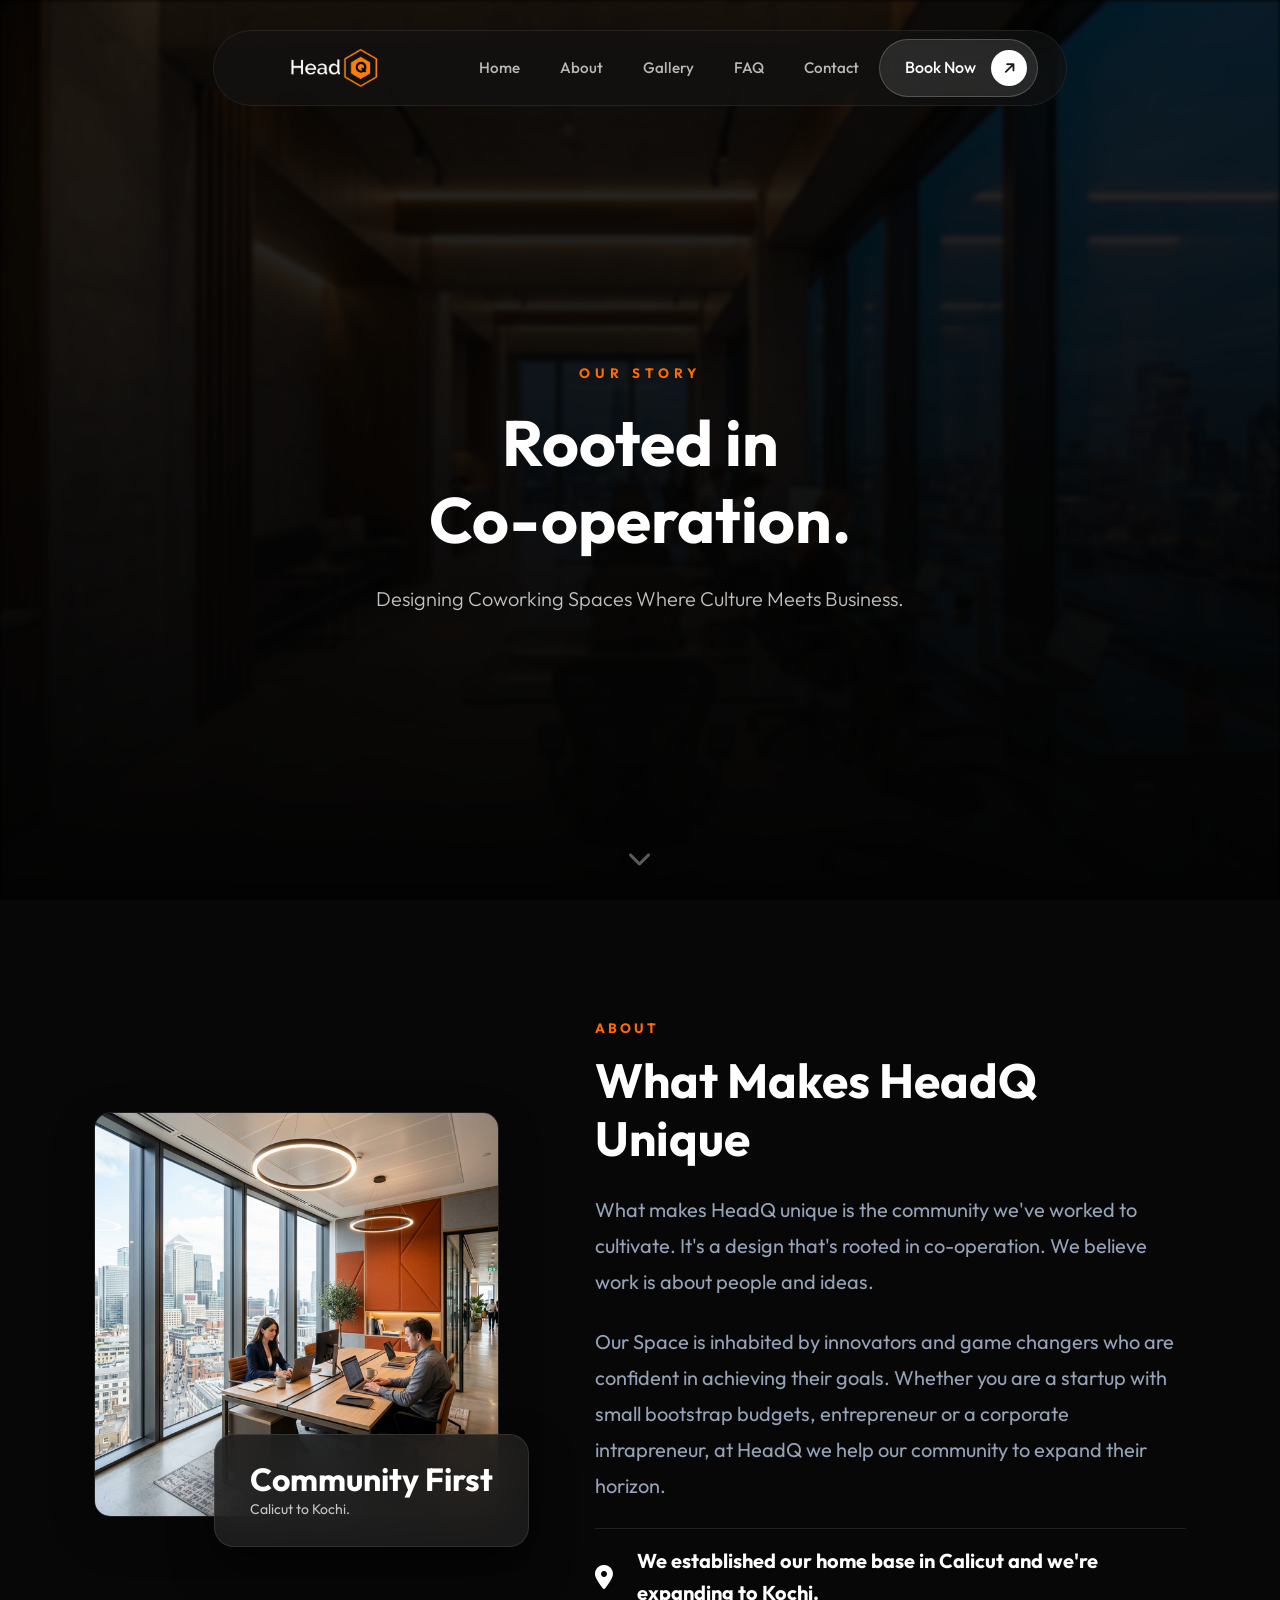
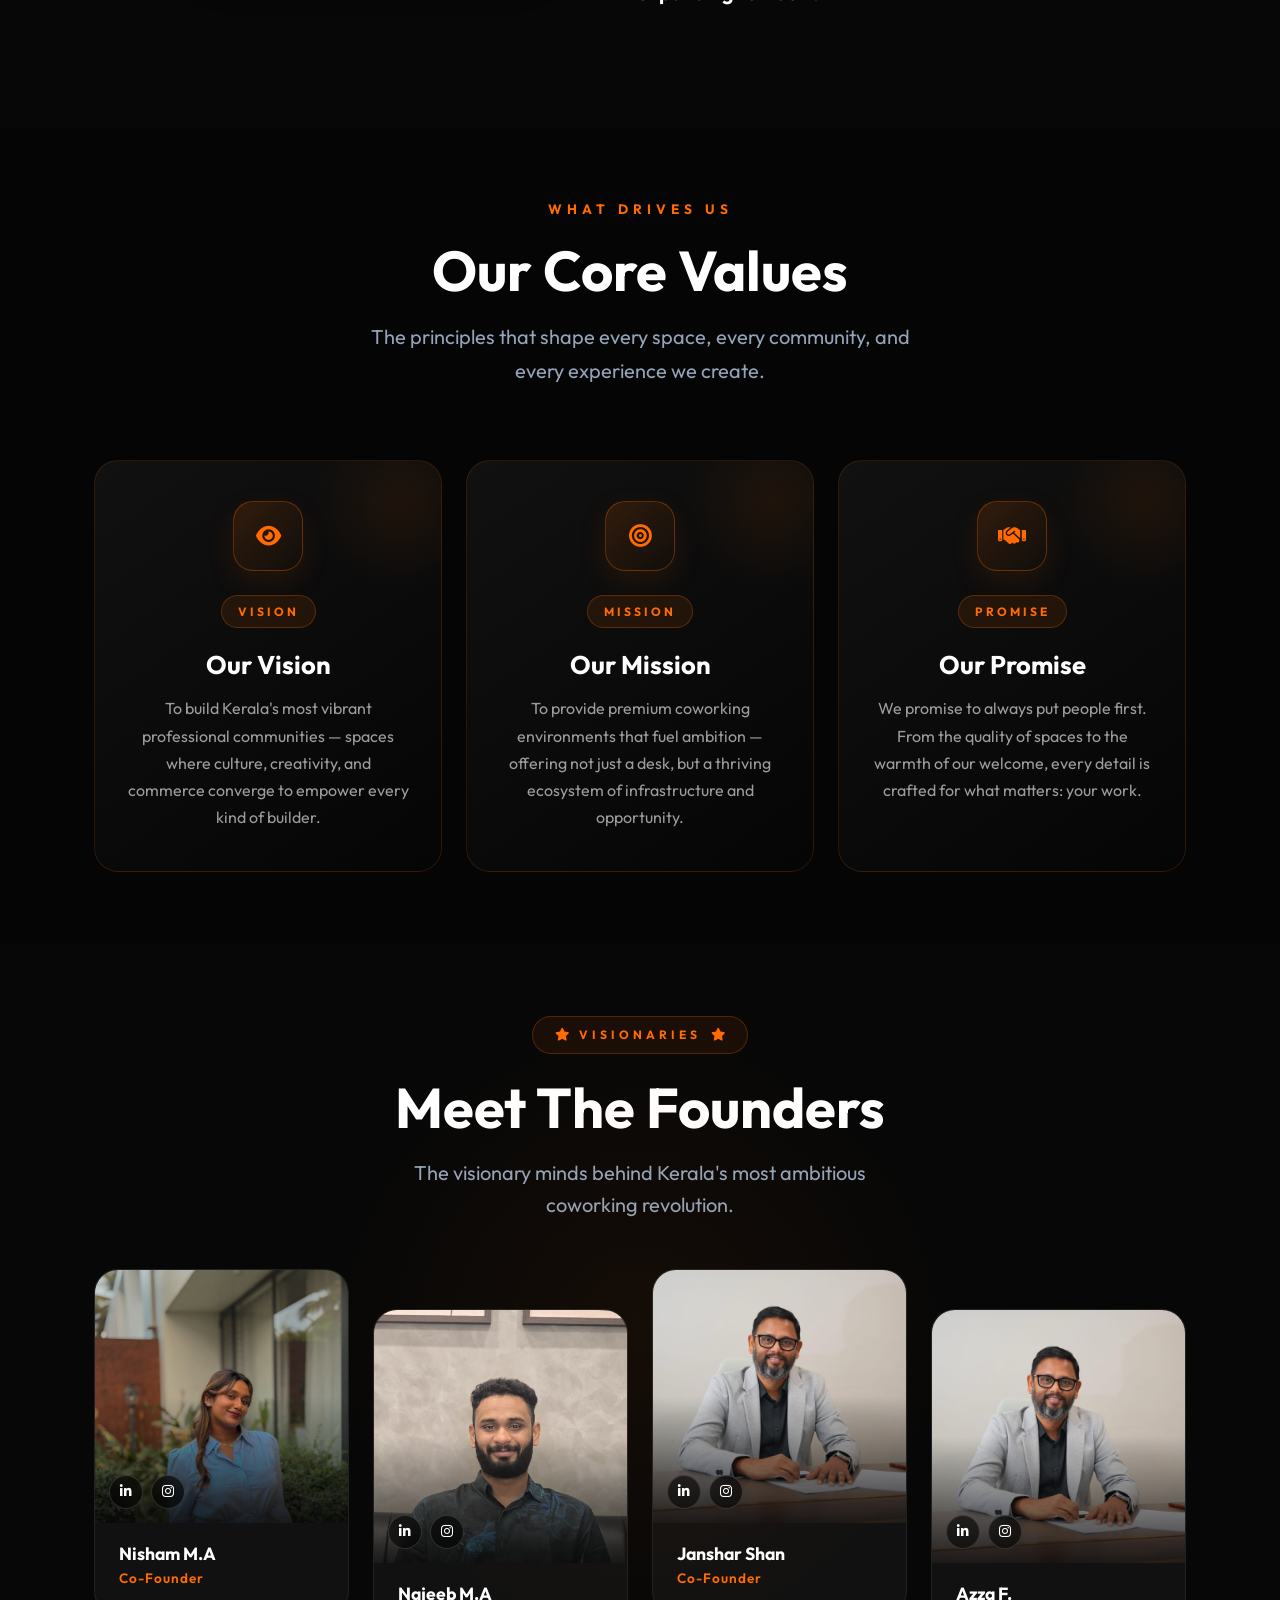
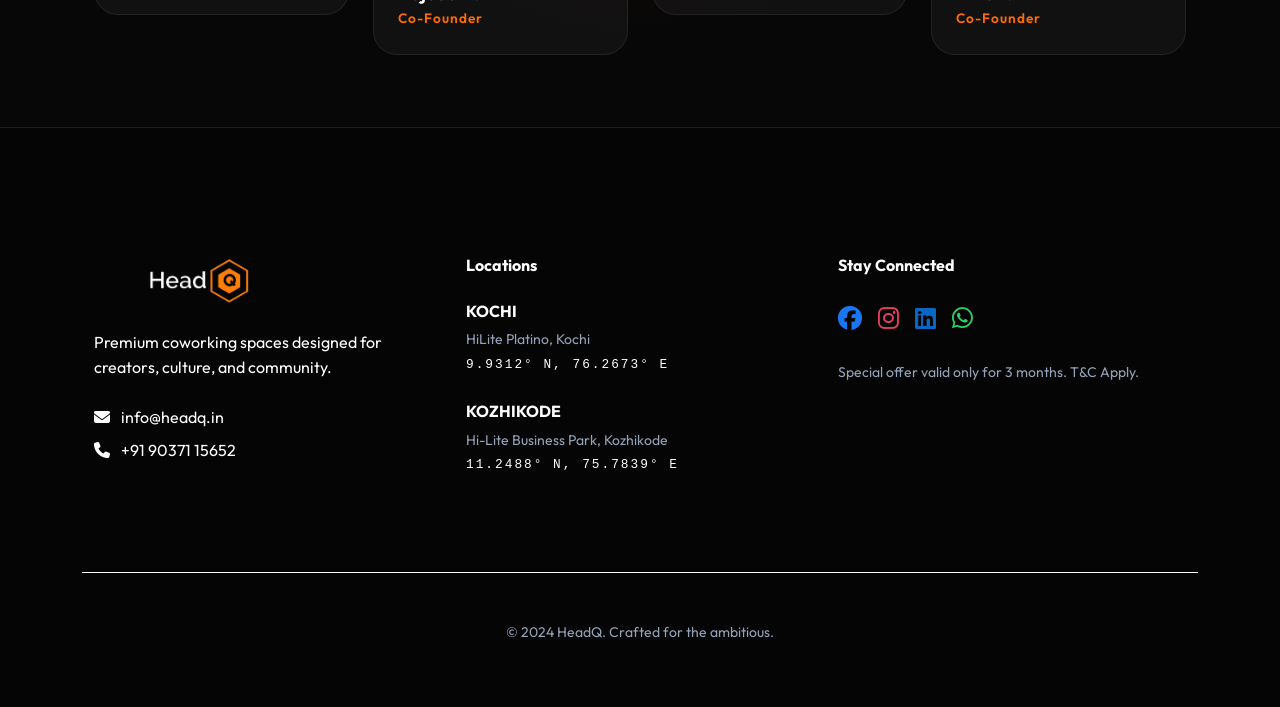
==== about.html @ 3442e568 "update website" ====
<!DOCTYPE html>
<html lang="en">

<head>
    <meta charset="UTF-8">
    <meta name="viewport" content="width=device-width, initial-scale=1.0">
    <title>HeadQ | About</title>
    <!-- Favicon -->
    <link rel="icon" type="image/x-icon" href="assets/favicon/favicon.ico">
    <link rel="icon" type="image/png" sizes="32x32" href="assets/favicon/favicon-32x32.png">
    <link rel="icon" type="image/png" sizes="16x16" href="assets/favicon/favicon-16x16.png">
    <link rel="apple-touch-icon" href="assets/favicon/apple-touch-icon.png">
    <link rel="manifest" href="assets/favicon/site.webmanifest">
    <!-- Bootstrap 5 CSS -->
    <link href="https://cdn.jsdelivr.net/npm/bootstrap@5.3.0/dist/css/bootstrap.min.css" rel="stylesheet">
    <!-- Google Fonts: Outfit -->
    <link rel="preconnect" href="https://fonts.googleapis.com">
    <link rel="preconnect" href="https://fonts.gstatic.com" crossorigin>
    <link href="https://fonts.googleapis.com/css2?family=Outfit:wght@300;400;500;700;800&display=swap" rel="stylesheet">
    <!-- Font Awesome -->
    <link rel="stylesheet" href="https://cdnjs.cloudflare.com/ajax/libs/font-awesome/6.4.0/css/all.min.css">
    <!-- Custom CSS -->
    <link rel="stylesheet" href="landing.css">
</head>

<body>

    <!-- Floating Pill Navigation -->
    <div class="nav-wrapper">
        <nav class="navbar navbar-expand-lg" id="mainNav">
            <div class="container-fluid px-2">
                <a class="navbar-brand me-4 ms-2" href="landing.html">
                    <img src="assets/logo/logo.png" alt="HeadQ" style="height: 44px; width: auto; object-fit: contain;">
                </a>
                <button class="navbar-toggler" type="button" data-bs-toggle="collapse" data-bs-target="#navbarNav"
                    style="border:none; box-shadow:none;">
                    <i class="fas fa-bars text-white fs-4"></i>
                </button>
                <div class="collapse navbar-collapse" id="navbarNav">
                    <ul class="navbar-nav me-auto align-items-center">
                        <li class="nav-item"><a class="nav-link" href="index.html">Home</a></li>
                        <li class="nav-item"><a class="nav-link" href="about.html">About</a></li>
                        <li class="nav-item"><a class="nav-link" href="gallery.html">Gallery</a></li>
                        <li class="nav-item"><a class="nav-link" href="index.html#faq">FAQ</a></li>
                        <li class="nav-item"><a class="nav-link" href="contact.html">Contact</a></li>
                    </ul>
                    <div class="ms-auto d-flex align-items-center">
                        <a href="contact.html" class="btn-capsule me-2">
                            Book Now
                            <div class="btn-icon"><i class="fas fa-arrow-up"></i></div>
                        </a>
                    </div>
                </div>
            </div>
        </nav>
    </div>

    <!-- About Hero Section -->
    <section class="about-hero-section">
        <div class="about-hero-bg"></div>
        <div class="container position-relative z-3">
            <div class="row min-vh-100 align-items-center">
                <div class="col-lg-8 mx-auto text-center mt-5 pt-5">
                    <h5 class="section-tag mb-4" style="letter-spacing: 5px;">OUR STORY</h5>
                    <h1 class="display-3 fw-bold text-white mb-4">Rooted in <br><span
                            class="text-orange">Co-operation.</span></h1>
                    <p class="lead text-white opacity-75 mx-auto" style="max-width: 600px;">
                        Designing Coworking Spaces Where Culture Meets Business.
                    </p>
                </div>
            </div>
        </div>
        <div class="scroll-indicator">
            <i class="fas fa-chevron-down text-white fs-4 opacity-50"></i>
        </div>
    </section>

    <!-- The HeadQ Identity text -->
    <section class="story-section py-5 my-5" id="about">
        <div class="container py-4">
            <div class="row align-items-center">
                <div class="col-lg-5 pe-lg-5 mb-5 mb-lg-0">
                    <div class="position-relative">
                        <img src="assets/office.png" alt="HeadQ Community" class="img-fluid rounded-4 shadow-lg"
                            style="border: 1px solid rgba(255,255,255,0.1);">
                        <div class="story-glass-card">
                            <h2 class="fw-bold mb-0 text-white">Community First</h2>
                            <p class="text-white opacity-75 mb-0 small">Calicut to Kochi.</p>
                        </div>
                    </div>
                </div>
                <div class="col-lg-7 ps-lg-5">
                    <h5 class="section-tag mb-3">ABOUT</h5>
                    <h2 class="mb-4 text-white fw-bold display-5">What Makes <span class="text-orange">HeadQ</span>
                        Unique</h2>
                    <p class="text-muted fs-5 mb-4" style="line-height: 1.8;">
                        What makes HeadQ unique is the community we've worked to cultivate. It's a design that's rooted
                        in co-operation. We believe work is about people and ideas.
                    </p>
                    <p class="text-muted fs-5 mb-4" style="line-height: 1.8;">
                        Our Space is inhabited by innovators and game changers who are confident in achieving their
                        goals. Whether you are a startup with small bootstrap budgets, entrepreneur or a corporate
                        intrapreneur, at HeadQ we help our community to expand their horizon.
                    </p>
                    <div class="d-flex align-items-center mt-4 pt-3 border-top border-white border-opacity-10">
                        <div class="d-flex gap-3 text-orange fs-4 me-4">
                            <i class="fas fa-map-marker-alt"></i>
                        </div>
                        <p class="text-white fw-bold mb-0 fs-5">We established our home base in Calicut and we're
                            expanding to Kochi.</p>
                    </div>
                </div>
            </div>
        </div>
    </section>

    <!-- Our Core Values Section -->
    <section class="py-5" style="background: #050505; overflow: hidden;">
        <div class="container py-4">
            <div class="text-center mb-4 pb-2">
                <h5 class="section-tag" style="letter-spacing: 5px;">WHAT DRIVES US</h5>
                <h2 class="display-4 fw-bold text-white mt-2">Our <span class="text-orange">Core Values</span></h2>
                <p class="text-muted fs-5 mx-auto mt-3" style="max-width: 580px; line-height: 1.7;">The principles that
                    shape every space, every community, and every experience we create.</p>
            </div>

            <div class="row g-4 mt-2">
                <!-- Vision -->
                <div class="col-lg-4">
                    <div style="background: linear-gradient(145deg, #111 0%, #050505 100%); border: 1px solid rgba(255,107,0,0.15); border-radius: 24px; padding: 40px 32px; height: 100%; position: relative; overflow: hidden; transition: all 0.4s ease;"
                        class="value-card-hover text-center">
                        <div
                            style="position: absolute; top: -50px; right: -50px; width: 180px; height: 180px; background: radial-gradient(circle, rgba(255,107,0,0.08) 0%, transparent 70%); border-radius: 50%;">
                        </div>
                        <div
                            style="width: 70px; height: 70px; margin: 0 auto 24px auto; background: linear-gradient(135deg, rgba(255,107,0,0.15), rgba(255,107,0,0.02)); border: 1px solid rgba(255,107,0,0.3); border-radius: 20px; display: flex; align-items: center; justify-content: center; box-shadow: 0 10px 30px rgba(255,107,0,0.1);">
                            <i class="fas fa-eye" style="color: var(--primary-orange); font-size: 1.4rem;"></i>
                        </div>
                        <div
                            style="display: inline-block; background: rgba(255,107,0,0.1); border: 1px solid rgba(255,107,0,0.25); border-radius: 50px; padding: 6px 16px; font-size: 0.75rem; letter-spacing: 3px; color: var(--primary-orange); font-weight: 700; margin-bottom: 20px;">
                            VISION</div>
                        <h3
                            style="color: #fff; font-size: 1.6rem; font-weight: 700; margin-bottom: 14px; line-height: 1.3;">
                            Our Vision</h3>
                        <p style="color: rgba(255,255,255,0.6); line-height: 1.7; font-size: 1rem; margin: 0;">To
                            build
                            Kerala's most vibrant professional communities — spaces where culture, creativity, and
                            commerce converge to empower every kind of builder.</p>
                    </div>
                </div>

                <!-- Mission -->
                <div class="col-lg-4">
                    <div style="background: linear-gradient(145deg, #111 0%, #050505 100%); border: 1px solid rgba(255,107,0,0.15); border-radius: 24px; padding: 40px 32px; height: 100%; position: relative; overflow: hidden; transition: all 0.4s ease;"
                        class="value-card-hover text-center">
                        <div
                            style="position: absolute; top: -50px; right: -50px; width: 180px; height: 180px; background: radial-gradient(circle, rgba(255,107,0,0.08) 0%, transparent 70%); border-radius: 50%;">
                        </div>
                        <div
                            style="width: 70px; height: 70px; margin: 0 auto 24px auto; background: linear-gradient(135deg, rgba(255,107,0,0.15), rgba(255,107,0,0.02)); border: 1px solid rgba(255,107,0,0.3); border-radius: 20px; display: flex; align-items: center; justify-content: center; box-shadow: 0 10px 30px rgba(255,107,0,0.1);">
                            <i class="fas fa-bullseye" style="color: var(--primary-orange); font-size: 1.4rem;"></i>
                        </div>
                        <div
                            style="display: inline-block; background: rgba(255,107,0,0.1); border: 1px solid rgba(255,107,0,0.25); border-radius: 50px; padding: 6px 16px; font-size: 0.75rem; letter-spacing: 3px; color: var(--primary-orange); font-weight: 700; margin-bottom: 20px;">
                            MISSION</div>
                        <h3
                            style="color: #fff; font-size: 1.6rem; font-weight: 700; margin-bottom: 14px; line-height: 1.3;">
                            Our Mission</h3>
                        <p style="color: rgba(255,255,255,0.6); line-height: 1.7; font-size: 1rem; margin: 0;">To
                            provide premium coworking environments that fuel ambition — offering not just a desk, but a
                            thriving ecosystem of infrastructure and opportunity.</p>
                    </div>
                </div>

                <!-- Promise -->
                <div class="col-lg-4">
                    <div style="background: linear-gradient(145deg, #111 0%, #050505 100%); border: 1px solid rgba(255,107,0,0.15); border-radius: 24px; padding: 40px 32px; height: 100%; position: relative; overflow: hidden; transition: all 0.4s ease;"
                        class="value-card-hover text-center">
                        <div
                            style="position: absolute; top: -50px; right: -50px; width: 180px; height: 180px; background: radial-gradient(circle, rgba(255,107,0,0.08) 0%, transparent 70%); border-radius: 50%;">
                        </div>
                        <div
                            style="width: 70px; height: 70px; margin: 0 auto 24px auto; background: linear-gradient(135deg, rgba(255,107,0,0.15), rgba(255,107,0,0.02)); border: 1px solid rgba(255,107,0,0.3); border-radius: 20px; display: flex; align-items: center; justify-content: center; box-shadow: 0 10px 30px rgba(255,107,0,0.1);">
                            <i class="fas fa-handshake" style="color: var(--primary-orange); font-size: 1.4rem;"></i>
                        </div>
                        <div
                            style="display: inline-block; background: rgba(255,107,0,0.1); border: 1px solid rgba(255,107,0,0.25); border-radius: 50px; padding: 6px 16px; font-size: 0.75rem; letter-spacing: 3px; color: var(--primary-orange); font-weight: 700; margin-bottom: 20px;">
                            PROMISE</div>
                        <h3
                            style="color: #fff; font-size: 1.6rem; font-weight: 700; margin-bottom: 14px; line-height: 1.3;">
                            Our Promise</h3>
                        <p style="color: rgba(255,255,255,0.6); line-height: 1.7; font-size: 1rem; margin: 0;">We
                            promise to always put people first. From the quality of spaces to the warmth of our
                            welcome, every detail is crafted for what matters: your work.</p>
                    </div>
                </div>
            </div>
        </div>
    </section>

    <style>
        .value-card-hover:hover {
            transform: translateY(-8px);
            box-shadow: 0 30px 70px rgba(0, 0, 0, 0.5);
        }
    </style>

    <!-- Co-Founders Section -->
    <section class="py-5" style="background: #070707; position: relative; overflow: hidden;">
        <!-- Background decoration -->
        <div
            style="position: absolute; top: 50%; left: 50%; transform: translate(-50%,-50%); width: 700px; height: 700px; background: radial-gradient(circle, rgba(255,107,0,0.06) 0%, transparent 65%); border-radius: 50%; pointer-events: none;">
        </div>

        <div class="container py-4">
            <div class="text-center mb-4 pb-2">
                <div
                    style="display: inline-flex; align-items: center; gap: 10px; background: rgba(255,107,0,0.08); border: 1px solid rgba(255,107,0,0.25); border-radius: 50px; padding: 8px 22px; margin-bottom: 20px;">
                    <i class="fas fa-star" style="color: var(--primary-orange); font-size: 0.8rem;"></i>
                    <span
                        style="color: var(--primary-orange); font-size: 0.75rem; letter-spacing: 4px; font-weight: 700;">VISIONARIES</span>
                    <i class="fas fa-star" style="color: var(--primary-orange); font-size: 0.8rem;"></i>
                </div>
                <h2 class="display-4 fw-bold text-white mb-0">Meet The <span class="text-orange">Founders</span></h2>
                <p class="text-muted fs-5 mx-auto mt-3" style="max-width: 520px;">The visionary minds behind Kerala's
                    most ambitious coworking revolution.</p>
            </div>

            <div class="row g-4 justify-content-center">
                <!-- Nisham M.A -->
                <div class="col-lg-3 col-md-6">
                    <div style="background: #111; border: 1px solid rgba(255,255,255,0.07); border-radius: 24px; overflow: hidden; transition: transform 0.35s, box-shadow 0.35s;"
                        class="founder-hover-card">
                        <div style="position: relative; aspect-ratio: 1; overflow: hidden;">
                            <img src="assets/founders/w.jpeg" alt="Nisham M.A"
                                style="width: 100%; height: 100%; object-fit: cover; object-position: center top; display: block; filter: none;">
                            <div
                                style="position: absolute; inset: 0; background: linear-gradient(to top, rgba(7,7,7,0.85) 0%, transparent 50%); pointer-events: none;">
                            </div>
                            <div
                                style="position: absolute; bottom: 14px; left: 14px; display: flex; gap: 8px; z-index: 2;">
                                <a href="https://www.linkedin.com/in/headq-coworking-space-824828200" target="_blank"
                                    style="width: 34px; height: 34px; background: rgba(0,0,0,0.6); backdrop-filter: blur(8px); border: 1px solid rgba(255,255,255,0.15); border-radius: 50%; display: flex; align-items: center; justify-content: center; color: #fff; font-size: 0.85rem; text-decoration: none; transition: background 0.2s;">
                                    <i class="fab fa-linkedin-in"></i>
                                </a>
                                <a href="https://www.instagram.com/headq_coworking" target="_blank"
                                    style="width: 34px; height: 34px; background: rgba(0,0,0,0.6); backdrop-filter: blur(8px); border: 1px solid rgba(255,255,255,0.15); border-radius: 50%; display: flex; align-items: center; justify-content: center; color: #fff; font-size: 0.85rem; text-decoration: none; transition: background 0.2s;">
                                    <i class="fab fa-instagram"></i>
                                </a>
                            </div>
                        </div>
                        <div style="padding: 20px 24px 24px;">
                            <h4 style="color: #fff; font-weight: 700; margin-bottom: 4px; font-size: 1.1rem;">Nisham M.A
                            </h4>
                            <p
                                style="color: var(--primary-orange); font-weight: 600; margin: 0; font-size: 0.85rem; letter-spacing: 1px;">
                                Co-Founder</p>
                        </div>
                    </div>
                </div>

                <!-- Najeeb M.A -->
                <div class="col-lg-3 col-md-6">
                    <div style="background: #111; border: 1px solid rgba(255,255,255,0.07); border-radius: 24px; overflow: hidden; transition: transform 0.35s, box-shadow 0.35s; margin-top: 40px;"
                        class="founder-hover-card">
                        <div style="position: relative; aspect-ratio: 1; overflow: hidden;">
                            <img src="assets/founders/w2.jpeg" alt="Najeeb M.A"
                                style="width: 100%; height: 100%; object-fit: cover; object-position: center top; display: block; filter: none;">
                            <div
                                style="position: absolute; inset: 0; background: linear-gradient(to top, rgba(7,7,7,0.85) 0%, transparent 50%); pointer-events: none;">
                            </div>
                            <div
                                style="position: absolute; bottom: 14px; left: 14px; display: flex; gap: 8px; z-index: 2;">
                                <a href="https://www.linkedin.com/in/headq-coworking-space-824828200" target="_blank"
                                    style="width: 34px; height: 34px; background: rgba(0,0,0,0.6); backdrop-filter: blur(8px); border: 1px solid rgba(255,255,255,0.15); border-radius: 50%; display: flex; align-items: center; justify-content: center; color: #fff; font-size: 0.85rem; text-decoration: none;">
                                    <i class="fab fa-linkedin-in"></i>
                                </a>
                                <a href="https://www.instagram.com/headq_coworking" target="_blank"
                                    style="width: 34px; height: 34px; background: rgba(0,0,0,0.6); backdrop-filter: blur(8px); border: 1px solid rgba(255,255,255,0.15); border-radius: 50%; display: flex; align-items: center; justify-content: center; color: #fff; font-size: 0.85rem; text-decoration: none;">
                                    <i class="fab fa-instagram"></i>
                                </a>
                            </div>
                        </div>
                        <div style="padding: 20px 24px 24px;">
                            <h4 style="color: #fff; font-weight: 700; margin-bottom: 4px; font-size: 1.1rem;">Najeeb M.A
                            </h4>
                            <p
                                style="color: var(--primary-orange); font-weight: 600; margin: 0; font-size: 0.85rem; letter-spacing: 1px;">
                                Co-Founder</p>
                        </div>
                    </div>
                </div>

                <!-- Janshar Shan -->
                <div class="col-lg-3 col-md-6">
                    <div style="background: #111; border: 1px solid rgba(255,255,255,0.07); border-radius: 24px; overflow: hidden; transition: transform 0.35s, box-shadow 0.35s;"
                        class="founder-hover-card">
                        <div style="position: relative; aspect-ratio: 1; overflow: hidden;">
                            <img src="assets/founders/web.jpeg" alt="Janshar Shan"
                                style="width: 100%; height: 100%; object-fit: cover; object-position: center top; display: block; filter: none;">
                            <div
                                style="position: absolute; inset: 0; background: linear-gradient(to top, rgba(7,7,7,0.85) 0%, transparent 50%); pointer-events: none;">
                            </div>
                            <div
                                style="position: absolute; bottom: 14px; left: 14px; display: flex; gap: 8px; z-index: 2;">
                                <a href="https://www.linkedin.com/in/headq-coworking-space-824828200" target="_blank"
                                    style="width: 34px; height: 34px; background: rgba(0,0,0,0.6); backdrop-filter: blur(8px); border: 1px solid rgba(255,255,255,0.15); border-radius: 50%; display: flex; align-items: center; justify-content: center; color: #fff; font-size: 0.85rem; text-decoration: none;">
                                    <i class="fab fa-linkedin-in"></i>
                                </a>
                                <a href="https://www.instagram.com/headq_coworking" target="_blank"
                                    style="width: 34px; height: 34px; background: rgba(0,0,0,0.6); backdrop-filter: blur(8px); border: 1px solid rgba(255,255,255,0.15); border-radius: 50%; display: flex; align-items: center; justify-content: center; color: #fff; font-size: 0.85rem; text-decoration: none;">
                                    <i class="fab fa-instagram"></i>
                                </a>
                            </div>
                        </div>
                        <div style="padding: 20px 24px 24px;">
                            <h4 style="color: #fff; font-weight: 700; margin-bottom: 4px; font-size: 1.1rem;">Janshar
                                Shan</h4>
                            <p
                                style="color: var(--primary-orange); font-weight: 600; margin: 0; font-size: 0.85rem; letter-spacing: 1px;">
                                Co-Founder</p>
                        </div>
                    </div>
                </div>

                <!-- Azza F. -->
                <div class="col-lg-3 col-md-6">
                    <div style="background: #111; border: 1px solid rgba(255,255,255,0.07); border-radius: 24px; overflow: hidden; transition: transform 0.35s, box-shadow 0.35s; margin-top: 40px;"
                        class="founder-hover-card">
                        <div style="position: relative; aspect-ratio: 1; overflow: hidden;">
                            <img src="assets/founders/web2q.jpeg" alt="Azza F."
                                style="width: 100%; height: 100%; object-fit: cover; object-position: center top; display: block; filter: none;">
                            <div
                                style="position: absolute; inset: 0; background: linear-gradient(to top, rgba(7,7,7,0.85) 0%, transparent 50%); pointer-events: none;">
                            </div>
                            <div
                                style="position: absolute; bottom: 14px; left: 14px; display: flex; gap: 8px; z-index: 2;">
                                <a href="https://www.linkedin.com/in/headq-coworking-space-824828200" target="_blank"
                                    style="width: 34px; height: 34px; background: rgba(0,0,0,0.6); backdrop-filter: blur(8px); border: 1px solid rgba(255,255,255,0.15); border-radius: 50%; display: flex; align-items: center; justify-content: center; color: #fff; font-size: 0.85rem; text-decoration: none;">
                                    <i class="fab fa-linkedin-in"></i>
                                </a>
                                <a href="https://www.instagram.com/headq_coworking" target="_blank"
                                    style="width: 34px; height: 34px; background: rgba(0,0,0,0.6); backdrop-filter: blur(8px); border: 1px solid rgba(255,255,255,0.15); border-radius: 50%; display: flex; align-items: center; justify-content: center; color: #fff; font-size: 0.85rem; text-decoration: none;">
                                    <i class="fab fa-instagram"></i>
                                </a>
                            </div>
                        </div>
                        <div style="padding: 20px 24px 24px;">
                            <h4 style="color: #fff; font-weight: 700; margin-bottom: 4px; font-size: 1.1rem;">Azza F.
                            </h4>
                            <p
                                style="color: var(--primary-orange); font-weight: 600; margin: 0; font-size: 0.85rem; letter-spacing: 1px;">
                                Co-Founder</p>
                        </div>
                    </div>
                </div>
            </div>
        </div>

        <style>
            .founder-hover-card:hover {
                transform: translateY(-10px);
                box-shadow: 0 30px 70px rgba(0, 0, 0, 0.6), 0 0 0 1px rgba(255, 107, 0, 0.2);
            }
        </style>
    </section>

    <!-- Footer -->
    <footer class="footer border-top border-white border-opacity-10">
        <div class="container">
            <div class="row">
                <div class="col-lg-4 mb-5">
                    <img src="assets/logo/logo.png" alt="HeadQ" style="height: 50px; width: auto; object-fit: contain;">
                    <p class="mt-4 pe-lg-5 text-white">Premium coworking spaces designed for creators, culture, and
                        community.</p>
                    <div class="mt-4">
                        <p class="text-white mb-2"><i class="fas fa-envelope text-orange me-2"></i> info@headq.in</p>
                        <p class="text-white mb-2"><i class="fas fa-phone text-orange me-2"></i> +91 90371 15652</p>
                    </div>
                </div>
                <div class="col-lg-4 mb-5">
                    <h6 class="text-white mb-4 fw-bold">Locations</h6>
                    <div class="mb-4">
                        <p class="mb-1 fw-bold text-white">KOCHI</p>
                        <p class="small text-muted mb-1">HiLite Platino, Kochi</p>
                        <p class="small location-coords">9.9312° N, 76.2673° E</p>
                    </div>
                    <div>
                        <p class="mb-1 fw-bold text-white">KOZHIKODE</p>
                        <p class="small text-muted mb-1">Hi-Lite Business Park, Kozhikode</p>
                        <p class="small location-coords">11.2488° N, 75.7839° E</p>
                    </div>
                </div>
                <div class="col-lg-4">
                    <h6 class="text-white mb-4 fw-bold">Stay Connected</h6>
                    <div class="d-flex gap-3 mb-4">
                        <a href="https://www.facebook.com/share/1GK1qBV1BL/" target="_blank" class="fs-4"><i
                                class="fab fa-facebook"></i></a>
                        <a href="https://www.instagram.com/headq_coworking?igsh=MWE2cmFmbzh3OWcyag==" target="_blank"
                            class="fs-4"><i class="fab fa-instagram"></i></a>
                        <a href="https://www.linkedin.com/in/headq-coworking-space-824828200?utm_source=share_via&utm_content=profile&utm_medium=member_android"
                            target="_blank" class="fs-4"><i class="fab fa-linkedin"></i></a>
                        <a href="https://wa.me/919037115652?text=Hello%20I%20want%20more%20information" class="fs-4"
                            target="_blank">
                            <i class="fab fa-whatsapp"></i>
                        </a>
                    </div>
                    <p class="text-muted small">Special offer valid only for 3 months. T&amp;C Apply.</p>
                </div>
            </div>
            <div class="mt-5 pt-5 border-top border-white border-opacity-5 text-center text-muted small">
                &copy; 2024 HeadQ. Crafted for the ambitious.
            </div>
        </div>
    </footer>

    <script src="https://cdn.jsdelivr.net/npm/bootstrap@5.3.0/dist/js/bootstrap.bundle.min.js"></script>
    <script src="landing.js"></script>
</body>

</html>
---- landing.css ----
:root {
    --primary-orange: #FF6B00;
    --accent-red: #E11D48;
    --bg-dark: #070707;
    --bg-card: rgba(255, 255, 255, 0.03);
    --text-white: #FFFFFF;
    --text-muted: #94A3B8;
    --glass-bg: rgba(255, 255, 255, 0.05);
    --glass-border: rgba(255, 255, 255, 0.08);
    --premium-blur: blur(25px);
    --pill-radius: 100px;
}

* {
    margin: 0;
    padding: 0;
    box-sizing: border-box;
    cursor: default;
}

html,
body {
    font-family: 'Outfit', sans-serif;
    background-color: var(--bg-dark);
    color: var(--text-white);
    overflow-x: hidden;
    line-height: 1.6;
    width: 100%;
    margin: 0;
    padding: 0;
}

.row {
    margin-right: 0;
    margin-left: 0;
}

.text-muted {
    color: var(--text-muted) !important;
}

/* --- Floating Pill Navigation --- */
.nav-wrapper {
    position: fixed;
    top: 30px;
    left: 0;
    width: 100%;
    z-index: 9999;
}

#mainNav {
    background: rgba(20, 20, 20, 0.6);
    backdrop-filter: var(--premium-blur);
    -webkit-backdrop-filter: var(--premium-blur);
    border: 1px solid var(--glass-border);
    border-radius: var(--pill-radius);
    padding: 8px 12px;
    width: fit-content;
    margin: 0 auto;
    transition: all 0.4s cubic-bezier(0.16, 1, 0.3, 1);
}

#mainNav.scrolled {
    background: rgba(10, 10, 10, 0.9);
    padding: 6px 12px;
    transform: translateY(-5px) scale(0.98);
}

.nav-link {
    color: var(--text-white) !important;
    font-weight: 500;
    font-size: 0.95rem;
    padding: 10px 20px !important;
    opacity: 0.7;
}

.nav-link:hover {
    opacity: 1;
}

/* --- Hero: Full Cinematic Immersive --- */
.hero-wrapper {
    height: 100vh;
    width: 100%;
    display: flex;
    align-items: center;
    justify-content: center;
    text-align: center;
    position: relative;
    overflow: hidden;
    background-color: var(--bg-dark);
    color: white;
}

/* Hero Slider Backgrounds */
.hero-slider-bg {
    position: absolute;
    top: 0;
    left: 0;
    width: 100%;
    height: 100%;
    background-size: cover;
    background-position: top center;
    opacity: 0;
    transition: opacity 1.5s ease-in-out;
    z-index: 1;
}

.hero-slider-bg.active {
    opacity: 1;
}

.hero-slider-bg.slide-1 {
    background-image: linear-gradient(rgba(0, 0, 0, 0.45), rgba(0, 0, 0, 0.75)), url('assets/x1.png');
}

.hero-slider-bg.slide-2 {
    background-image: linear-gradient(rgba(0, 0, 0, 0.45), rgba(0, 0, 0, 0.75)), url('assets/x2.png');
}

/* Hero Slider Dots */
.hero-slider-dots {
    display: flex;
    gap: 12px;
    z-index: 10;
}

.hero-dot {
    width: 12px;
    height: 12px;
    border-radius: 50%;
    background: rgba(255, 255, 255, 0.3);
    cursor: pointer;
    transition: all 0.3s ease;
}

.hero-dot:hover {
    background: rgba(255, 255, 255, 0.8);
}

.hero-dot.active {
    background: var(--primary-orange);
    transform: scale(1.3);
}

.hero-content-inner {
    max-width: 1100px;
    z-index: 10;
    padding: 0 20px;
}

.hero-title {
    font-size: clamp(3rem, 10vw, 7rem) !important;
    font-weight: 800;
    line-height: 0.95 !important;
    letter-spacing: -4px !important;
    margin-bottom: 30px !important;
    text-transform: capitalize;
}

.hero-title span.text-orange {
    background: linear-gradient(135deg, #FF6B00 0%, #FFB800 100%);
    -webkit-background-clip: text;
    background-clip: text;
    -webkit-text-fill-color: transparent;
    display: inline !important;
}

.hero-subtitle {
    font-size: 1.35rem !important;
    color: rgba(255, 255, 255, 1) !important;
    margin-bottom: 50px !important;
    line-height: 1.5 !important;
    max-width: 700px !important;
    margin-left: auto;
    margin-right: auto;
    font-weight: 700;
    letter-spacing: 0.2px;
}

/* --- About Image Composition --- */
.about-image-composition {
    position: relative;
    width: 100%;
    height: 600px;
    border-radius: 40px;
    z-index: 1;
}

.about-img-main {
    position: absolute;
    top: 0;
    left: 0;
    width: 75%;
    height: 80%;
    object-fit: cover;
    border-radius: 30px;
    z-index: 2;
    box-shadow: 0 20px 40px rgba(0, 0, 0, 0.4);
    border: 1px solid var(--glass-border);
}

.about-img-secondary {
    position: absolute;
    bottom: 5%;
    right: 0;
    width: 55%;
    height: 60%;
    object-fit: cover;
    border-radius: 30px;
    z-index: 3;
    box-shadow: -10px 20px 40px rgba(0, 0, 0, 0.5);
    border: 5px solid #0a0a0a;
    transition: transform 0.4s ease;
}

.about-image-composition:hover .about-img-secondary {
    transform: translateY(-10px) scale(1.02);
}

.about-shape-bg {
    position: absolute;
    top: 10%;
    right: 5%;
    width: 60%;
    height: 80%;
    background: radial-gradient(circle at top right, rgba(255, 107, 0, 0.15), transparent);
    border-radius: 40px;
    z-index: 1;
    transform: rotate(10deg);
}

.about-floating-card {
    position: absolute;
    top: 15%;
    right: -5%;
    background: rgba(10, 10, 10, 0.85);
    backdrop-filter: blur(20px);
    -webkit-backdrop-filter: blur(20px);
    border: 1px solid var(--glass-border);
    padding: 20px 30px;
    border-radius: 20px;
    display: flex;
    align-items: center;
    gap: 15px;
    z-index: 4;
    box-shadow: 0 15px 35px rgba(0, 0, 0, 0.3);
    animation: float 4s ease-in-out infinite;
}

.about-floating-card .icon {
    width: 50px;
    height: 50px;
    background: var(--primary-orange);
    border-radius: 50%;
    display: flex;
    align-items: center;
    justify-content: center;
    font-size: 1.2rem;
}

.hero-floating-card {
    position: absolute;
    bottom: 45px;
    left: 50%;
    transform: translateX(-50%);
    background: rgba(255, 255, 255, 0.08);
    backdrop-filter: blur(20px);
    -webkit-backdrop-filter: blur(20px);
    border: 1px solid rgba(255, 255, 255, 0.15);
    padding: 16px 30px;
    border-radius: 100px;
    display: flex;
    align-items: center;
    gap: 15px;
    z-index: 20;
    box-shadow: 0 25px 50px rgba(0, 0, 0, 0.4);
}

.hero-floating-card .icon {
    width: 20px;
    height: 20px;
    background: var(--primary-orange);
    border-radius: 50%;
    display: flex;
    align-items: center;
    justify-content: center;
    font-size: 0.6rem;
    box-shadow: 0 0 15px var(--primary-orange);
}

.hero-location-pill {
    position: fixed;
    bottom: 40px;
    right: 40px;
    background: rgba(30, 30, 30, 0.85);
    /* More solid for visibility */
    backdrop-filter: blur(25px);
    -webkit-backdrop-filter: blur(25px);
    border: 1px solid rgba(255, 255, 255, 0.2);
    padding: 12px 28px;
    border-radius: 100px;
    display: flex;
    align-items: center;
    gap: 12px;
    z-index: 9998;
    /* Just below navbar */
    transition: all 0.4s cubic-bezier(0.16, 1, 0.3, 1);
    box-shadow: 0 15px 35px rgba(0, 0, 0, 0.5);
    pointer-events: auto;
}

.hero-location-pill:hover {
    background: var(--primary-orange);
    border-color: var(--primary-orange);
    transform: translateY(-3px) scale(1.02);
}

.hero-location-pill:hover i,
.hero-location-pill:hover span {
    color: white !important;
}

/* --- Offer Band --- */
.offer-band {
    background: linear-gradient(90deg, #FF6B00 0%, #E11D48 100%);
    color: white;
    padding: 15px 0;
    text-align: center;
    font-weight: 700;
    font-size: 1rem;
    letter-spacing: 1px;
    z-index: 1002;
    position: relative;
}

.offer-tag {
    background: rgba(255, 255, 255, 0.2);
    padding: 4px 12px;
    border-radius: 20px;
    margin-right: 15px;
    font-size: 0.8rem;
}

/* --- Coordinate Display --- */
.location-coords {
    font-family: 'Courier New', Courier, monospace;
    font-size: 0.85rem;
    color: var(--primary-orange);
    letter-spacing: 2px;
    display: block;
    margin-bottom: 10px;
}

.since-badge {
    display: inline-block;
    border: 1px solid var(--primary-orange);
    color: var(--primary-orange);
    padding: 5px 15px;
    border-radius: 100px;
    font-weight: 700;
    font-size: 0.8rem;
    margin-bottom: 20px;
}

/* --- Testimonial --- */
.testimonial-card {
    background: var(--bg-card);
    border: 1px solid var(--glass-border);
    padding: 50px;
    border-radius: 50px;
    backdrop-filter: var(--premium-blur);
    -webkit-backdrop-filter: var(--premium-blur);
    position: relative;
}

.testimonial-text {
    font-size: 1.4rem;
    line-height: 1.8;
    font-style: italic;
    color: var(--text-white);
    margin-bottom: 30px;
}

/* --- India Map Presence --- */
.map-container {
    position: relative;
    display: inline-block;
}

.map-img {
    width: 100%;
    height: auto;
    filter: drop-shadow(0 0 20px rgba(0, 0, 0, 0.5));
}

.map-marker {
    position: absolute;
    width: 15px;
    height: 15px;
    background-color: var(--primary-orange);
    border-radius: 50%;
    box-shadow: 0 0 15px 5px rgba(255, 107, 0, 0.4), 0 0 0 rgba(255, 107, 0, 0.2);
    animation: pulse-marker 2s infinite;
    cursor: pointer;
    z-index: 10;
}

.marker-label {
    position: absolute;
    left: 25px;
    top: -5px;
    color: white;
    font-size: 0.8rem;
    font-weight: bold;
    white-space: nowrap;
    opacity: 0;
    transform: translateX(-10px);
    transition: all 0.3s ease;
}

.map-marker:hover .marker-label {
    opacity: 1;
    transform: translateX(0);
}

.marker-kozhikode {
    top: 29%;
    left: 32%;
}

.marker-kochi {
    top: 55%;
    left: 50%;
}

/* Specific Positions for Markers (Adjusted) */
/* .marker-kochi {
    bottom: 12%;
    left: 45.4%;
}

.marker-kozhikode {
    bottom: 15.2%;
    left: 44.4%;
} */

/* --- District Labels --- */
/* Removed as labels are now built into the map graphic itself */

@keyframes pulse-marker {
    0% {
        box-shadow: 0 0 15px 5px rgba(255, 107, 0, 0.6), 0 0 0 0 rgba(255, 107, 0, 0.4);
    }

    70% {
        box-shadow: 0 0 15px 5px rgba(255, 107, 0, 0.2), 0 0 0 15px rgba(255, 107, 0, 0);
    }

    100% {
        box-shadow: 0 0 15px 5px rgba(255, 107, 0, 0.6), 0 0 0 0 rgba(255, 107, 0, 0);
    }
}

/* --- FAQ --- */
.faq-container {
    border: 1px solid var(--glass-border);
    border-radius: 25px;
    margin-bottom: 20px;
    overflow: hidden;
}

.faq-header {
    padding: 25px 35px;
    cursor: pointer;
    display: flex;
    justify-content: space-between;
    align-items: center;
    transition: background 0.3s;
}

.faq-header:hover {
    background: rgba(255, 255, 255, 0.05);
}

.faq-content {
    padding: 0 35px 30px;
    display: none;
    color: var(--text-muted);
}

/* --- Auto-Scrolling Client Logo Marquee (Green Theme) --- */
.client-marquee-section {
    padding: 30px 0;
    background: #050505;
    border-top: 1px solid rgba(37, 211, 102, 0.15);
    border-bottom: 1px solid rgba(37, 211, 102, 0.15);
    overflow: hidden;
    position: relative;
}

.client-marquee-section::before,
.client-marquee-section::after {
    content: '';
    position: absolute;
    top: 0;
    width: 150px;
    height: 100%;
    z-index: 2;
}

.client-marquee-section::before {
    left: 0;
    background: linear-gradient(to right, #050505 0%, transparent 100%);
}

.client-marquee-section::after {
    right: 0;
    background: linear-gradient(to left, #050505 0%, transparent 100%);
}

.marquee-wrapper {
    width: 100%;
    overflow: hidden;
}

.marquee-content {
    display: inline-flex;
    white-space: nowrap;
    animation: scrollMarquee 35s linear infinite;
    padding-left: 20px;
}

.marquee-content:hover {
    animation-play-state: paused;
}

.trust-badge {
    color: #25D366;
    opacity: 0.8;
    font-weight: 800;
    font-size: 0.8rem;
    letter-spacing: 2px;
}

.marquee-content .logo-text {
    color: white;
    font-weight: 800;
    font-size: 1.5rem;
    opacity: 0.4;
    transition: all 0.3s ease;
    cursor: pointer;
}

.marquee-content .logo-text:hover {
    opacity: 1;
    color: #25D366;
    text-shadow: 0 0 15px rgba(37, 211, 102, 0.4);
}

@keyframes scrollMarquee {
    0% {
        transform: translateX(0);
    }

    100% {
        transform: translateX(-33.33%);
    }
}

/* --- New Signature Experience (Circular Staggered) --- */
.feature-row {
    margin-bottom: 120px;
}

.feature-img-container {
    position: relative;
    width: 450px;
    height: 450px;
    margin: 0 auto;
    display: flex;
    justify-content: center;
    align-items: center;
}

.feature-img-wrap {
    position: relative;
    width: 400px;
    height: 400px;
    border-radius: 50%;
    overflow: hidden;
    z-index: 2;
    box-shadow: 0 30px 60px rgba(0, 0, 0, 0.4);
    border: 5px solid rgba(255, 255, 255, 0.05);
}

.feature-img-wrap img {
    width: 100%;
    height: 100%;
    object-fit: cover;
    transition: transform 1.2s cubic-bezier(0.16, 1, 0.3, 1);
}

.feature-row:hover .feature-img-wrap img {
    transform: scale(1.1);
}

.feature-ring {
    position: absolute;
    width: 440px;
    height: 440px;
    border-radius: 50%;
    border: 1px solid var(--glass-border);
    border-top: 2px solid var(--primary-orange);
    border-right: 2px solid var(--primary-orange);
    top: 50%;
    left: 50%;
    transform: translate(-50%, -50%) rotate(-45deg);
    z-index: 1;
    transition: transform 1.5s cubic-bezier(0.16, 1, 0.3, 1);
}

.feature-row:hover .feature-ring {
    transform: translate(-50%, -50%) rotate(135deg);
}

.feature-img-overlap {
    position: absolute;
    width: 200px;
    height: 200px;
    border-radius: 50%;
    overflow: hidden;
    z-index: 3;
    box-shadow: 0 25px 50px rgba(0, 0, 0, 0.5);
    border: 8px solid var(--bg-dark);
    transition: transform 0.6s cubic-bezier(0.16, 1, 0.3, 1);
}

.feature-img-overlap.overlap-right {
    bottom: -10px;
    right: -10px;
}

.feature-img-overlap.overlap-left {
    bottom: -10px;
    left: -10px;
}

.feature-img-overlap img {
    width: 100%;
    height: 100%;
    object-fit: cover;
    transition: transform 1.2s cubic-bezier(0.16, 1, 0.3, 1);
}

.feature-row:hover .feature-img-overlap {
    transform: translateY(-15px);
}

.feature-row:hover .feature-img-overlap img {
    transform: scale(1.1);
}

/* --- Classic Grid Signature Experience --- */
.sig-classic-section {
    position: relative;
    padding: 100px 0;
    background: radial-gradient(circle at 50% 100%, rgba(255, 107, 0, 0.05), #050505 60%);
    overflow: hidden;
}

.sig-classic-title-lg {
    font-size: clamp(3rem, 6vw, 4.5rem);
    font-weight: 800;
    line-height: 1.1;
    color: var(--text-white);
    letter-spacing: -2px;
}

.sig-classic-grid {
    display: grid;
    grid-template-columns: 1fr 1fr;
    grid-template-rows: repeat(2, minmax(200px, 280px));
    gap: 20px;
    position: relative;
}

.sig-classic-img-wrap {
    border-radius: 30px;
    overflow: hidden;
    position: relative;
    background: #111;
    box-shadow: 0 15px 35px rgba(0, 0, 0, 0.4);
    border: 1px solid rgba(255, 255, 255, 0.05);
}

.sig-classic-img {
    width: 100%;
    height: 100%;
    object-fit: cover;
    transition: transform 0.8s cubic-bezier(0.16, 1, 0.3, 1), filter 0.8s ease;
    filter: brightness(0.85);
}

.sig-classic-img-wrap:hover .sig-classic-img {
    transform: scale(1.08);
    filter: brightness(1);
}

.sig-classic-img-wrap:nth-child(1) {
    grid-column: 1 / 2;
    grid-row: 1 / 3;
}

.sig-classic-img-wrap:nth-child(2) {
    grid-column: 2 / 3;
    grid-row: 1 / 2;
}

.sig-classic-img-wrap:nth-child(3) {
    display: none;
    /* Hide 3rd image to keep a 2/1 layout + 1 stat box for a premium asymmetrical look, or make it span */
}

.sig-classic-grid.has-3-images .sig-classic-img-wrap:nth-child(3) {
    display: block;
    grid-column: 1 / 2;
    grid-row: 2 / 3;
}

/* Redefine grid for the 3 images + 1 box */
.sig-classic-grid {
    grid-template-columns: 1.2fr 0.8fr;
    grid-template-rows: 250px 250px;
}

.sig-classic-img-wrap:nth-child(1) {
    grid-column: 1 / 2;
    grid-row: 1 / 3;
}

.sig-classic-img-wrap:nth-child(2) {
    grid-column: 2 / 3;
    grid-row: 1 / 2;
}

.sig-classic-img-wrap:nth-child(3) {
    display: block;
    grid-column: 1 / 2;
    grid-row: 2 / 3;
    /* Wait, 1 is 1/3, so 1 spans both. Then 3 would overlap. Let's fix this */
}

/* Correct Asymmetrical Grid */
.sig-classic-grid {
    display: grid;
    grid-template-columns: 1fr 1fr;
    grid-template-rows: 220px 220px;
    gap: 20px;
}

.sig-classic-img-wrap:nth-child(1) {
    grid-column: 1 / 3;
    grid-row: 1 / 2;
}

.sig-classic-img-wrap:nth-child(2) {
    grid-column: 1 / 2;
    grid-row: 2 / 3;
}

.sig-classic-img-wrap:nth-child(3) {
    display: none;
}

/* Keeping just 2 images and a stat box looks cleaner */

/* Let's actually use all 3 images perfectly */
.sig-classic-grid {
    display: grid;
    grid-template-columns: 0.8fr 1.2fr;
    grid-template-rows: minmax(180px, 1fr) minmax(220px, 1fr);
    gap: 24px;
    height: 100%;
    min-height: 550px;
}

.sig-classic-img-wrap:nth-child(1) {
    grid-column: 1 / 2;
    grid-row: 1 / 3;
    border-radius: 40px;
}

.sig-classic-img-wrap:nth-child(2) {
    grid-column: 2 / 3;
    grid-row: 1 / 2;
    border-radius: 30px;
}

.sig-classic-img-wrap:nth-child(3) {
    display: none;
    /* User has 3 images + stat box. Let's do 2 columns, 2 rows */
}

/* Final Perfect 2x2 Grid */
.sig-classic-grid {
    display: grid;
    grid-template-columns: 1fr 1fr;
    grid-template-rows: 250px 250px;
    gap: 24px;
}

.sig-classic-img-wrap:nth-child(1) {
    grid-column: 1 / 2;
    grid-row: 1 / 2;
    border-radius: 30px 10px 10px 10px;
}

.sig-classic-img-wrap:nth-child(2) {
    grid-column: 2 / 3;
    grid-row: 1 / 3;
    border-radius: 10px 40px 10px 10px;
}

.sig-classic-img-wrap:nth-child(3) {
    display: block;
    grid-column: 1 / 2;
    grid-row: 2 / 3;
    border-radius: 10px 10px 10px 30px;
}

.sig-classic-stat-box {
    grid-column: 2 / 3;
    grid-row: 2 / 3;
    /* Overlaps with child 2 if not careful */
}

/* ACTUAL Final Perfect 2x2 Grid matching the 4 elements */
.sig-classic-grid {
    display: grid;
    grid-template-columns: 1fr 1fr;
    grid-template-rows: 250px 250px;
    gap: 20px;
    height: 100%;
}

.sig-classic-img-wrap:nth-child(1) {
    grid-column: 1 / 3;
    grid-row: 1 / 2;
    border-radius: 30px;
}

/* Top full width */
.sig-classic-img-wrap:nth-child(2) {
    grid-column: 1 / 2;
    grid-row: 2 / 3;
    border-radius: 30px;
}

/* Bottom left */
.sig-classic-img-wrap:nth-child(3) {
    display: none;
}

/* Hide 3rd so stat goes bottom right */
.sig-classic-stat-box {
    grid-column: 2 / 3;
    grid-row: 2 / 3;
}

/* Bottom right */

.sig-classic-stat-box {
    background: linear-gradient(135deg, rgba(255, 107, 0, 0.15) 0%, rgba(255, 107, 0, 0.05) 100%);
    border: 1px solid rgba(255, 107, 0, 0.2);
    border-radius: 30px;
    display: flex;
    flex-direction: column;
    align-items: center;
    justify-content: center;
    text-align: center;
    padding: 30px;
    backdrop-filter: var(--premium-blur);
    -webkit-backdrop-filter: var(--premium-blur);
    box-shadow: 0 15px 35px rgba(0, 0, 0, 0.3), inset 0 0 20px rgba(255, 107, 0, 0.05);
    transition: transform 0.4s ease;
}

.sig-classic-stat-box:hover {
    transform: translateY(-5px);
    border-color: rgba(255, 107, 0, 0.4);
}

.sig-classic-stat-num {
    font-size: 3.5rem;
    font-weight: 800;
    color: var(--primary-orange);
    line-height: 1;
    margin-bottom: 5px;
    text-shadow: 0 0 20px rgba(255, 107, 0, 0.4);
}

.sig-classic-stat-text {
    font-size: 1.1rem;
    font-weight: 600;
    color: white;
    text-transform: uppercase;
    letter-spacing: 2px;
}

.sig-classic-features {
    display: flex;
    flex-direction: column;
    gap: 40px;
}

.sig-classic-feature {
    display: flex;
    align-items: flex-start;
    gap: 25px;
    padding: 20px;
    border-radius: 20px;
    transition: background 0.3s ease;
}

.sig-classic-feature:hover {
    background: rgba(255, 255, 255, 0.02);
}

.sig-classic-icon-box {
    width: 65px;
    height: 65px;
    min-width: 65px;
    background: linear-gradient(135deg, rgba(255, 255, 255, 0.05), rgba(255, 255, 255, 0.01));
    border: 1px solid rgba(255, 255, 255, 0.08);
    border-radius: 20px;
    display: flex;
    align-items: center;
    justify-content: center;
    font-size: 1.6rem;
    color: var(--primary-orange);
    box-shadow: 0 10px 20px rgba(0, 0, 0, 0.2), inset 0 0 15px rgba(255, 107, 0, 0.05);
    transition: all 0.4s cubic-bezier(0.16, 1, 0.3, 1);
}

.sig-classic-feature:hover .sig-classic-icon-box {
    background: rgba(255, 107, 0, 0.1);
    border-color: rgba(255, 107, 0, 0.3);
    color: #fff;
    transform: translateY(-5px) rotate(5deg);
    box-shadow: 0 15px 25px rgba(255, 107, 0, 0.2);
}

.sig-classic-feature-title {
    font-size: 1.5rem;
    font-weight: 700;
    color: var(--text-white);
    letter-spacing: -0.5px;
}

.sig-classic-feature-desc {
    font-size: 1.05rem;
    color: var(--text-muted);
    line-height: 1.6;
    margin-bottom: 12px;
}

.sig-classic-link {
    color: var(--text-white);
    text-decoration: none;
    font-weight: 600;
    font-size: 0.95rem;
    display: inline-flex;
    align-items: center;
    gap: 8px;
    position: relative;
    transition: color 0.3s ease;
}

.sig-classic-link:hover {
    color: var(--primary-orange);
}

.sig-classic-link i {
    transition: transform 0.3s ease;
}

.sig-classic-link:hover i {
    transform: translateX(5px);
}

/* --- Redesigned Testimonial Slider Gallery (Green Theme) --- */
.testimonial-section {
    background: radial-gradient(circle at center, rgba(37, 211, 102, 0.03) 0%, transparent 60%);
}

.testimonial-slider-container {
    width: 100%;
    overflow: hidden;
    padding: 20px 0;
    position: relative;
}

.testimonial-slider-container::before,
.testimonial-slider-container::after {
    content: '';
    position: absolute;
    top: 0;
    width: 100px;
    height: 100%;
    z-index: 2;
    pointer-events: none;
}

.testimonial-slider-container::before {
    left: 0;
    background: linear-gradient(to right, #050505 0%, transparent 100%);
}

.testimonial-slider-container::after {
    right: 0;
    background: linear-gradient(to left, #050505 0%, transparent 100%);
}

.testimonial-track {
    display: flex;
    gap: 24px;
    width: max-content;
    animation: scrollTestimonials 40s linear infinite;
}

.testimonial-track:hover {
    animation-play-state: paused;
}

.testimonial-mini-card {
    background: linear-gradient(160deg, rgba(30, 30, 30, 0.95), rgba(10, 10, 10, 0.85));
    border: 1px solid rgba(255, 255, 255, 0.1);
    border-top: 1px solid rgba(255, 255, 255, 0.25);
    border-left: 1px solid rgba(255, 255, 255, 0.15);
    backdrop-filter: var(--premium-blur);
    -webkit-backdrop-filter: var(--premium-blur);
    border-radius: 24px;
    padding: 60px 40px 40px;
    width: calc((100vw - 48px) / 3);
    min-width: 400px;
    max-width: 450px;
    display: flex;
    flex-direction: column;
    align-items: center;
    position: relative;
    transition: all 0.5s cubic-bezier(0.16, 1, 0.3, 1);
    box-shadow: 0 15px 35px rgba(0, 0, 0, 0.4), inset 0 20px 40px rgba(255, 255, 255, 0.03);
    white-space: normal;
    text-align: center;
    margin-top: 40px;
}

.testimonial-mini-card:hover {
    transform: translateY(-8px) scale(1.02);
    border-color: rgba(204, 255, 0, 0.4);
    box-shadow: 0 25px 50px rgba(0, 0, 0, 0.6), 0 0 30px rgba(204, 255, 0, 0.15);
}

.card-stars-pill {
    position: absolute;
    top: 24px;
    right: 24px;
    background: rgba(0, 0, 0, 0.6);
    border: 1px solid rgba(255, 255, 255, 0.1);
    padding: 6px 16px;
    border-radius: 50px;
    display: flex;
    gap: 4px;
    box-shadow: inset 0 2px 5px rgba(255, 255, 255, 0.05);
}

.card-stars-pill i {
    color: #FFD700;
    font-size: 0.85rem;
    filter: drop-shadow(0 0 4px rgba(255, 215, 0, 0.5));
}

.card-avatar-overlap {
    position: absolute;
    top: -40px;
    left: 40px;
    width: 80px;
    height: 80px;
    border-radius: 50%;
    border: 4px solid #1a1a1a;
    box-shadow: 0 15px 25px rgba(0, 0, 0, 0.6);
    background: #e0e0e0;
    overflow: hidden;
    z-index: 10;
}

.card-avatar-overlap img {
    width: 100%;
    height: 100%;
    object-fit: cover;
}

.card-title-neon {
    font-size: 1.8rem;
    font-weight: 800;
    color: #ccff00;
    margin-bottom: 20px;
    letter-spacing: -0.5px;
    text-shadow: 0 0 20px rgba(204, 255, 0, 0.3);
}

.card-thumb-icon {
    position: absolute;
    bottom: -15px;
    right: -15px;
    font-size: 4rem;
    filter: drop-shadow(2px 4px 6px rgba(0, 0, 0, 0.5)) drop-shadow(0 0 20px rgba(255, 255, 255, 0.1));
    z-index: 5;
    transition: transform 0.4s cubic-bezier(0.16, 1, 0.3, 1);
    transform: rotate(-10deg);
}

.testimonial-mini-card:hover .card-thumb-icon {
    transform: rotate(5deg) scale(1.1);
}

@keyframes scrollTestimonials {
    0% {
        transform: translateX(0);
    }

    100% {
        transform: translateX(calc(-50% - 12px));
        /* Scrol exactly half since we duplicated the list */
    }
}

.testimonial-text-small {
    font-size: 1.1rem;
    line-height: 1.8;
    color: var(--text-muted);
    font-style: italic;
    font-weight: 300;
}

.avatar-circle {
    width: 45px;
    height: 45px;
    background: linear-gradient(135deg, #25D366, #128C7E);
    border-radius: 50%;
    display: flex;
    align-items: center;
    justify-content: center;
    color: white;
    font-weight: 800;
    font-size: 1rem;
    box-shadow: 0 5px 15px rgba(37, 211, 102, 0.3);
}

.testimonial-author-small {
    font-size: 0.95rem;
    font-weight: 700;
    letter-spacing: 0.5px;
}

/* --- Map Presence Section (Immersive Side-by-Side) --- */
.map-presence-section {
    padding: 10rem 0;
    position: relative;
    overflow: hidden;
    background: radial-gradient(circle at 30% 50%, rgba(255, 107, 0, 0.05) 0%, transparent 70%);
}

.map-container {
    position: relative;
    width: 100%;
    background: transparent;
    border: none;
    backdrop-filter: none;
    -webkit-backdrop-filter: none;
}

.map-img {
    width: 100%;
    height: auto;
    opacity: 0.95;
    display: block;
    filter: drop-shadow(0 0 40px rgba(0, 0, 0, 0.5));
}

/* Map Markers (Stylized Pulsating dots) */
.map-marker {
    position: absolute;
    width: 20px;
    height: 20px;
    background: var(--primary-orange);
    border-radius: 50%;
    box-shadow: 0 0 30px var(--primary-orange);
    cursor: pointer;
    z-index: 100;
}

.map-marker::after {
    content: '';
    position: absolute;
    top: 50%;
    left: 50%;
    transform: translate(-50%, -50%);
    width: 40px;
    height: 40px;
    border: 1px solid var(--primary-orange);
    border-radius: 50%;
    animation: mapPulse 2s infinite;
}

@keyframes mapPulse {
    0% {
        transform: translate(-50%, -50%) scale(0.5);
        opacity: 1;
    }

    100% {
        transform: translate(-50%, -50%) scale(2.5);
        opacity: 0;
    }
}

.marker-label {
    position: absolute;
    top: -55px;
    left: 50%;
    transform: translateX(-50%);
    background: var(--primary-orange);
    padding: 8px 18px;
    border-radius: 50px;
    white-space: nowrap;
    font-weight: 800;
    font-size: 0.85rem;
    color: white;
    opacity: 0;
    transition: all 0.4s cubic-bezier(0.16, 1, 0.3, 1);
    pointer-events: none;
    box-shadow: 0 10px 25px rgba(255, 107, 0, 0.4);
}

.map-marker:hover .marker-label {
    opacity: 1;
    top: -65px;
}


/* --- Premium Capsule Button --- */
.btn-capsule {
    background: rgba(255, 255, 255, 0.1);
    backdrop-filter: blur(15px);
    -webkit-backdrop-filter: blur(15px);
    color: white;
    border: 1px solid rgba(255, 255, 255, 0.2);
    border-radius: 50px;
    padding: 10px 10px 10px 25px;
    display: inline-flex;
    align-items: center;
    gap: 15px;
    font-weight: 500;
    text-decoration: none;
    transition: all 0.4s cubic-bezier(0.16, 1, 0.3, 1);
    font-size: 1rem;
}

.btn-capsule:hover {
    background: var(--primary-orange);
    border-color: var(--primary-orange);
    color: white;
}

.btn-capsule .btn-icon {
    background: white;
    width: 36px;
    height: 36px;
    border-radius: 50%;
    display: flex;
    align-items: center;
    justify-content: center;
    color: #1a1a1a;
    font-size: 0.9rem;
    transition: transform 0.4s ease;
}

.btn-capsule .btn-icon i {
    transform: rotate(45deg);
}

/* --- Bento Grid Layout --- */
.py-section {
    padding: 12rem 0;
}

.section-tag {
    color: var(--primary-orange);
    font-weight: 700;
    font-size: 0.85rem;
    letter-spacing: 3px;
    text-transform: uppercase;
    margin-bottom: 20px;
    display: block;
}

.section-title {
    font-size: 3.5rem;
    font-weight: 700;
    margin-bottom: 60px;
}

.bento-grid {
    display: grid;
    grid-template-columns: repeat(4, 1fr);
    grid-template-rows: repeat(2, 420px);
    gap: 25px;
}

.bento-item {
    background: var(--bg-card);
    border: 1px solid var(--glass-border);
    backdrop-filter: var(--premium-blur);
    -webkit-backdrop-filter: var(--premium-blur);
    border-radius: 50px;
    padding: 0;
    /* Changed to allow internal layout control */
    position: relative;
    overflow: hidden;
    transition: all 0.6s cubic-bezier(0.16, 1, 0.3, 1);
    display: flex;
    flex-direction: column;
}

.bento-item:hover {
    border-color: rgba(255, 107, 0, 0.6);
    transform: translateY(-10px);
    background: rgba(255, 255, 255, 0.05);
    box-shadow: 0 40px 80px rgba(0, 0, 0, 0.6);
}

.bento-item.large {
    grid-column: span 2;
    grid-row: span 2;
}

.bento-item.medium {
    grid-column: span 2;
}

/* New internal wrapper for text clarity */
.bento-content {
    padding: 50px;
    position: relative;
    z-index: 10;
    background: linear-gradient(to bottom, rgba(7, 7, 7, 0.9) 0%, rgba(7, 7, 7, 0.4) 50%, transparent 100%);
    height: 100%;
    display: flex;
    flex-direction: column;
    justify-content: flex-start;
}

.bento-item img {
    position: absolute;
    width: 100%;
    height: 100%;
    object-fit: cover;
    top: 0;
    left: 0;
    z-index: 1;
    opacity: 0.4;
    transition: all 1s cubic-bezier(0.16, 1, 0.3, 1);
}

.bento-item:hover img {
    transform: scale(1.1);
    opacity: 0.6;
}

.bento-tag {
    color: var(--primary-orange);
    font-weight: 800;
    font-size: 0.75rem;
    letter-spacing: 3px;
    margin-bottom: 12px;
    display: block;
    text-transform: uppercase;
}

.location-coords {
    font-family: 'Courier New', Courier, monospace;
    font-size: 0.8rem;
    color: rgba(255, 255, 255, 0.4);
    letter-spacing: 2px;
    display: block;
    margin-bottom: 25px;
}

.bento-title {
    font-size: 2.5rem;
    font-weight: 800;
    margin-bottom: 15px;
    line-height: 1.1;
}

.bento-desc {
    color: rgba(255, 255, 255, 0.6);
    font-size: 1.15rem;
    max-width: 90%;
    line-height: 1.5;
    margin-bottom: 30px;
}

.bento-cta {
    margin-top: auto;
    display: inline-flex;
    align-items: center;
    gap: 15px;
    color: white;
    text-decoration: none;
    font-weight: 600;
    font-size: 0.95rem;
    opacity: 0.8;
    transition: 0.3s;
}

.bento-cta:hover {
    opacity: 1;
    color: var(--primary-orange);
}

.bento-cta i {
    font-size: 0.8rem;
    transition: transform 0.3s;
}

.bento-cta:hover i {
    transform: translateX(5px);
}

/* --- Experience Section (Image Left, Text Right) --- */
.exp-image-wrapper {
    position: relative;
    padding-right: 40px;
}

.exp-main-img {
    width: 100%;
    height: 600px;
    object-fit: cover;
    border-radius: 60px;
    border: 1px solid var(--glass-border);
    box-shadow: 0 40px 80px rgba(0, 0, 0, 0.6);
}

.exp-floating-card {
    position: absolute;
    top: 50%;
    right: 0;
    transform: translateY(-50%);
    background: rgba(255, 255, 255, 0.1);
    backdrop-filter: var(--premium-blur);
    -webkit-backdrop-filter: var(--premium-blur);
    border: 1px solid rgba(255, 255, 255, 0.2);
    padding: 25px 35px;
    border-radius: 35px;
    box-shadow: 0 30px 60px rgba(0, 0, 0, 0.4);
    display: flex;
    align-items: center;
    gap: 20px;
    z-index: 5;
}

.exp-floating-card .icon {
    width: 60px;
    height: 60px;
    background: linear-gradient(135deg, var(--primary-orange), #ff4500);
    border-radius: 20px;
    display: flex;
    align-items: center;
    justify-content: center;
    font-size: 1.6rem;
    box-shadow: 0 15px 30px rgba(255, 107, 0, 0.4);
    transition: transform 0.4s ease;
}

.exp-floating-card:hover .icon {
    transform: scale(1.1) rotate(5deg);
}

.exp-content-box {
    position: relative;
    padding-left: 30px;
    border-left: 3px solid var(--primary-orange);
    margin-bottom: 40px;
}

.exp-content-box::before {
    content: '';
    position: absolute;
    left: -10px;
    top: 10px;
    width: 17px;
    height: 17px;
    background: var(--bg-dark);
    border: 3px solid var(--primary-orange);
    border-radius: 50%;
}

.exp-stats {
    display: flex;
    gap: 40px;
    margin-top: 40px;
}

.stat-item h3 {
    font-size: 2.5rem;
    font-weight: 800;
    margin-bottom: 5px;
    background: linear-gradient(180deg, #FFFFFF 0%, rgba(255, 255, 255, 0.5) 100%);
    -webkit-background-clip: text;
    background-clip: text;
    -webkit-text-fill-color: transparent;
}

.stat-item p {
    font-size: 0.85rem;
    text-transform: uppercase;
    letter-spacing: 2px;
    color: var(--text-muted);
    font-weight: 600;
}

/* --- Modern Membership Grid --- */
.plan-grid {
    display: grid;
    grid-template-columns: repeat(3, 1fr);
    gap: 30px;
}

.modern-plan {
    background: rgba(255, 255, 255, 0.02);
    border: 1px solid var(--glass-border);
    padding: 65px 45px;
    border-radius: 50px;
    transition: all 0.5s cubic-bezier(0.16, 1, 0.3, 1);
    position: relative;
}

.modern-plan:hover {
    transform: translateY(-15px);
    background: rgba(255, 255, 255, 0.04);
}

.modern-plan.highlight {
    background: linear-gradient(135deg, var(--primary-orange), #E65A00);
    border: none;
    box-shadow: 0 30px 60px rgba(255, 107, 0, 0.2);
}

.modern-plan.highlight * {
    color: white !important;
}

.plan-price {
    font-size: 3.5rem;
    font-weight: 800;
    margin-bottom: 20px;
}

.plan-price span {
    font-size: 1.1rem;
    font-weight: 400;
    opacity: 0.6;
}

.plan-features {
    list-style: none;
    padding: 0;
    margin: 40px 0;
}

.plan-features li {
    margin-bottom: 15px;
    font-size: 1.05rem;
}

.plan-features i {
    margin-right: 12px;
}

/* Footer Styling */
.footer {
    background: #050505;
    padding: 8rem 0 4rem;
}

.footer .logo-text {
    font-weight: 700;
    font-size: 1.6rem;
    letter-spacing: 2.5px;
}

.footer .location-coords {
    color: var(--text-white);
    margin-bottom: 0;
}

.footer a.text-muted {
    transition: color 0.3s ease;
}

.footer a.text-muted:hover {
    color: var(--primary-orange) !important;
}

/* Original colors for social media icons */
.footer a .fa-facebook {
    color: #1877F2;
}

.footer a .fa-instagram {
    color: #E4405F;
}

.footer a .fa-linkedin {
    color: #0A66C2;
}

.footer a .fa-whatsapp {
    color: #25D366;
}

/* --- Typography / Expansion Section --- */
.typography-section {
    position: relative;
    border-top: 1px solid var(--glass-border);
    border-bottom: 1px solid var(--glass-border);
    overflow: hidden;
}

.offset-text-wrap {
    display: flex;
    flex-direction: column;
    gap: 15px;
}

.offset-line {
    display: flex;
    align-items: center;
    width: 100%;
}

.offset-title {
    font-size: clamp(1.5rem, 3vw, 2.5rem);
    font-weight: 900;
    margin: 0;
    text-transform: uppercase;
    line-height: 1;
    white-space: nowrap;
    letter-spacing: 1px;
    padding: 0 20px;
}

.offset-title.ps-0 {
    padding-left: 0 !important;
}

.line-ext {
    flex-grow: 1;
    height: 1px;
    background-color: rgba(255, 255, 255, 0.4);
}

.expansion-visuals .bento-item {
    transition: all 0.4s ease;
}

.expansion-visuals .bento-item:hover {
    transform: translateY(-5px);
    box-shadow: 0 20px 40px rgba(255, 107, 0, 0.15);
}

/* Responsive Fixes */
@media (max-width: 1200px) {
    .bento-grid {
        grid-template-columns: repeat(2, 1fr);
        grid-template-rows: auto;
    }

    .hero-wrapper {
        flex-direction: column;
        text-align: center;
        padding-top: 150px;
    }

    .hero-text-side {
        padding-right: 0;
        margin-bottom: 60px;
    }

    .hero-image-side {
        width: 100%;
    }

    .hero-main-img {
        height: 500px;
    }
}

/* --- Gallery Specific --- */
.gallery-item {
    position: relative;
    overflow: hidden;
    border-radius: 1rem;
    cursor: pointer;
}

.gallery-item img {
    transition: transform 0.6s cubic-bezier(0.16, 1, 0.3, 1);
    border: 1px solid var(--glass-border);
}

.gallery-item:hover img {
    transform: scale(1.05);
}

.gallery-overlay {
    position: absolute;
    inset: 0;
    background: linear-gradient(to top, rgba(0, 0, 0, 0.8) 0%, transparent 100%);
    opacity: 0;
    display: flex;
    align-items: flex-end;
    padding: 30px;
    transition: opacity 0.4s ease;
    border-radius: 1rem;
}

.gallery-item:hover .gallery-overlay {
    opacity: 1;
}

.gallery-overlay h5 {
    color: white;
    font-weight: 700;
    transform: translateY(20px);
    transition: transform 0.4s cubic-bezier(0.16, 1, 0.3, 1);
    margin: 0;
}

.gallery-item:hover .gallery-overlay h5 {
    transform: translateY(0);
}

@media (max-width: 991px) {
    #mainNav {
        width: 96%;
        border-radius: 50px;
        position: relative;
    }

    .navbar-collapse {
        position: absolute;
        top: calc(100% + 15px);
        left: 0;
        right: 0;
        background: rgba(15, 15, 15, 0.98);
        backdrop-filter: blur(25px);
        -webkit-backdrop-filter: blur(25px);
        padding: 20px;
        border-radius: 25px;
        margin-top: 0;
        border: 1px solid var(--glass-border);
        box-shadow: 0 20px 40px rgba(0, 0, 0, 0.6);
        z-index: 1000;
    }

    .navbar-nav {
        align-items: flex-start !important;
        width: 100%;
    }

    .navbar-nav .nav-item {
        width: 100%;
        border-bottom: 1px solid rgba(255, 255, 255, 0.08);
    }

    .navbar-nav .nav-item:last-child {
        border-bottom: none;
    }

    .navbar-nav .nav-link {
        padding: 15px 10px !important;
        font-size: 1.1rem;
        width: 100%;
        text-align: left;
    }

    .navbar-collapse .ms-auto {
        margin-top: 20px;
        width: 100%;
        display: flex;
        justify-content: flex-start;
    }

    .navbar-collapse .ms-auto .btn-capsule {
        width: 100%;
        justify-content: space-between;
    }
}

@media (max-width: 768px) {
    .nav-wrapper {
        width: 100vw;
        max-width: 100%;
        padding: 0 10px;
    }

    #mainNav {
        width: 100%;
        max-width: 100%;
        box-sizing: border-box;
    }

    .bento-grid,
    .plan-grid {
        grid-template-columns: 1fr;
    }

    .bento-item.large,
    .bento-item.medium {
        grid-column: span 1;
    }
}

/* --- Premium Gallery Hero & GSAP Horizontal Scroll --- */

.gallery-hero-premium {
    position: relative;
    width: 100%;
}

.gallery-hero-premium .hero-overlay {
    z-index: 1;
}

.gallery-hero-premium h1 {
    text-shadow: 0 10px 30px rgba(0, 0, 0, 0.8);
}

.scroll-indicator {
    display: flex;
    flex-direction: column;
    align-items: center;
    opacity: 0.7;
}

.mouse {
    width: 30px;
    height: 50px;
    border: 2px solid rgba(255, 255, 255, 0.6);
    border-radius: 20px;
    position: relative;
}

.mouse::before {
    content: '';
    position: absolute;
    top: 10px;
    left: 50%;
    transform: translateX(-50%);
    width: 6px;
    height: 6px;
    background: var(--primary-orange);
    border-radius: 50%;
    animation: scroll-wheel 2s infinite;
}

@keyframes scroll-wheel {
    0% {
        top: 10px;
        opacity: 1;
    }

    100% {
        top: 30px;
        opacity: 0;
    }
}

/* GSAP Horizontal Track */
.gsap-horizontal-section {
    width: 100vw;
    height: 100vh;
}

.pin-wrap {
    display: flex;
    width: max-content;
    height: 100%;
    gap: 40px;
}

.horizontal-item {
    height: 70vh;
    width: 60vw;
    max-width: 900px;
    min-width: 600px;
    border-radius: 30px;
    overflow: hidden;
    box-shadow: 0 30px 60px rgba(0, 0, 0, 0.6);
    cursor: grab;
}

.horizontal-item:active {
    cursor: grabbing;
}

.horizontal-item img {
    width: 100%;
    height: 100%;
    object-fit: cover;
    transition: transform 0.8s cubic-bezier(0.16, 1, 0.3, 1);
}

.horizontal-item:hover img {
    transform: scale(1.05);
}

.item-caption {
    position: absolute;
    bottom: 0;
    left: 0;
    width: 100%;
    padding: 40px 30px;
    background: linear-gradient(to top, rgba(0, 0, 0, 0.95) 0%, rgba(0, 0, 0, 0.6) 50%, transparent 100%);
    transform: translateY(20px);
    opacity: 0;
    transition: all 0.5s ease;
}

.horizontal-item:hover .item-caption {
    transform: translateY(0);
    opacity: 1;
}

.item-caption h3 {
    color: white;
    font-size: 2.2rem;
    font-weight: 700;
    margin-bottom: 5px;
}

.item-caption p {
    color: var(--primary-orange);
    font-size: 1.1rem;
    margin: 0;
    letter-spacing: 1px;
}

/* Special styling for intro/outro text cards inside the track */
.intro-item,
.outro-item {
    background: transparent;
    box-shadow: none;
    border-radius: 0;
    display: flex;
    flex-direction: column;
    justify-content: center;
}

.intro-item:hover img,
.outro-item:hover img {
    transform: none;
}

@media (max-width: 991px) {
    .horizontal-item {
        width: 80vw;
        min-width: 300px;
        height: 60vh;
    }

    .item-caption {
        transform: translateY(0);
        opacity: 1;
        padding: 20px;
    }

    .item-caption h3 {
        font-size: 1.5rem;
    }
}

/* --- About Page Specific --- */
.about-hero-section {
    position: relative;
    overflow: hidden;
    background: #000;
}

.about-hero-bg {
    position: absolute;
    top: 0;
    left: 0;
    width: 100%;
    height: 100%;
    background: linear-gradient(to bottom, rgba(5, 5, 5, 0.7), rgba(5, 5, 5, 1)), url('assets/hero_premium_new.png') center/cover;
    filter: blur(2px) brightness(0.6);
    z-index: 1;
}

.scroll-indicator {
    position: absolute;
    bottom: 30px;
    left: 50%;
    transform: translateX(-50%);
    z-index: 10;
    animation: bounce 2s infinite;
}

@keyframes bounce {

    0%,
    20%,
    50%,
    80%,
    100% {
        transform: translateY(0) translateX(-50%);
    }

    40% {
        transform: translateY(-20px) translateX(-50%);
    }

    60% {
        transform: translateY(-10px) translateX(-50%);
    }
}

.story-glass-card {
    position: absolute;
    bottom: -30px;
    right: -30px;
    background: rgba(30, 30, 30, 0.85);
    backdrop-filter: var(--premium-blur);
    border: 1px solid rgba(255, 255, 255, 0.1);
    padding: 25px 35px;
    border-radius: 20px;
    box-shadow: 0 20px 40px rgba(0, 0, 0, 0.5);
}

.founder-card {
    text-align: center;
    transition: transform 0.4s ease;
}

.founder-card:hover {
    transform: translateY(-15px);
}

.founder-img-wrapper {
    position: relative;
    width: 220px;
    height: 280px;
    margin: 0 auto 25px;
    border-radius: 30px;
    overflow: hidden;
    border: 1px solid rgba(255, 255, 255, 0.1);
    box-shadow: 0 15px 35px rgba(0, 0, 0, 0.5);
}

.founder-img {
    width: 100%;
    height: 100%;
    object-fit: cover;
    filter: grayscale(100%) contrast(1.1);
    transition: all 0.5s ease;
}

.founder-card:hover .founder-img {
    filter: grayscale(0%) contrast(1);
    transform: scale(1.05);
}

.founder-socials {
    position: absolute;
    bottom: -50px;
    left: 0;
    width: 100%;
    display: flex;
    justify-content: center;
    gap: 15px;
    padding: 15px;
    background: linear-gradient(to top, rgba(255, 107, 0, 0.9), transparent);
    transition: bottom 0.4s ease;
}

.founder-card:hover .founder-socials {
    bottom: 0;
}

.founder-socials a {
    color: white;
    font-size: 1.2rem;
    transition: transform 0.3s ease;
}

.founder-socials a:hover {
    transform: translateY(-3px);
}

.letter-spacing-1 {
    letter-spacing: 1px;
}

/* --- Vision / Mission / Our Promise Cards --- */
.vmp-card {
    background: linear-gradient(160deg, rgba(25, 25, 25, 0.9), rgba(10, 10, 10, 0.8));
    border: 1px solid rgba(255, 255, 255, 0.07);
    border-top: 1px solid rgba(255, 255, 255, 0.15);
    border-radius: 28px;
    padding: 50px 40px;
    height: 100%;
    position: relative;
    overflow: hidden;
    transition: all 0.4s cubic-bezier(0.16, 1, 0.3, 1);
    box-shadow: 0 15px 40px rgba(0, 0, 0, 0.4);
}

.vmp-card::before {
    content: '';
    position: absolute;
    top: 0;
    left: 0;
    width: 100%;
    height: 3px;
    background: linear-gradient(90deg, transparent, rgba(255, 107, 0, 0.3), transparent);
    opacity: 0;
    transition: opacity 0.4s ease;
}

.vmp-card:hover {
    transform: translateY(-8px);
    border-color: rgba(255, 107, 0, 0.25);
    box-shadow: 0 25px 55px rgba(0, 0, 0, 0.5), 0 0 30px rgba(255, 107, 0, 0.08);
}

.vmp-card:hover::before {
    opacity: 1;
}

.vmp-card--featured {
    background: linear-gradient(160deg, rgba(255, 107, 0, 0.12), rgba(255, 107, 0, 0.04));
    border-color: rgba(255, 107, 0, 0.2);
    border-top-color: rgba(255, 107, 0, 0.4);
}

.vmp-card--featured:hover {
    background: linear-gradient(160deg, rgba(255, 107, 0, 0.18), rgba(255, 107, 0, 0.06));
}

.vmp-icon {
    width: 70px;
    height: 70px;
    background: rgba(255, 255, 255, 0.04);
    border: 1px solid rgba(255, 255, 255, 0.08);
    border-radius: 22px;
    display: flex;
    align-items: center;
    justify-content: center;
    font-size: 1.8rem;
    color: var(--primary-orange);
    margin-bottom: 30px;
    transition: all 0.4s ease;
    box-shadow: 0 10px 20px rgba(0, 0, 0, 0.2);
}

.vmp-card:hover .vmp-icon {
    background: rgba(255, 107, 0, 0.1);
    border-color: rgba(255, 107, 0, 0.3);
    transform: rotate(5deg) scale(1.05);
    box-shadow: 0 15px 25px rgba(255, 107, 0, 0.2);
}

.vmp-icon--featured {
    background: rgba(255, 107, 0, 0.1);
    border-color: rgba(255, 107, 0, 0.25);
}

.vmp-title {
    font-size: 1.6rem;
    font-weight: 700;
    color: var(--text-white);
    margin-bottom: 20px;
    letter-spacing: -0.3px;
}

.vmp-text {
    font-size: 1.05rem;
    line-height: 1.8;
    color: var(--text-muted);
    margin-bottom: 0;
}
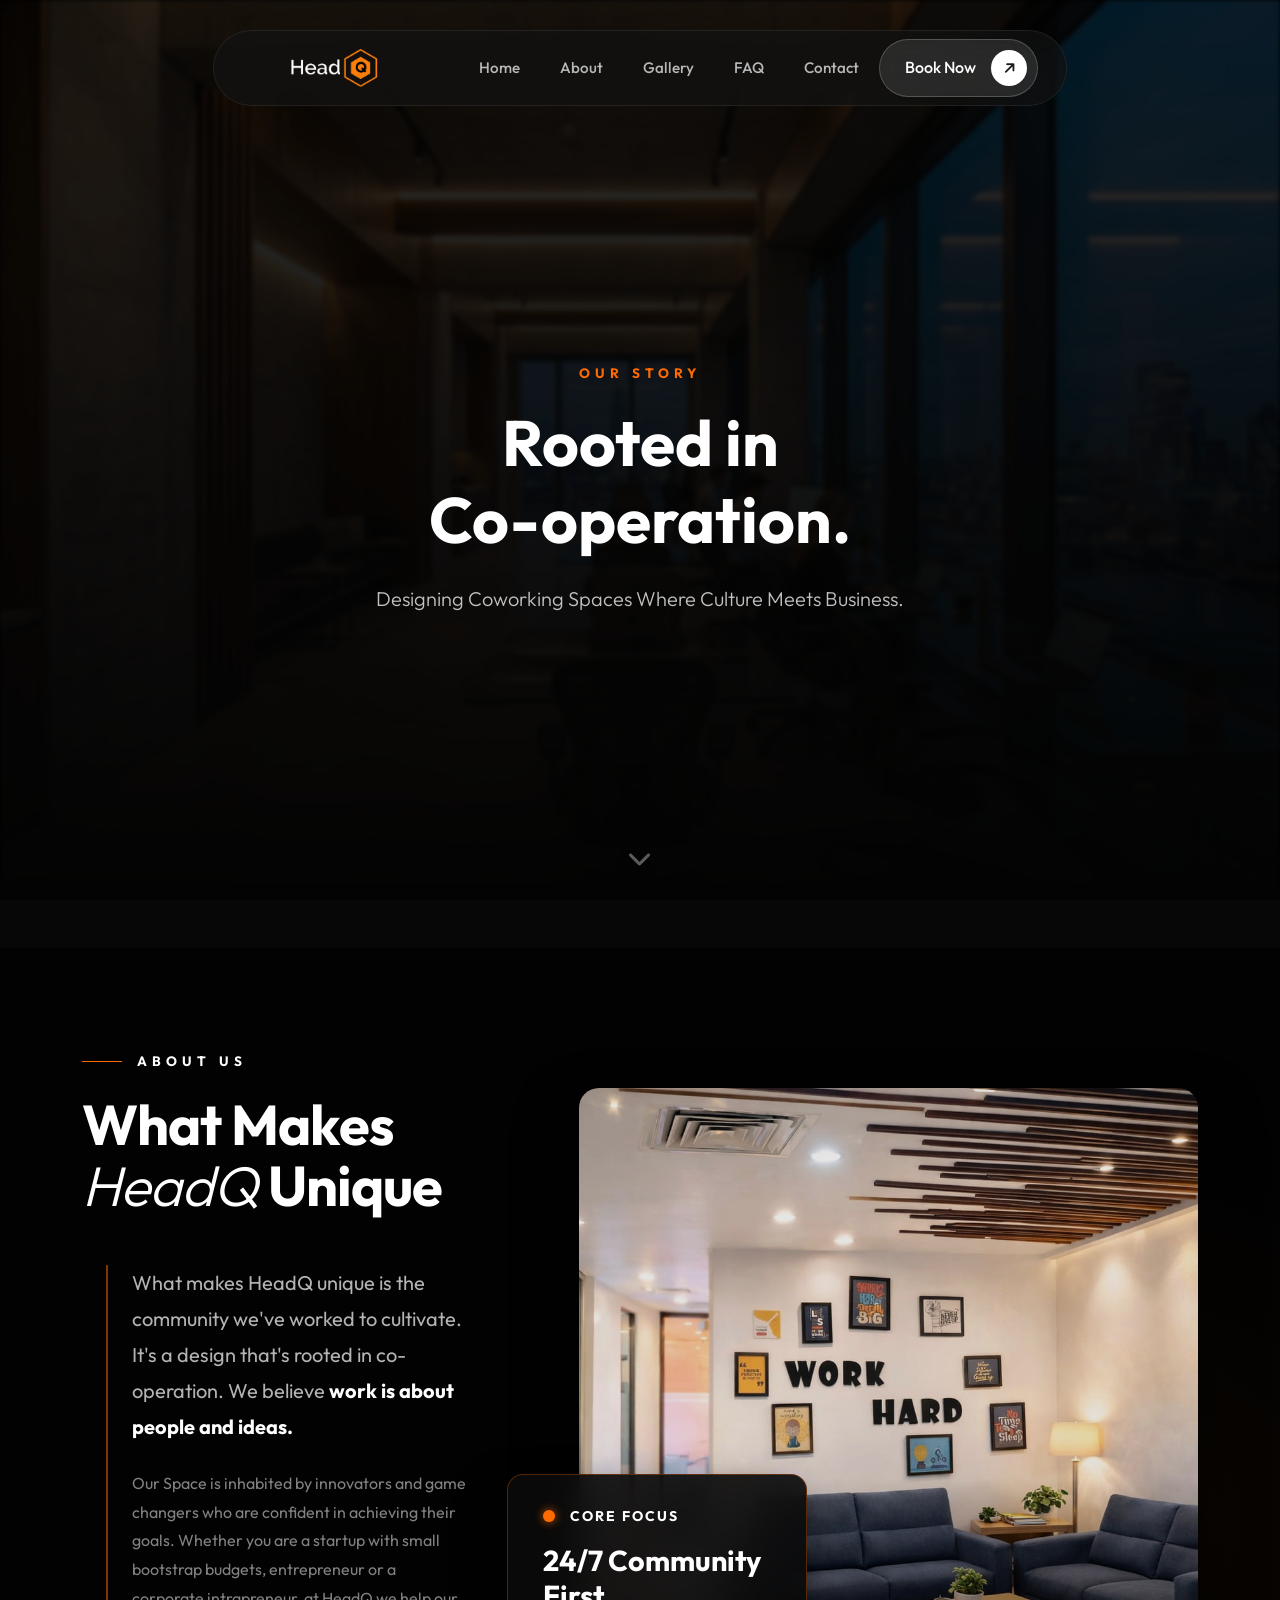
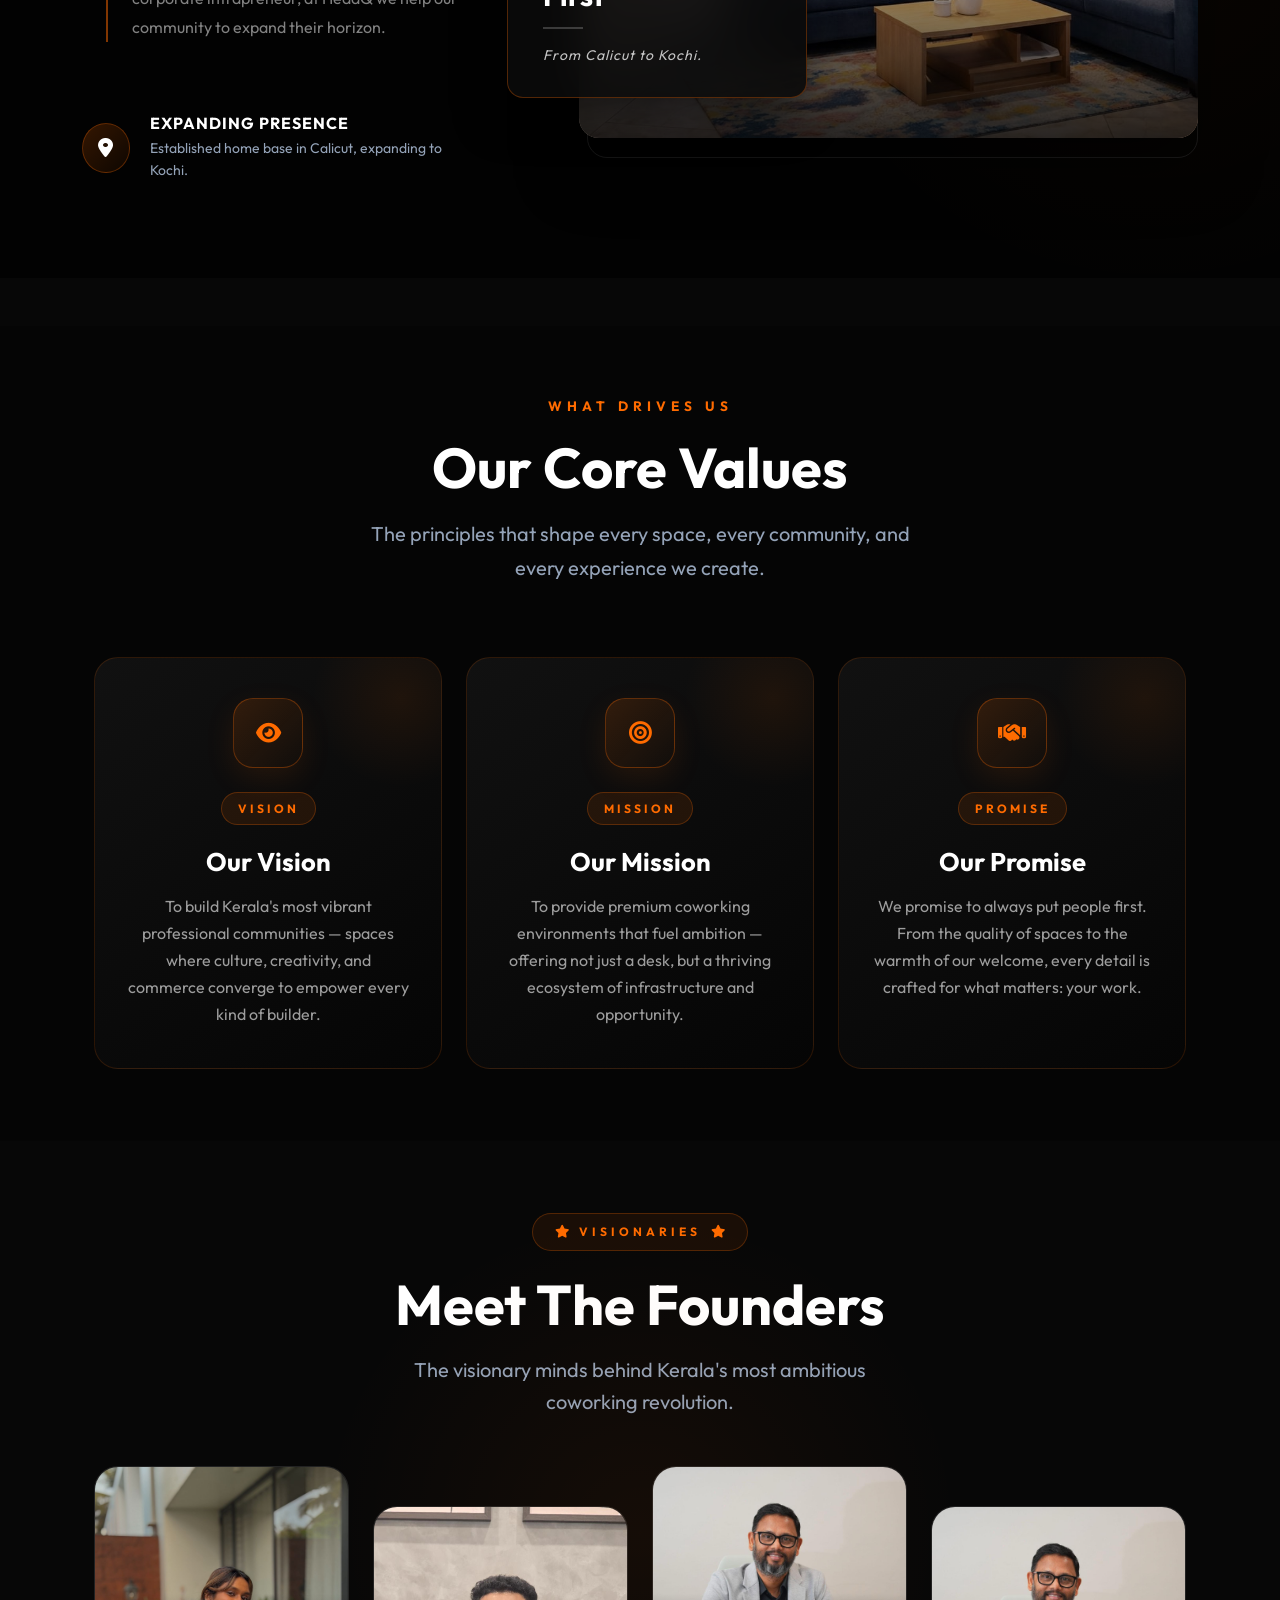
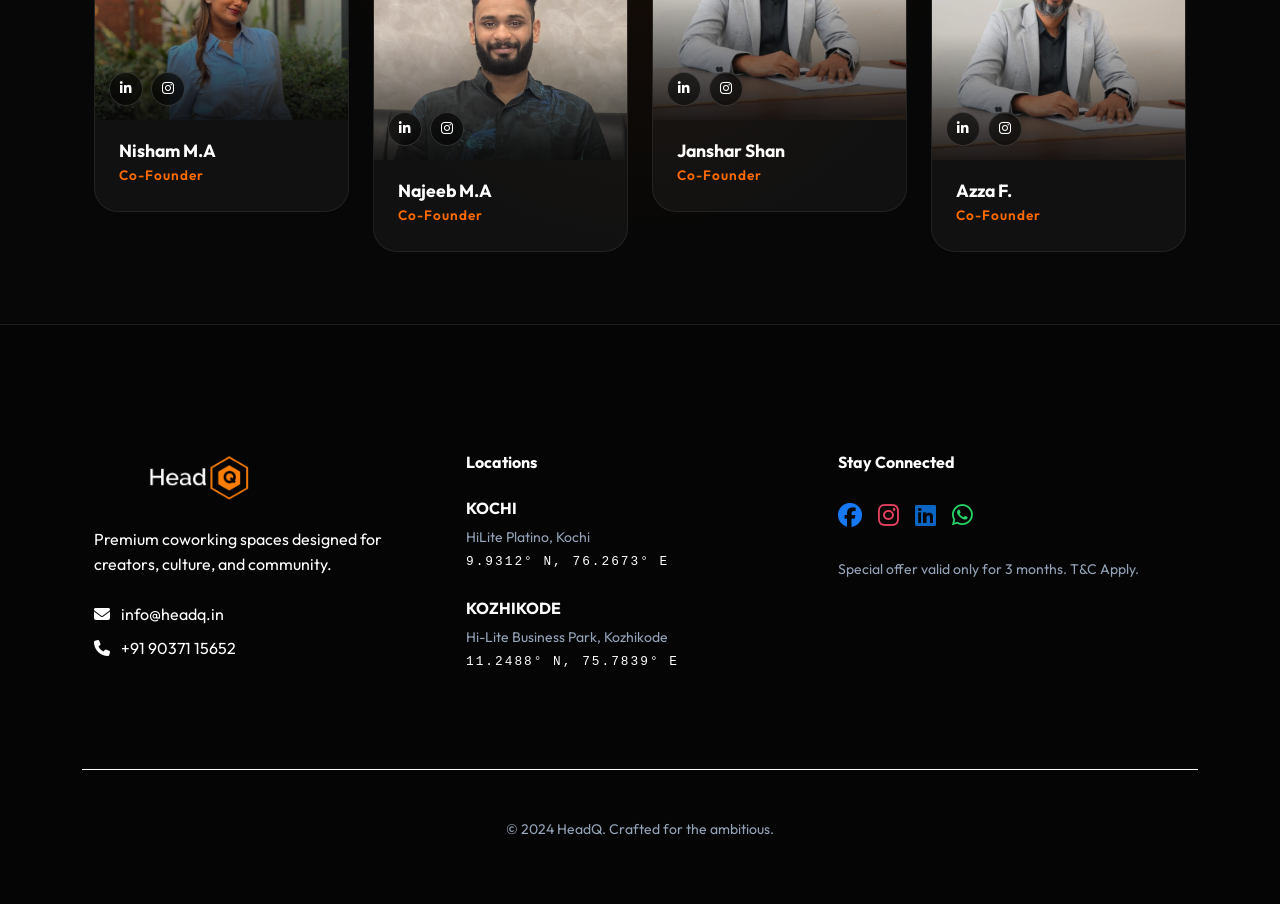
==== commit 2dae5ff2: "update website 12-03-2026" ====
--- a/about.html
+++ b/about.html
@@ -75,44 +75,86 @@
         </div>
     </section>
 
-    <!-- The HeadQ Identity text -->
-    <section class="story-section py-5 my-5" id="about">
-        <div class="container py-4">
-            <div class="row align-items-center">
-                <div class="col-lg-5 pe-lg-5 mb-5 mb-lg-0">
-                    <div class="position-relative">
-                        <img src="assets/office.png" alt="HeadQ Community" class="img-fluid rounded-4 shadow-lg"
-                            style="border: 1px solid rgba(255,255,255,0.1);">
-                        <div class="story-glass-card">
-                            <h2 class="fw-bold mb-0 text-white">Community First</h2>
-                            <p class="text-white opacity-75 mb-0 small">Calicut to Kochi.</p>
-                        </div>
-                    </div>
-                </div>
-                <div class="col-lg-7 ps-lg-5">
-                    <h5 class="section-tag mb-3">ABOUT</h5>
-                    <h2 class="mb-4 text-white fw-bold display-5">What Makes <span class="text-orange">HeadQ</span>
-                        Unique</h2>
-                    <p class="text-muted fs-5 mb-4" style="line-height: 1.8;">
-                        What makes HeadQ unique is the community we've worked to cultivate. It's a design that's rooted
-                        in co-operation. We believe work is about people and ideas.
-                    </p>
-                    <p class="text-muted fs-5 mb-4" style="line-height: 1.8;">
-                        Our Space is inhabited by innovators and game changers who are confident in achieving their
-                        goals. Whether you are a startup with small bootstrap budgets, entrepreneur or a corporate
-                        intrapreneur, at HeadQ we help our community to expand their horizon.
-                    </p>
-                    <div class="d-flex align-items-center mt-4 pt-3 border-top border-white border-opacity-10">
-                        <div class="d-flex gap-3 text-orange fs-4 me-4">
-                            <i class="fas fa-map-marker-alt"></i>
-                        </div>
-                        <p class="text-white fw-bold mb-0 fs-5">We established our home base in Calicut and we're
-                            expanding to Kochi.</p>
-                    </div>
-                </div>
+    <!-- Premium Architectural About Section -->
+    <section class="premium-about-section py-5 my-5" id="about" style="position: relative; overflow: hidden; background: #020202;">
+        <!-- Background Ambient Glow -->
+        <div style="position: absolute; top: 20%; right: -20%; width: 60vw; height: 60vw; background: radial-gradient(circle, rgba(255,107,0,0.03) 0%, transparent 70%); border-radius: 50%; pointer-events: none; z-index: 0;"></div>
+        
+        <div class="container position-relative z-2 py-5">
+            <div class="row align-items-center g-0">
+                
+                <!-- Left Content: Typography & Story -->
+                <div class="col-lg-5 position-relative z-3 pe-lg-5 mb-5 mb-lg-0">
+                    <div class="about-text-content reveal-from-bottom" style="padding-right: 2rem;">
+                        <div class="d-inline-flex align-items-center mb-4">
+                            <div style="width: 40px; height: 1px; background: var(--primary-orange); margin-right: 15px;"></div>
+                            <h5 class="section-tag mb-0" style="letter-spacing: 5px; font-weight: 700; color: #fff;">ABOUT US</h5>
+                        </div>
+                        
+                        <h2 class="display-4 fw-bold text-white mb-4" style="line-height: 1.1; letter-spacing: -1px;">
+                            What Makes <br><span class="text-orange" style="font-style: italic; font-weight: 300;">HeadQ</span> Unique
+                        </h2>
+                        
+                        <div class="ms-lg-4 mt-5 ps-4 border-start border-orange border-2" style="border-color: rgba(255,107,0,0.5) !important;">
+                            <p class="text-muted fs-5 mb-4" style="line-height: 1.8; color: rgba(255,255,255,0.7) !important;">
+                                What makes HeadQ unique is the community we've worked to cultivate. It's a design that's rooted in co-operation. We believe <strong class="text-white">work is about people and ideas.</strong>
+                            </p>
+                            <p class="text-muted fs-6 mb-0" style="line-height: 1.8; color: rgba(255,255,255,0.5) !important;">
+                                Our Space is inhabited by innovators and game changers who are confident in achieving their goals. Whether you are a startup with small bootstrap budgets, entrepreneur or a corporate intrapreneur, at HeadQ we help our community to expand their horizon.
+                            </p>
+                        </div>
+                        
+                        <div class="d-flex align-items-center mt-5 pt-4">
+                            <div style="width: 50px; height: 50px; border-radius: 50%; background: linear-gradient(135deg, rgba(255,107,0,0.2), rgba(255,107,0,0.05)); border: 1px solid rgba(255,107,0,0.3); display: flex; align-items: center; justify-content: center; margin-right: 20px;">
+                                <i class="fas fa-map-marker-alt text-orange fs-5"></i>
+                            </div>
+                            <div>
+                                <h6 class="text-white fw-bold mb-1 letter-spacing-1">EXPANDING PRESENCE</h6>
+                                <p class="small text-muted mb-0">Established home base in Calicut, expanding to Kochi.</p>
+                            </div>
+                        </div>
+                    </div>
+                </div>
+
+                <!-- Right Content: Overlapping Imagery -->
+                <div class="col-lg-7 position-relative">
+                    <!-- Main Image Frame -->
+                    <div class="about-image-frame reveal-from-bottom position-relative" style="padding-left: 2rem; border-radius: 20px; z-index: 1;">
+                        <div style="position: absolute; inset: 0 0 -20px 40px; border: 1px solid rgba(255,255,255,0.1); border-radius: 20px; z-index: -1;"></div>
+                        
+                        <div class="image-wrapper" style="border-radius: 20px; overflow: hidden; box-shadow: 0 30px 60px rgba(0,0,0,0.5); position: relative;">
+                            <img src="assets/spaces/hq9.jpeg" alt="HeadQ Community Workspace" class="img-fluid w-100" style="height: 650px; object-fit: cover; filter: brightness(0.9);">
+                            <!-- Overlay Gradient -->
+                            <div style="position: absolute; inset: 0; background: linear-gradient(to top, rgba(0,0,0,0.8) 0%, transparent 40%); pointer-events: none;"></div>
+                        </div>
+
+                        <!-- Floating Premium Card (Overlapping Left) -->
+                        <div class="premium-float-card reveal-from-bottom" style="position: absolute; bottom: 40px; left: -40px; background: rgba(10,10,10,0.9); backdrop-filter: blur(20px); -webkit-backdrop-filter: blur(20px); border: 1px solid rgba(255,107,0,0.3); border-radius: 16px; padding: 30px 35px; box-shadow: -10px 20px 40px rgba(0,0,0,0.6); z-index: 5; max-width: 300px; transition: transform 0.4s ease;">
+                            <div class="d-flex align-items-center mb-3">
+                                <div style="width: 12px; height: 12px; border-radius: 50%; background: var(--primary-orange); margin-right: 15px; box-shadow: 0 0 10px rgba(255,107,0,0.8);"></div>
+                                <span class="text-white fw-bold small tracking-widest text-uppercase" style="letter-spacing: 2px;">Core Focus</span>
+                            </div>
+                            <h3 class="fw-bold mb-2 text-orange" style="font-size: 1.8rem; line-height: 1.2;">24/7 Community First</h3>
+                            <div style="width: 40px; height: 2px; background: rgba(255,255,255,0.2); margin: 15px 0;"></div>
+                            <p class="text-white opacity-75 mb-0 small" style="font-style: italic; letter-spacing: 1px;">From Calicut to Kochi.</p>
+                        </div>
+                    </div>
+                </div>
+
             </div>
         </div>
     </section>
+
+    <style>
+        .premium-float-card:hover {
+            transform: translateY(-10px) !important;
+            border-color: rgba(255,107,0,0.6) !important;
+            box-shadow: -10px 30px 50px rgba(0,0,0,0.8), 0 0 20px rgba(255,107,0,0.1) !important;
+        }
+        .premium-about-section .border-orange {
+            border-color: var(--primary-orange) !important;
+        }
+    </style>
 
     <!-- Our Core Values Section -->
     <section class="py-5" style="background: #050505; overflow: hidden;">
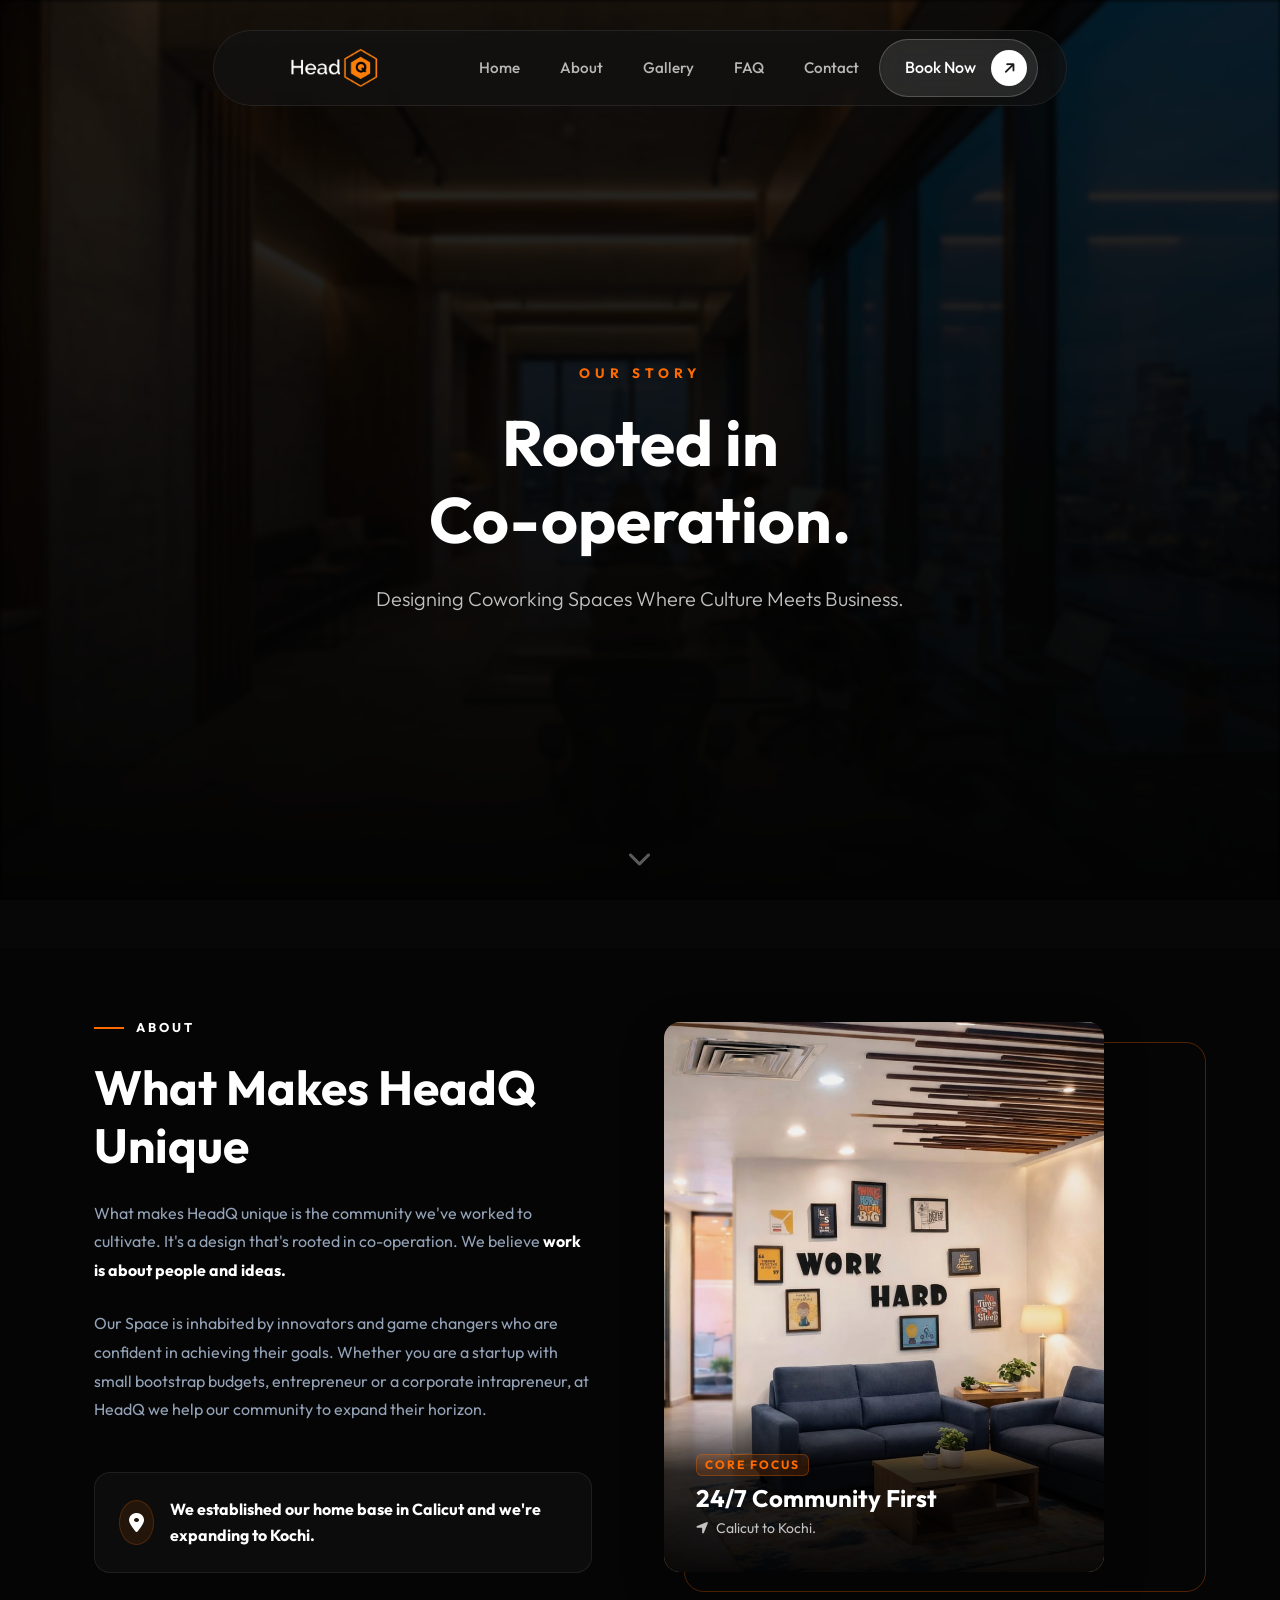
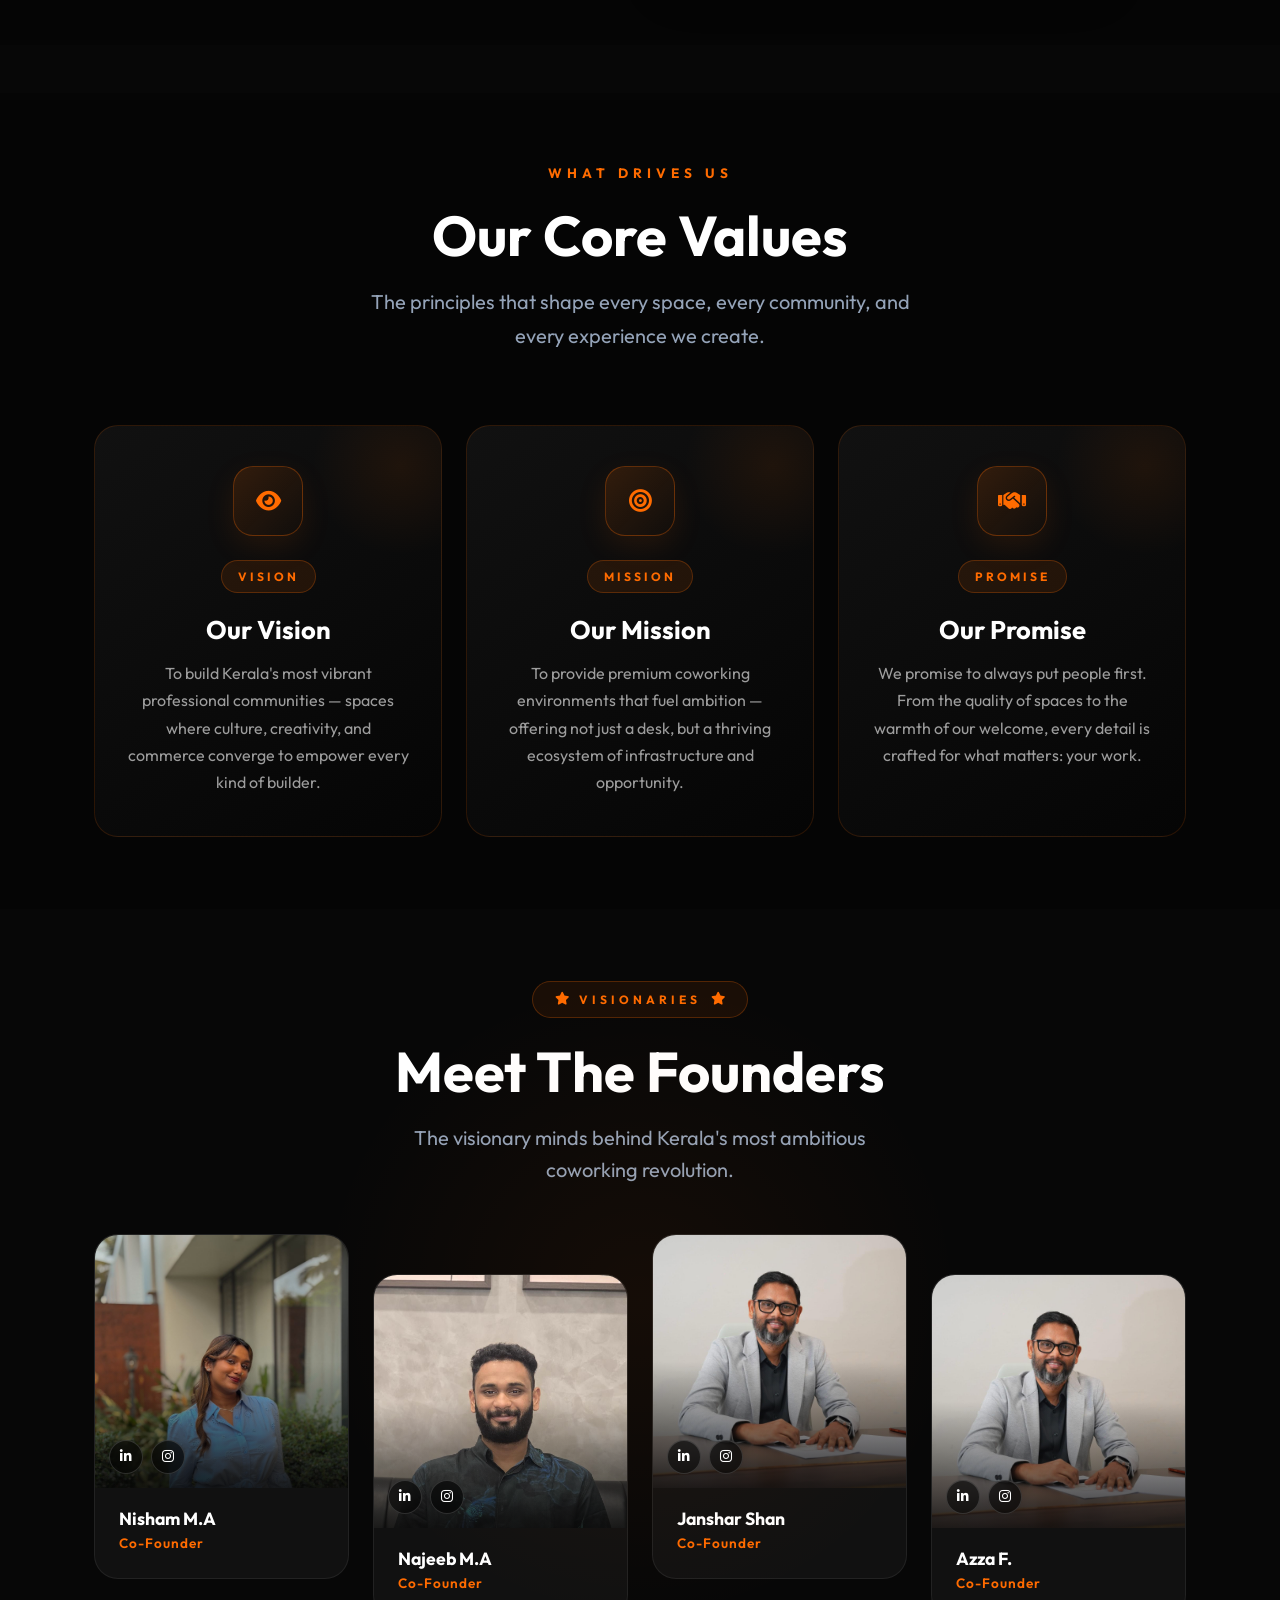
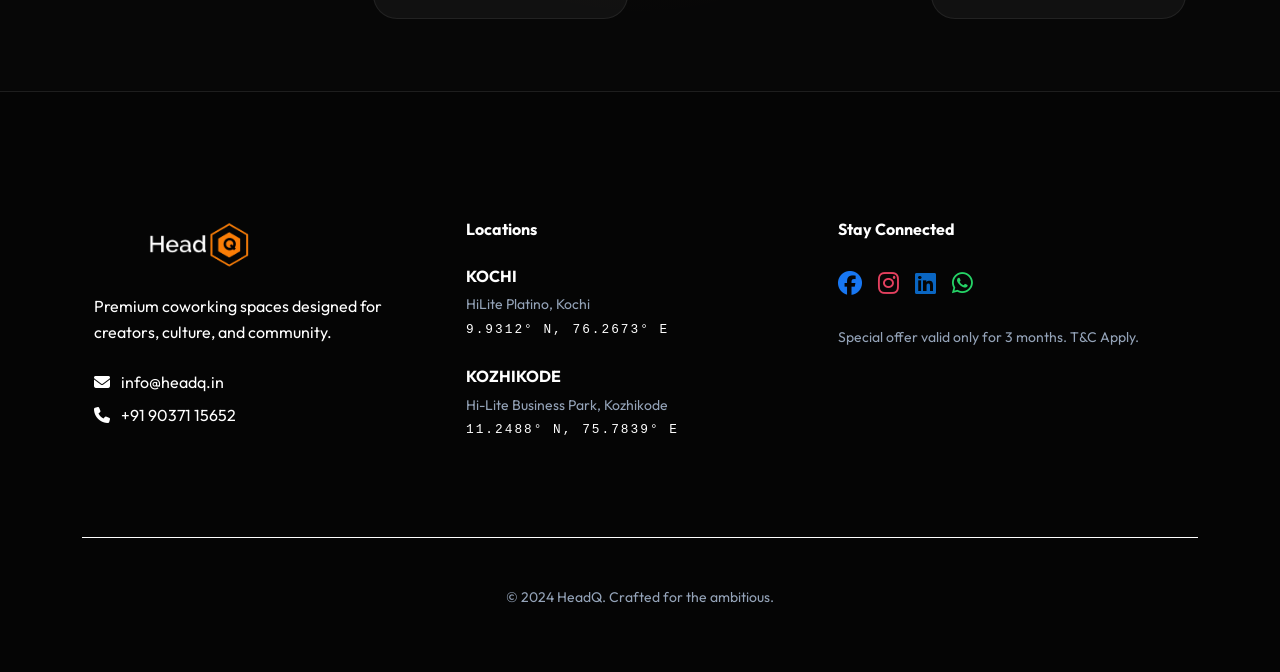
==== commit b769b436: "update website 12-03-2026 second" ====
--- a/about.html
+++ b/about.html
@@ -75,68 +75,62 @@
         </div>
     </section>
 
-    <!-- Premium Architectural About Section -->
-    <section class="premium-about-section py-5 my-5" id="about" style="position: relative; overflow: hidden; background: #020202;">
-        <!-- Background Ambient Glow -->
-        <div style="position: absolute; top: 20%; right: -20%; width: 60vw; height: 60vw; background: radial-gradient(circle, rgba(255,107,0,0.03) 0%, transparent 70%); border-radius: 50%; pointer-events: none; z-index: 0;"></div>
-        
-        <div class="container position-relative z-2 py-5">
-            <div class="row align-items-center g-0">
-                
-                <!-- Left Content: Typography & Story -->
-                <div class="col-lg-5 position-relative z-3 pe-lg-5 mb-5 mb-lg-0">
-                    <div class="about-text-content reveal-from-bottom" style="padding-right: 2rem;">
-                        <div class="d-inline-flex align-items-center mb-4">
-                            <div style="width: 40px; height: 1px; background: var(--primary-orange); margin-right: 15px;"></div>
-                            <h5 class="section-tag mb-0" style="letter-spacing: 5px; font-weight: 700; color: #fff;">ABOUT US</h5>
+    <!-- Refined Premium About Section -->
+    <section class="refined-about-section py-5 my-5" id="about" style="background: #050505;">
+        <div class="container py-4">
+            <div class="row align-items-center column-reverse-lg">
+                <!-- Text Content -->
+                <div class="col-lg-6 pe-lg-5 mb-5 mb-lg-0 order-2 order-lg-1">
+                    <div class="reveal-from-bottom">
+                        <div class="d-flex align-items-center mb-4">
+                            <div style="width: 30px; height: 2px; background: var(--primary-orange); margin-right: 12px;"></div>
+                            <h6 class="mb-0 tracking-widest text-white fw-bold" style="letter-spacing: 3px; font-size: 0.8rem;">ABOUT</h6>
                         </div>
                         
-                        <h2 class="display-4 fw-bold text-white mb-4" style="line-height: 1.1; letter-spacing: -1px;">
-                            What Makes <br><span class="text-orange" style="font-style: italic; font-weight: 300;">HeadQ</span> Unique
+                        <h2 class="display-5 fw-bold text-white mb-4" style="line-height: 1.2;">
+                            What Makes <span class="text-orange">HeadQ</span> Unique
                         </h2>
                         
-                        <div class="ms-lg-4 mt-5 ps-4 border-start border-orange border-2" style="border-color: rgba(255,107,0,0.5) !important;">
-                            <p class="text-muted fs-5 mb-4" style="line-height: 1.8; color: rgba(255,255,255,0.7) !important;">
-                                What makes HeadQ unique is the community we've worked to cultivate. It's a design that's rooted in co-operation. We believe <strong class="text-white">work is about people and ideas.</strong>
-                            </p>
-                            <p class="text-muted fs-6 mb-0" style="line-height: 1.8; color: rgba(255,255,255,0.5) !important;">
-                                Our Space is inhabited by innovators and game changers who are confident in achieving their goals. Whether you are a startup with small bootstrap budgets, entrepreneur or a corporate intrapreneur, at HeadQ we help our community to expand their horizon.
-                            </p>
-                        </div>
+                        <p class="text-muted fs-6 mb-4" style="line-height: 1.8;">
+                            What makes HeadQ unique is the community we've worked to cultivate. It's a design that's rooted in co-operation. We believe <strong class="text-white">work is about people and ideas.</strong>
+                        </p>
                         
-                        <div class="d-flex align-items-center mt-5 pt-4">
-                            <div style="width: 50px; height: 50px; border-radius: 50%; background: linear-gradient(135deg, rgba(255,107,0,0.2), rgba(255,107,0,0.05)); border: 1px solid rgba(255,107,0,0.3); display: flex; align-items: center; justify-content: center; margin-right: 20px;">
-                                <i class="fas fa-map-marker-alt text-orange fs-5"></i>
-                            </div>
-                            <div>
-                                <h6 class="text-white fw-bold mb-1 letter-spacing-1">EXPANDING PRESENCE</h6>
-                                <p class="small text-muted mb-0">Established home base in Calicut, expanding to Kochi.</p>
-                            </div>
-                        </div>
-                    </div>
-                </div>
-
-                <!-- Right Content: Overlapping Imagery -->
-                <div class="col-lg-7 position-relative">
-                    <!-- Main Image Frame -->
-                    <div class="about-image-frame reveal-from-bottom position-relative" style="padding-left: 2rem; border-radius: 20px; z-index: 1;">
-                        <div style="position: absolute; inset: 0 0 -20px 40px; border: 1px solid rgba(255,255,255,0.1); border-radius: 20px; z-index: -1;"></div>
+                        <p class="text-muted fs-6 mb-5" style="line-height: 1.8;">
+                            Our Space is inhabited by innovators and game changers who are confident in achieving their goals. Whether you are a startup with small bootstrap budgets, entrepreneur or a corporate intrapreneur, at HeadQ we help our community to expand their horizon.
+                        </p>
                         
-                        <div class="image-wrapper" style="border-radius: 20px; overflow: hidden; box-shadow: 0 30px 60px rgba(0,0,0,0.5); position: relative;">
-                            <img src="assets/spaces/hq9.jpeg" alt="HeadQ Community Workspace" class="img-fluid w-100" style="height: 650px; object-fit: cover; filter: brightness(0.9);">
-                            <!-- Overlay Gradient -->
-                            <div style="position: absolute; inset: 0; background: linear-gradient(to top, rgba(0,0,0,0.8) 0%, transparent 40%); pointer-events: none;"></div>
-                        </div>
-
-                        <!-- Floating Premium Card (Overlapping Left) -->
-                        <div class="premium-float-card reveal-from-bottom" style="position: absolute; bottom: 40px; left: -40px; background: rgba(10,10,10,0.9); backdrop-filter: blur(20px); -webkit-backdrop-filter: blur(20px); border: 1px solid rgba(255,107,0,0.3); border-radius: 16px; padding: 30px 35px; box-shadow: -10px 20px 40px rgba(0,0,0,0.6); z-index: 5; max-width: 300px; transition: transform 0.4s ease;">
-                            <div class="d-flex align-items-center mb-3">
-                                <div style="width: 12px; height: 12px; border-radius: 50%; background: var(--primary-orange); margin-right: 15px; box-shadow: 0 0 10px rgba(255,107,0,0.8);"></div>
-                                <span class="text-white fw-bold small tracking-widest text-uppercase" style="letter-spacing: 2px;">Core Focus</span>
-                            </div>
-                            <h3 class="fw-bold mb-2 text-orange" style="font-size: 1.8rem; line-height: 1.2;">24/7 Community First</h3>
-                            <div style="width: 40px; height: 2px; background: rgba(255,255,255,0.2); margin: 15px 0;"></div>
-                            <p class="text-white opacity-75 mb-0 small" style="font-style: italic; letter-spacing: 1px;">From Calicut to Kochi.</p>
+                        <!-- Location Callout -->
+                        <div class="location-callout p-4 rounded-4" style="background: rgba(255,255,255,0.03); border: 1px solid rgba(255,255,255,0.08);">
+                            <div class="d-flex align-items-center">
+                                <div class="icon-circle me-3" style="width: 45px; height: 45px; border-radius: 50%; background: rgba(255,107,0,0.1); display: flex; align-items: center; justify-content: center; border: 1px solid rgba(255,107,0,0.2);">
+                                    <i class="fas fa-map-marker-alt text-orange fs-5"></i>
+                                </div>
+                                <div>
+                                    <p class="text-white fw-bold mb-0 fs-6">We established our home base in Calicut and we're expanding to Kochi.</p>
+                                </div>
+                            </div>
+                        </div>
+                    </div>
+                </div>
+
+                <!-- Structured Image -->
+                <div class="col-lg-6 ps-lg-4 order-1 order-lg-2 mb-5 mb-lg-0">
+                    <div class="position-relative reveal-from-bottom">
+                        <!-- Decorative Frame -->
+                        <div style="position: absolute; top: 20px; right: -20px; bottom: -20px; left: 20px; border: 1px solid rgba(255,107,0,0.3); border-radius: 20px; z-index: 0;"></div>
+                        
+                        <!-- Main Image Container -->
+                        <div class="position-relative z-1 rounded-4 overflow-hidden shadow-lg" style="aspect-ratio: 4/5; max-height: 550px;">
+                            <img src="assets/spaces/hq9.jpeg" alt="HeadQ Community Workspace" class="w-100 h-100" style="object-fit: cover; filter: brightness(0.95);">
+                            
+                            <!-- Integrated Dark Card (Mobile Friendly) -->
+                            <div class="position-absolute bottom-0 start-0 w-100 p-4" style="background: linear-gradient(to top, rgba(0,0,0,0.95) 0%, rgba(0,0,0,0.8) 60%, transparent 100%);">
+                                <div class="px-2 pb-2 pt-4">
+                                    <span class="badge text-uppercase mb-2" style="background: rgba(255,107,0,0.15); border: 1px solid rgba(255,107,0,0.3); color: var(--primary-orange); letter-spacing: 2px;">Core Focus</span>
+                                    <h3 class="fw-bold text-white mb-1 fs-4">24/7 Community First</h3>
+                                    <p class="text-white opacity-75 mb-0 small"><i class="fas fa-location-arrow text-orange me-2 flex-shrink-0"></i>Calicut to Kochi.</p>
+                                </div>
+                            </div>
                         </div>
                     </div>
                 </div>
@@ -144,15 +138,22 @@
             </div>
         </div>
     </section>
-
+    
     <style>
-        .premium-float-card:hover {
-            transform: translateY(-10px) !important;
-            border-color: rgba(255,107,0,0.6) !important;
-            box-shadow: -10px 30px 50px rgba(0,0,0,0.8), 0 0 20px rgba(255,107,0,0.1) !important;
-        }
-        .premium-about-section .border-orange {
-            border-color: var(--primary-orange) !important;
+        /* Mobile specific adjustments */
+        @media (max-width: 991.98px) {
+            .refined-about-section .row {
+                flex-direction: column;
+            }
+            .refined-about-section .order-1 {
+                order: 1 !important;
+            }
+            .refined-about-section .order-2 {
+                order: 2 !important;
+            }
+            .refined-about-section .rounded-4 {
+                border-radius: 16px !important;
+            }
         }
     </style>
 
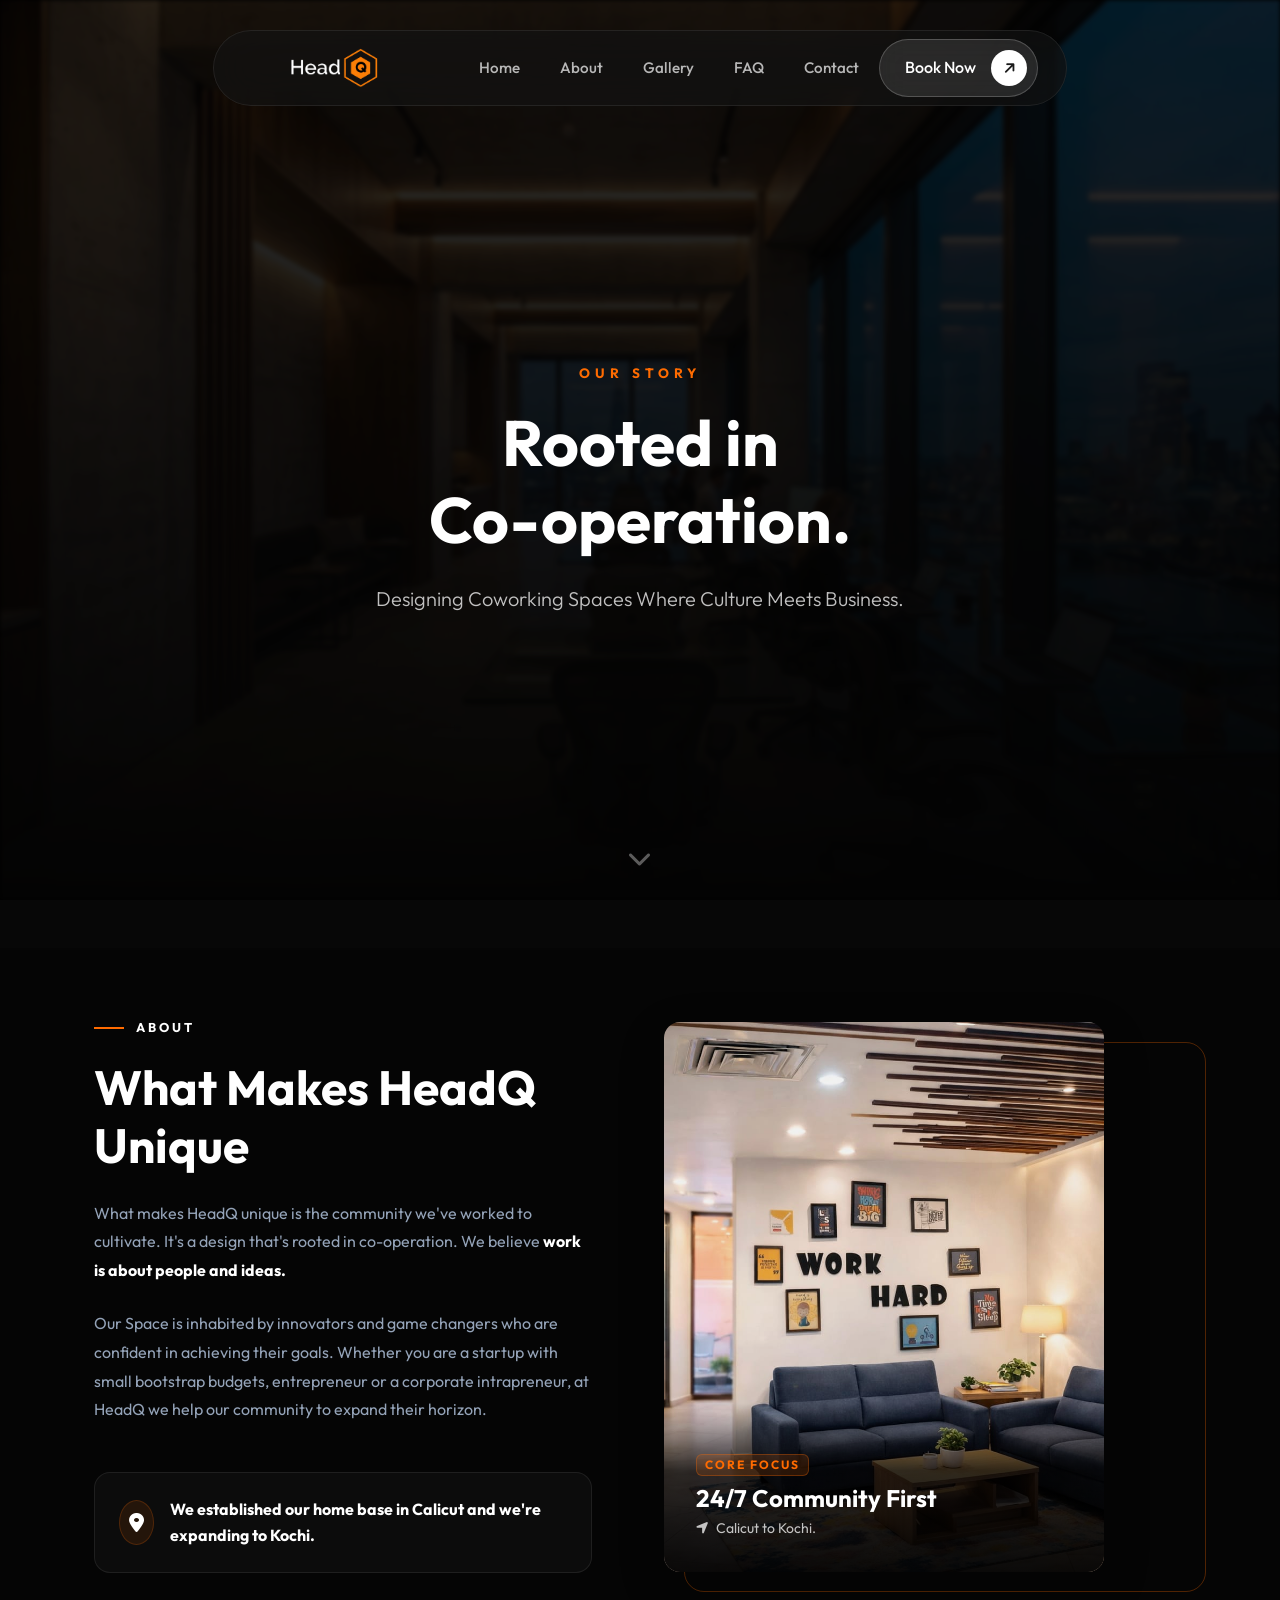
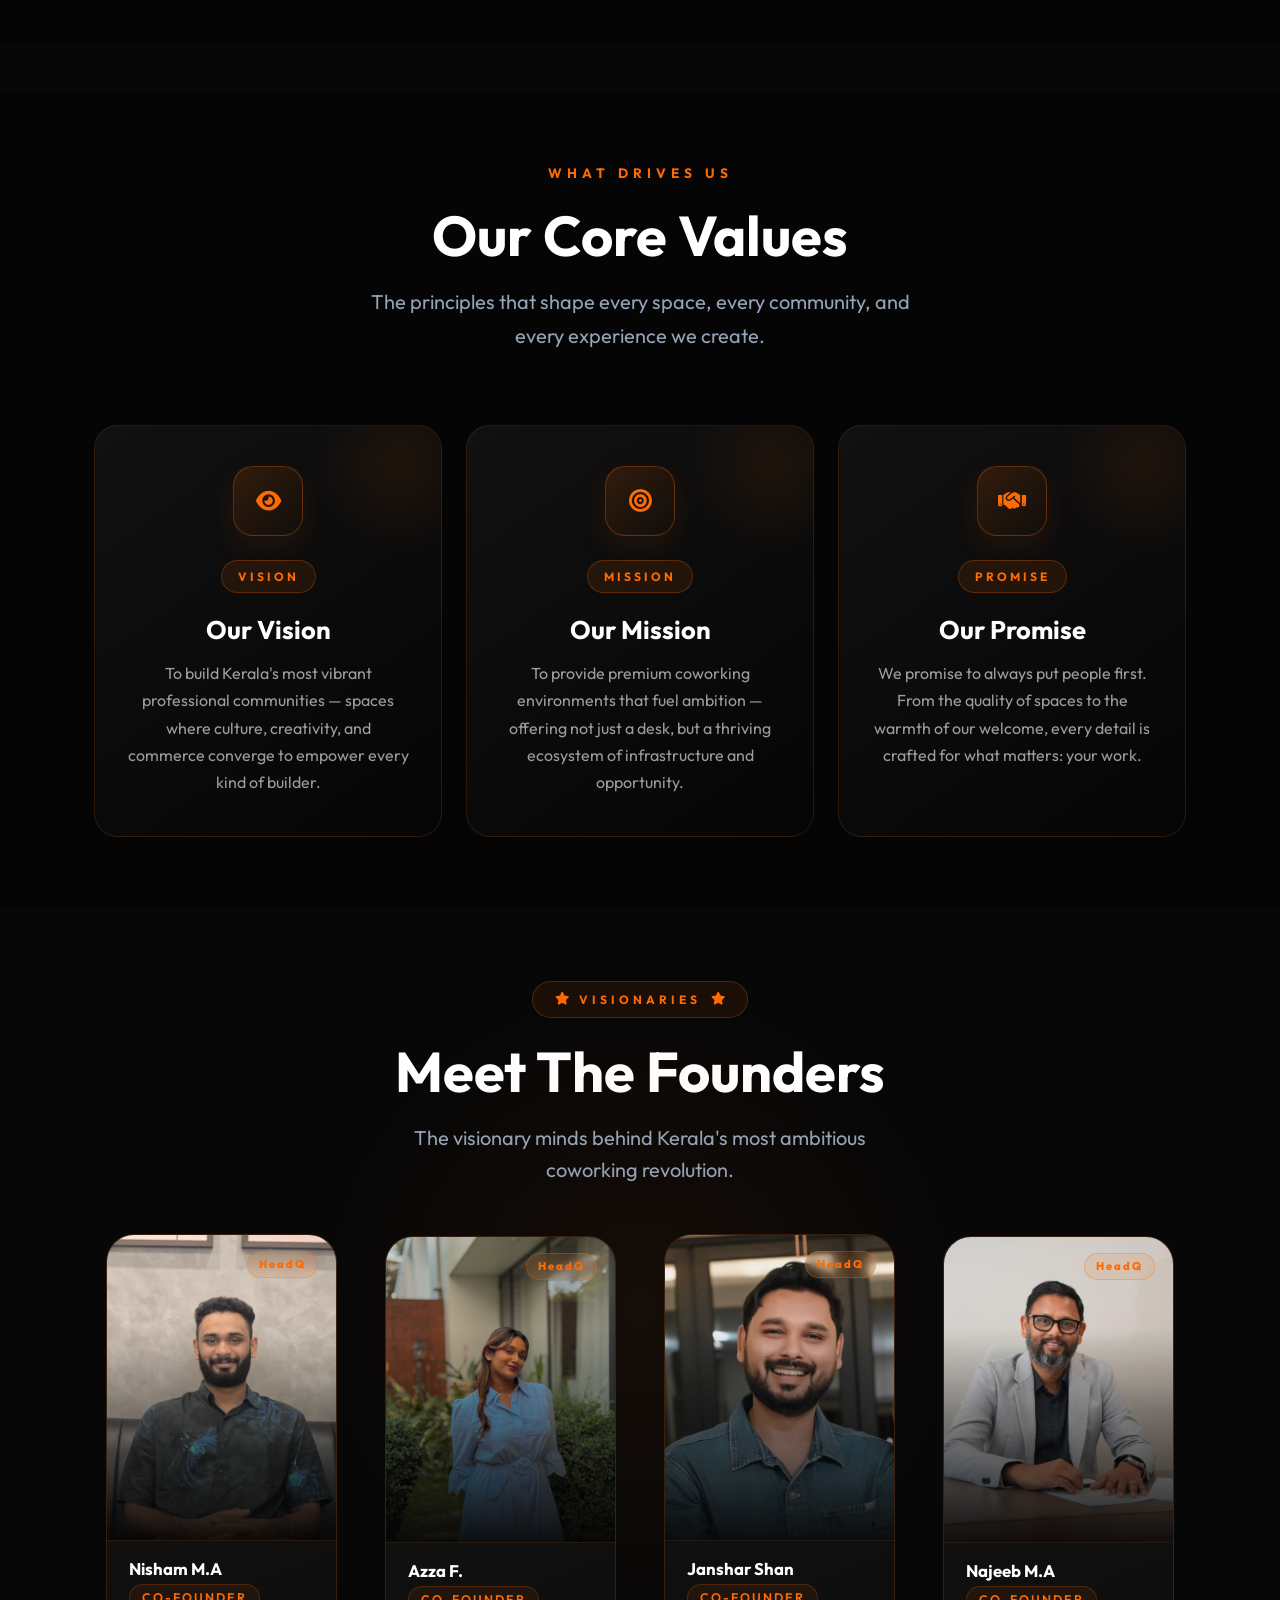
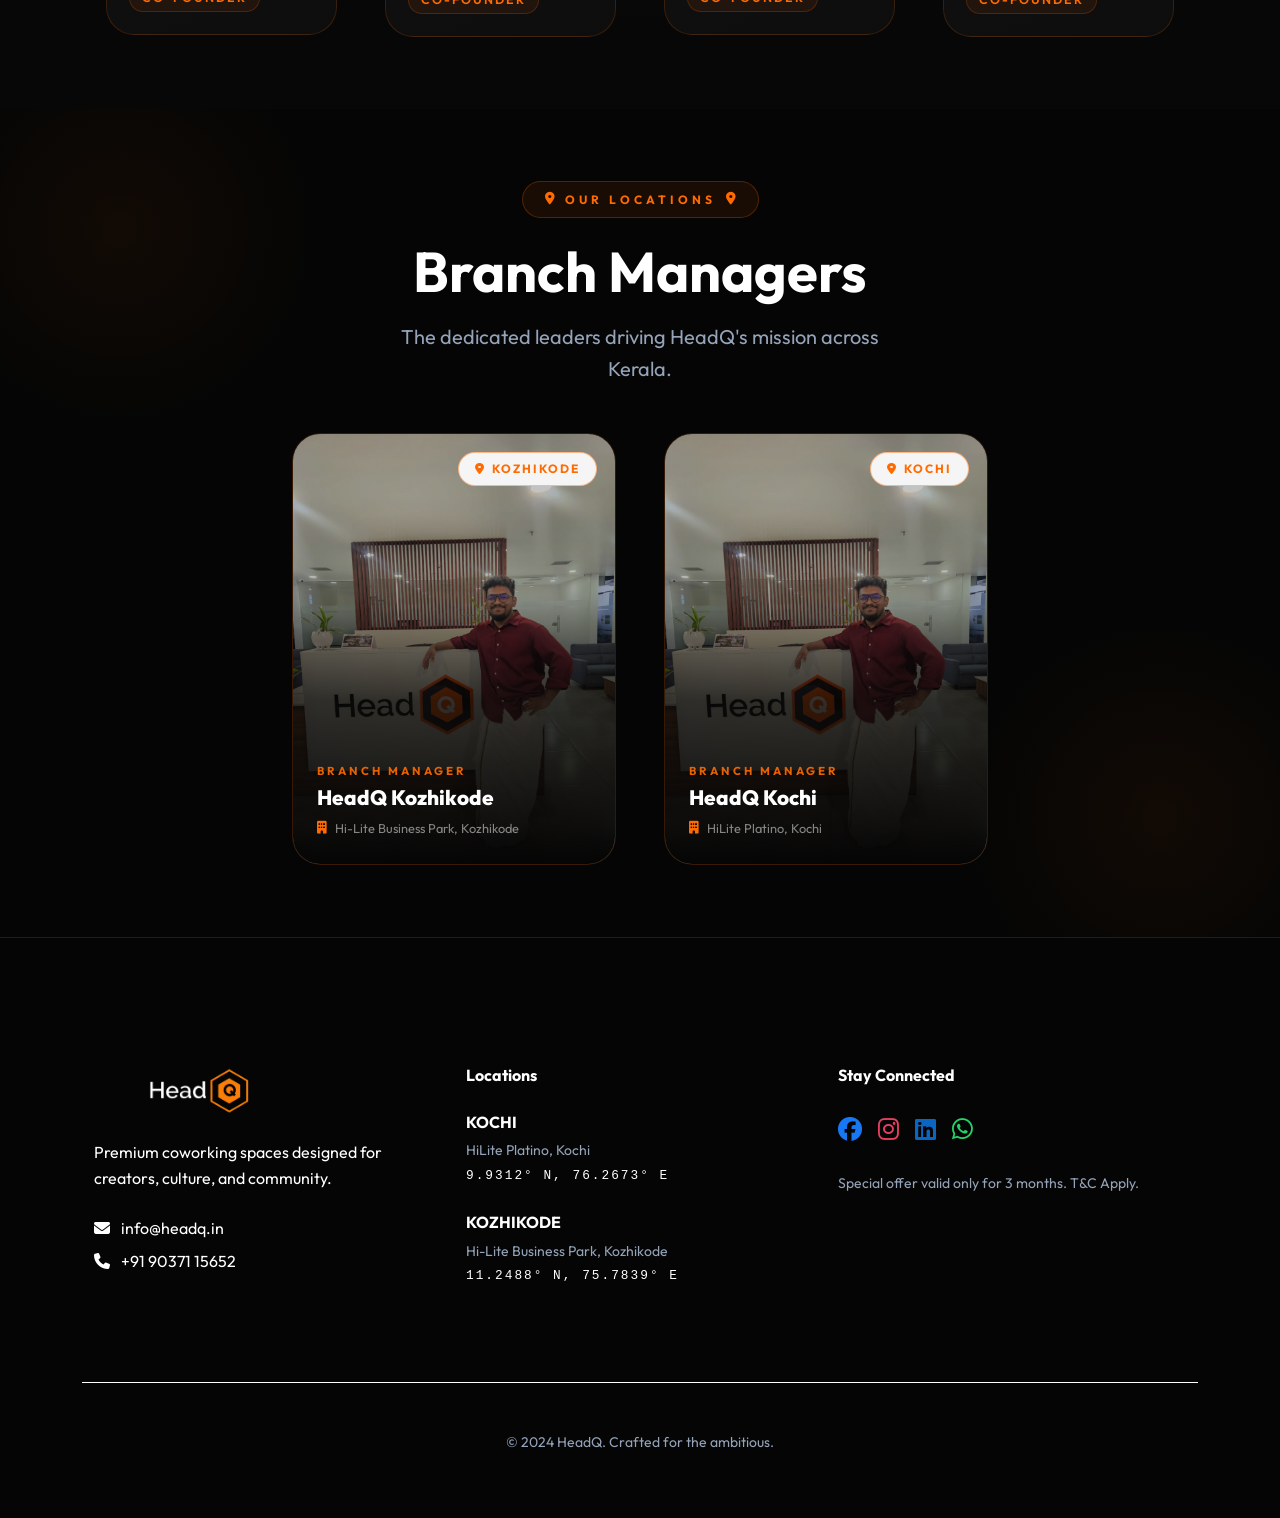
==== commit f1345e1a: "16-03-2026" ====
--- a/about.html
+++ b/about.html
@@ -83,30 +83,40 @@
                 <div class="col-lg-6 pe-lg-5 mb-5 mb-lg-0 order-2 order-lg-1">
                     <div class="reveal-from-bottom">
                         <div class="d-flex align-items-center mb-4">
-                            <div style="width: 30px; height: 2px; background: var(--primary-orange); margin-right: 12px;"></div>
-                            <h6 class="mb-0 tracking-widest text-white fw-bold" style="letter-spacing: 3px; font-size: 0.8rem;">ABOUT</h6>
-                        </div>
-                        
+                            <div
+                                style="width: 30px; height: 2px; background: var(--primary-orange); margin-right: 12px;">
+                            </div>
+                            <h6 class="mb-0 tracking-widest text-white fw-bold"
+                                style="letter-spacing: 3px; font-size: 0.8rem;">ABOUT</h6>
+                        </div>
+
                         <h2 class="display-5 fw-bold text-white mb-4" style="line-height: 1.2;">
                             What Makes <span class="text-orange">HeadQ</span> Unique
                         </h2>
-                        
+
                         <p class="text-muted fs-6 mb-4" style="line-height: 1.8;">
-                            What makes HeadQ unique is the community we've worked to cultivate. It's a design that's rooted in co-operation. We believe <strong class="text-white">work is about people and ideas.</strong>
+                            What makes HeadQ unique is the community we've worked to cultivate. It's a design that's
+                            rooted in co-operation. We believe <strong class="text-white">work is about people and
+                                ideas.</strong>
                         </p>
-                        
+
                         <p class="text-muted fs-6 mb-5" style="line-height: 1.8;">
-                            Our Space is inhabited by innovators and game changers who are confident in achieving their goals. Whether you are a startup with small bootstrap budgets, entrepreneur or a corporate intrapreneur, at HeadQ we help our community to expand their horizon.
+                            Our Space is inhabited by innovators and game changers who are confident in achieving their
+                            goals. Whether you are a startup with small bootstrap budgets, entrepreneur or a corporate
+                            intrapreneur, at HeadQ we help our community to expand their horizon.
                         </p>
-                        
+
                         <!-- Location Callout -->
-                        <div class="location-callout p-4 rounded-4" style="background: rgba(255,255,255,0.03); border: 1px solid rgba(255,255,255,0.08);">
+                        <div class="location-callout p-4 rounded-4"
+                            style="background: rgba(255,255,255,0.03); border: 1px solid rgba(255,255,255,0.08);">
                             <div class="d-flex align-items-center">
-                                <div class="icon-circle me-3" style="width: 45px; height: 45px; border-radius: 50%; background: rgba(255,107,0,0.1); display: flex; align-items: center; justify-content: center; border: 1px solid rgba(255,107,0,0.2);">
+                                <div class="icon-circle me-3"
+                                    style="width: 45px; height: 45px; border-radius: 50%; background: rgba(255,107,0,0.1); display: flex; align-items: center; justify-content: center; border: 1px solid rgba(255,107,0,0.2);">
                                     <i class="fas fa-map-marker-alt text-orange fs-5"></i>
                                 </div>
                                 <div>
-                                    <p class="text-white fw-bold mb-0 fs-6">We established our home base in Calicut and we're expanding to Kochi.</p>
+                                    <p class="text-white fw-bold mb-0 fs-6">We established our home base in Calicut and
+                                        we're expanding to Kochi.</p>
                                 </div>
                             </div>
                         </div>
@@ -117,18 +127,27 @@
                 <div class="col-lg-6 ps-lg-4 order-1 order-lg-2 mb-5 mb-lg-0">
                     <div class="position-relative reveal-from-bottom">
                         <!-- Decorative Frame -->
-                        <div style="position: absolute; top: 20px; right: -20px; bottom: -20px; left: 20px; border: 1px solid rgba(255,107,0,0.3); border-radius: 20px; z-index: 0;"></div>
-                        
+                        <div
+                            style="position: absolute; top: 20px; right: -20px; bottom: -20px; left: 20px; border: 1px solid rgba(255,107,0,0.3); border-radius: 20px; z-index: 0;">
+                        </div>
+
                         <!-- Main Image Container -->
-                        <div class="position-relative z-1 rounded-4 overflow-hidden shadow-lg" style="aspect-ratio: 4/5; max-height: 550px;">
-                            <img src="assets/spaces/hq9.jpeg" alt="HeadQ Community Workspace" class="w-100 h-100" style="object-fit: cover; filter: brightness(0.95);">
-                            
+                        <div class="position-relative z-1 rounded-4 overflow-hidden shadow-lg"
+                            style="aspect-ratio: 4/5; max-height: 550px;">
+                            <img src="assets/spaces/hq9.jpeg" alt="HeadQ Community Workspace" class="w-100 h-100"
+                                style="object-fit: cover; filter: brightness(0.95);">
+
                             <!-- Integrated Dark Card (Mobile Friendly) -->
-                            <div class="position-absolute bottom-0 start-0 w-100 p-4" style="background: linear-gradient(to top, rgba(0,0,0,0.95) 0%, rgba(0,0,0,0.8) 60%, transparent 100%);">
+                            <div class="position-absolute bottom-0 start-0 w-100 p-4"
+                                style="background: linear-gradient(to top, rgba(0,0,0,0.95) 0%, rgba(0,0,0,0.8) 60%, transparent 100%);">
                                 <div class="px-2 pb-2 pt-4">
-                                    <span class="badge text-uppercase mb-2" style="background: rgba(255,107,0,0.15); border: 1px solid rgba(255,107,0,0.3); color: var(--primary-orange); letter-spacing: 2px;">Core Focus</span>
+                                    <span class="badge text-uppercase mb-2"
+                                        style="background: rgba(255,107,0,0.15); border: 1px solid rgba(255,107,0,0.3); color: var(--primary-orange); letter-spacing: 2px;">Core
+                                        Focus</span>
                                     <h3 class="fw-bold text-white mb-1 fs-4">24/7 Community First</h3>
-                                    <p class="text-white opacity-75 mb-0 small"><i class="fas fa-location-arrow text-orange me-2 flex-shrink-0"></i>Calicut to Kochi.</p>
+                                    <p class="text-white opacity-75 mb-0 small"><i
+                                            class="fas fa-location-arrow text-orange me-2 flex-shrink-0"></i>Calicut to
+                                        Kochi.</p>
                                 </div>
                             </div>
                         </div>
@@ -138,19 +157,22 @@
             </div>
         </div>
     </section>
-    
+
     <style>
         /* Mobile specific adjustments */
         @media (max-width: 991.98px) {
             .refined-about-section .row {
                 flex-direction: column;
             }
+
             .refined-about-section .order-1 {
                 order: 1 !important;
             }
+
             .refined-about-section .order-2 {
                 order: 2 !important;
             }
+
             .refined-about-section .rounded-4 {
                 border-radius: 16px !important;
             }
@@ -269,141 +291,518 @@
                     most ambitious coworking revolution.</p>
             </div>
 
-            <div class="row g-4 justify-content-center">
+            <!-- Founders Grid - Premium Cards -->
+            <div class="row g-5 justify-content-center founder-grid">
+
                 <!-- Nisham M.A -->
-                <div class="col-lg-3 col-md-6">
-                    <div style="background: #111; border: 1px solid rgba(255,255,255,0.07); border-radius: 24px; overflow: hidden; transition: transform 0.35s, box-shadow 0.35s;"
-                        class="founder-hover-card">
-                        <div style="position: relative; aspect-ratio: 1; overflow: hidden;">
-                            <img src="assets/founders/w.jpeg" alt="Nisham M.A"
-                                style="width: 100%; height: 100%; object-fit: cover; object-position: center top; display: block; filter: none;">
-                            <div
-                                style="position: absolute; inset: 0; background: linear-gradient(to top, rgba(7,7,7,0.85) 0%, transparent 50%); pointer-events: none;">
-                            </div>
-                            <div
-                                style="position: absolute; bottom: 14px; left: 14px; display: flex; gap: 8px; z-index: 2;">
+                <div class="col-lg-3 col-md-6 founder-col" style="--delay: 0s;">
+                    <div class="founder-card-premium">
+                        <div class="founder-card-number">HeadQ</div>
+                        <div class="founder-img-wrap">
+                            <img src="assets/founders/nisham.jpeg" alt="Nisham M.A">
+                            <div class="founder-img-overlay"></div>
+                            <div class="founder-socials">
                                 <a href="https://www.linkedin.com/in/headq-coworking-space-824828200" target="_blank"
-                                    style="width: 34px; height: 34px; background: rgba(0,0,0,0.6); backdrop-filter: blur(8px); border: 1px solid rgba(255,255,255,0.15); border-radius: 50%; display: flex; align-items: center; justify-content: center; color: #fff; font-size: 0.85rem; text-decoration: none; transition: background 0.2s;">
-                                    <i class="fab fa-linkedin-in"></i>
-                                </a>
+                                    class="founder-social-btn"><i class="fab fa-linkedin-in"></i></a>
                                 <a href="https://www.instagram.com/headq_coworking" target="_blank"
-                                    style="width: 34px; height: 34px; background: rgba(0,0,0,0.6); backdrop-filter: blur(8px); border: 1px solid rgba(255,255,255,0.15); border-radius: 50%; display: flex; align-items: center; justify-content: center; color: #fff; font-size: 0.85rem; text-decoration: none; transition: background 0.2s;">
-                                    <i class="fab fa-instagram"></i>
-                                </a>
-                            </div>
-                        </div>
-                        <div style="padding: 20px 24px 24px;">
-                            <h4 style="color: #fff; font-weight: 700; margin-bottom: 4px; font-size: 1.1rem;">Nisham M.A
-                            </h4>
-                            <p
-                                style="color: var(--primary-orange); font-weight: 600; margin: 0; font-size: 0.85rem; letter-spacing: 1px;">
-                                Co-Founder</p>
-                        </div>
+                                    class="founder-social-btn"><i class="fab fa-instagram"></i></a>
+                            </div>
+                        </div>
+                        <div class="founder-card-body">
+                            <h4 class="founder-name">Nisham M.A</h4>
+                            <span class="founder-role">Co-Founder</span>
+                        </div>
+                        <div class="founder-card-shine"></div>
+                    </div>
+                </div>
+
+                <!-- Azza F. -->
+                <div class="col-lg-3 col-md-6 founder-col founder-col-offset" style="--delay: 0.1s;">
+                    <div class="founder-card-premium">
+                        <div class="founder-card-number">HeadQ</div>
+                        <div class="founder-img-wrap">
+                            <img src="assets/founders/azza.jpeg" alt="Azza F.">
+                            <div class="founder-img-overlay"></div>
+                            <div class="founder-socials">
+                                <a href="https://www.linkedin.com/in/headq-coworking-space-824828200" target="_blank"
+                                    class="founder-social-btn"><i class="fab fa-linkedin-in"></i></a>
+                                <a href="https://www.instagram.com/headq_coworking" target="_blank"
+                                    class="founder-social-btn"><i class="fab fa-instagram"></i></a>
+                            </div>
+                        </div>
+                        <div class="founder-card-body">
+                            <h4 class="founder-name">Azza F.</h4>
+                            <span class="founder-role">Co-Founder</span>
+                        </div>
+                        <div class="founder-card-shine"></div>
+                    </div>
+                </div>
+
+                <!-- Janshar Shan -->
+                <div class="col-lg-3 col-md-6 founder-col" style="--delay: 0.2s;">
+                    <div class="founder-card-premium">
+                        <div class="founder-card-number">HeadQ</div>
+                        <div class="founder-img-wrap">
+                            <img src="assets/founders/janshar.jpeg" alt="Janshar Shan">
+                            <div class="founder-img-overlay"></div>
+                            <div class="founder-socials">
+                                <a href="https://www.linkedin.com/in/headq-coworking-space-824828200" target="_blank"
+                                    class="founder-social-btn"><i class="fab fa-linkedin-in"></i></a>
+                                <a href="https://www.instagram.com/headq_coworking" target="_blank"
+                                    class="founder-social-btn"><i class="fab fa-instagram"></i></a>
+                            </div>
+                        </div>
+                        <div class="founder-card-body">
+                            <h4 class="founder-name">Janshar Shan</h4>
+                            <span class="founder-role">Co-Founder</span>
+                        </div>
+                        <div class="founder-card-shine"></div>
                     </div>
                 </div>
 
                 <!-- Najeeb M.A -->
-                <div class="col-lg-3 col-md-6">
-                    <div style="background: #111; border: 1px solid rgba(255,255,255,0.07); border-radius: 24px; overflow: hidden; transition: transform 0.35s, box-shadow 0.35s; margin-top: 40px;"
-                        class="founder-hover-card">
-                        <div style="position: relative; aspect-ratio: 1; overflow: hidden;">
-                            <img src="assets/founders/w2.jpeg" alt="Najeeb M.A"
-                                style="width: 100%; height: 100%; object-fit: cover; object-position: center top; display: block; filter: none;">
-                            <div
-                                style="position: absolute; inset: 0; background: linear-gradient(to top, rgba(7,7,7,0.85) 0%, transparent 50%); pointer-events: none;">
-                            </div>
-                            <div
-                                style="position: absolute; bottom: 14px; left: 14px; display: flex; gap: 8px; z-index: 2;">
+                <div class="col-lg-3 col-md-6 founder-col founder-col-offset" style="--delay: 0.3s;">
+                    <div class="founder-card-premium">
+                        <div class="founder-card-number">HeadQ</div>
+                        <div class="founder-img-wrap">
+                            <img src="assets/founders/najeeb.jpeg" alt="Najeeb M.A">
+                            <div class="founder-img-overlay"></div>
+                            <div class="founder-socials">
                                 <a href="https://www.linkedin.com/in/headq-coworking-space-824828200" target="_blank"
-                                    style="width: 34px; height: 34px; background: rgba(0,0,0,0.6); backdrop-filter: blur(8px); border: 1px solid rgba(255,255,255,0.15); border-radius: 50%; display: flex; align-items: center; justify-content: center; color: #fff; font-size: 0.85rem; text-decoration: none;">
-                                    <i class="fab fa-linkedin-in"></i>
-                                </a>
+                                    class="founder-social-btn"><i class="fab fa-linkedin-in"></i></a>
                                 <a href="https://www.instagram.com/headq_coworking" target="_blank"
-                                    style="width: 34px; height: 34px; background: rgba(0,0,0,0.6); backdrop-filter: blur(8px); border: 1px solid rgba(255,255,255,0.15); border-radius: 50%; display: flex; align-items: center; justify-content: center; color: #fff; font-size: 0.85rem; text-decoration: none;">
-                                    <i class="fab fa-instagram"></i>
-                                </a>
-                            </div>
-                        </div>
-                        <div style="padding: 20px 24px 24px;">
-                            <h4 style="color: #fff; font-weight: 700; margin-bottom: 4px; font-size: 1.1rem;">Najeeb M.A
-                            </h4>
-                            <p
-                                style="color: var(--primary-orange); font-weight: 600; margin: 0; font-size: 0.85rem; letter-spacing: 1px;">
-                                Co-Founder</p>
-                        </div>
-                    </div>
-                </div>
-
-                <!-- Janshar Shan -->
-                <div class="col-lg-3 col-md-6">
-                    <div style="background: #111; border: 1px solid rgba(255,255,255,0.07); border-radius: 24px; overflow: hidden; transition: transform 0.35s, box-shadow 0.35s;"
-                        class="founder-hover-card">
-                        <div style="position: relative; aspect-ratio: 1; overflow: hidden;">
-                            <img src="assets/founders/web.jpeg" alt="Janshar Shan"
-                                style="width: 100%; height: 100%; object-fit: cover; object-position: center top; display: block; filter: none;">
-                            <div
-                                style="position: absolute; inset: 0; background: linear-gradient(to top, rgba(7,7,7,0.85) 0%, transparent 50%); pointer-events: none;">
-                            </div>
-                            <div
-                                style="position: absolute; bottom: 14px; left: 14px; display: flex; gap: 8px; z-index: 2;">
+                                    class="founder-social-btn"><i class="fab fa-instagram"></i></a>
+                            </div>
+                        </div>
+                        <div class="founder-card-body">
+                            <h4 class="founder-name">Najeeb M.A</h4>
+                            <span class="founder-role">Co-Founder</span>
+                        </div>
+                        <div class="founder-card-shine"></div>
+                    </div>
+                </div>
+
+            </div><!-- end founders row -->
+        </div>
+
+        <style>
+            /* ── Premium Founder Cards ── */
+            .founder-col-offset {
+                margin-top: 50px;
+            }
+
+            @media (max-width: 767.98px) {
+                .founder-col-offset {
+                    margin-top: 0;
+                }
+            }
+
+            .founder-card-premium {
+                position: relative;
+                background: linear-gradient(160deg, #161616 0%, #0d0d0d 100%);
+                border: 1px solid rgba(255, 107, 0, 0.18);
+                border-radius: 28px;
+                overflow: hidden;
+                transition: transform 0.4s cubic-bezier(.23, 1, .32, 1), box-shadow 0.4s ease;
+                animation: fadeUpCard 0.6s ease both;
+                animation-delay: var(--delay, 0s);
+            }
+
+            @keyframes fadeUpCard {
+                from {
+                    opacity: 0;
+                    transform: translateY(30px);
+                }
+
+                to {
+                    opacity: 1;
+                    transform: translateY(0);
+                }
+            }
+
+            .founder-card-premium:hover {
+                transform: translateY(-14px) scale(1.02);
+                box-shadow: 0 40px 80px rgba(0, 0, 0, 0.7), 0 0 0 1px rgba(255, 107, 0, 0.35), 0 0 60px rgba(255, 107, 0, 0.08);
+            }
+
+            /* Glowing number badge */
+            .founder-card-number {
+                position: absolute;
+                top: 16px;
+                right: 18px;
+                z-index: 10;
+                font-size: 0.7rem;
+                font-weight: 800;
+                letter-spacing: 2px;
+                color: var(--primary-orange);
+                background: rgba(255, 107, 0, 0.1);
+                border: 1px solid rgba(255, 107, 0, 0.3);
+                border-radius: 50px;
+                padding: 4px 11px;
+                backdrop-filter: blur(6px);
+            }
+
+            /* Image wrapper */
+            .founder-img-wrap {
+                position: relative;
+                aspect-ratio: 3/4;
+                overflow: hidden;
+            }
+
+            .founder-img-wrap img {
+                width: 100%;
+                height: 100%;
+                object-fit: cover;
+                object-position: center top;
+                display: block;
+                transition: transform 0.55s ease;
+            }
+
+            .founder-card-premium:hover .founder-img-wrap img {
+                transform: scale(1.06);
+            }
+
+            /* Image overlay gradient */
+            .founder-img-overlay {
+                position: absolute;
+                inset: 0;
+                background: linear-gradient(to top,
+                        rgba(5, 5, 5, 0.92) 0%,
+                        rgba(5, 5, 5, 0.4) 40%,
+                        transparent 70%);
+                pointer-events: none;
+            }
+
+            /* Social buttons */
+            .founder-socials {
+                position: absolute;
+                bottom: 16px;
+                left: 16px;
+                display: flex;
+                gap: 8px;
+                z-index: 5;
+                transform: translateY(6px);
+                opacity: 0;
+                transition: opacity 0.35s ease, transform 0.35s ease;
+            }
+
+            .founder-card-premium:hover .founder-socials {
+                opacity: 1;
+                transform: translateY(0);
+            }
+
+            /* Always show on touch / mobile — no hover available */
+            @media (hover: none),
+            (max-width: 767.98px) {
+                .founder-socials {
+                    opacity: 1;
+                    transform: translateY(0);
+                }
+            }
+
+            .founder-social-btn {
+                width: 36px;
+                height: 36px;
+                background: rgba(255, 107, 0, 0.15);
+                backdrop-filter: blur(10px);
+                border: 1px solid rgba(255, 107, 0, 0.35);
+                border-radius: 50%;
+                display: flex;
+                align-items: center;
+                justify-content: center;
+                color: #fff;
+                font-size: 0.85rem;
+                text-decoration: none;
+                transition: background 0.25s, transform 0.25s;
+            }
+
+            .founder-social-btn:hover {
+                background: var(--primary-orange);
+                transform: scale(1.15);
+                color: #fff;
+            }
+
+            /* Card text body */
+            .founder-card-body {
+                padding: 18px 22px 22px;
+                border-top: 1px solid rgba(255, 107, 0, 0.1);
+            }
+
+            .founder-name {
+                color: #fff;
+                font-weight: 700;
+                font-size: 1.05rem;
+                margin-bottom: 5px;
+            }
+
+            .founder-role {
+                display: inline-block;
+                color: var(--primary-orange);
+                font-weight: 600;
+                font-size: 0.78rem;
+                letter-spacing: 2px;
+                text-transform: uppercase;
+                background: rgba(255, 107, 0, 0.08);
+                border: 1px solid rgba(255, 107, 0, 0.2);
+                border-radius: 50px;
+                padding: 3px 12px;
+            }
+
+            /* Subtle shine sweep on hover */
+            .founder-card-shine {
+                position: absolute;
+                inset: 0;
+                background: linear-gradient(120deg, transparent 30%, rgba(255, 255, 255, 0.04) 50%, transparent 70%);
+                transform: translateX(-100%);
+                transition: transform 0.6s ease;
+                pointer-events: none;
+                border-radius: 28px;
+            }
+
+            .founder-card-premium:hover .founder-card-shine {
+                transform: translateX(100%);
+            }
+        </style>
+    </section>
+
+    <!-- ══════════════════════════════════════ -->
+    <!-- Branch Managers Section               -->
+    <!-- ══════════════════════════════════════ -->
+    <section class="py-5" style="background: #050505; position: relative; overflow: hidden;">
+        <!-- BG glow blobs -->
+        <div
+            style="position:absolute;top:-80px;left:-80px;width:400px;height:400px;background:radial-gradient(circle,rgba(255,107,0,0.05) 0%,transparent 70%);border-radius:50%;pointer-events:none;">
+        </div>
+        <div
+            style="position:absolute;bottom:-80px;right:-80px;width:400px;height:400px;background:radial-gradient(circle,rgba(255,107,0,0.05) 0%,transparent 70%);border-radius:50%;pointer-events:none;">
+        </div>
+
+        <div class="container py-4">
+            <!-- Heading -->
+            <div class="text-center mb-5">
+                <div
+                    style="display:inline-flex;align-items:center;gap:10px;background:rgba(255,107,0,0.08);border:1px solid rgba(255,107,0,0.25);border-radius:50px;padding:8px 22px;margin-bottom:20px;">
+                    <i class="fas fa-map-marker-alt" style="color:var(--primary-orange);font-size:0.8rem;"></i>
+                    <span style="color:var(--primary-orange);font-size:0.75rem;letter-spacing:4px;font-weight:700;">OUR
+                        LOCATIONS</span>
+                    <i class="fas fa-map-marker-alt" style="color:var(--primary-orange);font-size:0.8rem;"></i>
+                </div>
+                <h2 class="display-4 fw-bold text-white mb-0">Branch <span class="text-orange">Managers</span></h2>
+                <p class="text-muted fs-5 mx-auto mt-3" style="max-width:500px;">The dedicated leaders driving HeadQ's
+                    mission across Kerala.</p>
+            </div>
+
+            <!-- Two tall portrait cards centred -->
+            <div class="row g-5 justify-content-center">
+
+                <!-- Kozhikode -->
+                <div class="col-lg-4 col-md-6 col-10">
+                    <div class="bm-card">
+                        <div class="bm-img-wrap">
+                            <img src="assets/founders/jay.jpeg" alt="Kozhikode Branch Manager">
+                            <div class="bm-gradient"></div>
+                            <div class="bm-city-badge"><i class="fas fa-location-dot"></i> Kozhikode</div>
+                            <div class="bm-socials">
                                 <a href="https://www.linkedin.com/in/headq-coworking-space-824828200" target="_blank"
-                                    style="width: 34px; height: 34px; background: rgba(0,0,0,0.6); backdrop-filter: blur(8px); border: 1px solid rgba(255,255,255,0.15); border-radius: 50%; display: flex; align-items: center; justify-content: center; color: #fff; font-size: 0.85rem; text-decoration: none;">
-                                    <i class="fab fa-linkedin-in"></i>
-                                </a>
+                                    class="bm-social-btn"><i class="fab fa-linkedin-in"></i></a>
                                 <a href="https://www.instagram.com/headq_coworking" target="_blank"
-                                    style="width: 34px; height: 34px; background: rgba(0,0,0,0.6); backdrop-filter: blur(8px); border: 1px solid rgba(255,255,255,0.15); border-radius: 50%; display: flex; align-items: center; justify-content: center; color: #fff; font-size: 0.85rem; text-decoration: none;">
-                                    <i class="fab fa-instagram"></i>
-                                </a>
-                            </div>
-                        </div>
-                        <div style="padding: 20px 24px 24px;">
-                            <h4 style="color: #fff; font-weight: 700; margin-bottom: 4px; font-size: 1.1rem;">Janshar
-                                Shan</h4>
-                            <p
-                                style="color: var(--primary-orange); font-weight: 600; margin: 0; font-size: 0.85rem; letter-spacing: 1px;">
-                                Co-Founder</p>
-                        </div>
-                    </div>
-                </div>
-
-                <!-- Azza F. -->
-                <div class="col-lg-3 col-md-6">
-                    <div style="background: #111; border: 1px solid rgba(255,255,255,0.07); border-radius: 24px; overflow: hidden; transition: transform 0.35s, box-shadow 0.35s; margin-top: 40px;"
-                        class="founder-hover-card">
-                        <div style="position: relative; aspect-ratio: 1; overflow: hidden;">
-                            <img src="assets/founders/web2q.jpeg" alt="Azza F."
-                                style="width: 100%; height: 100%; object-fit: cover; object-position: center top; display: block; filter: none;">
-                            <div
-                                style="position: absolute; inset: 0; background: linear-gradient(to top, rgba(7,7,7,0.85) 0%, transparent 50%); pointer-events: none;">
-                            </div>
-                            <div
-                                style="position: absolute; bottom: 14px; left: 14px; display: flex; gap: 8px; z-index: 2;">
+                                    class="bm-social-btn"><i class="fab fa-instagram"></i></a>
+                                <a href="https://wa.me/919037115652" target="_blank" class="bm-social-btn"><i
+                                        class="fab fa-whatsapp"></i></a>
+                            </div>
+                            <div class="bm-info">
+                                <p class="bm-role">Branch Manager</p>
+                                <h4 class="bm-name">HeadQ Kozhikode</h4>
+                                <p class="bm-address"><i class="fas fa-building me-2"></i>Hi-Lite Business Park,
+                                    Kozhikode</p>
+                            </div>
+                        </div>
+                    </div>
+                </div>
+
+                <!-- Kochi -->
+                <div class="col-lg-4 col-md-6 col-10">
+                    <div class="bm-card">
+                        <div class="bm-img-wrap">
+                            <img src="assets/founders/jay.jpeg" alt="Kochi Branch Manager">
+                            <div class="bm-gradient"></div>
+                            <div class="bm-city-badge"><i class="fas fa-location-dot"></i> Kochi</div>
+                            <div class="bm-socials">
                                 <a href="https://www.linkedin.com/in/headq-coworking-space-824828200" target="_blank"
-                                    style="width: 34px; height: 34px; background: rgba(0,0,0,0.6); backdrop-filter: blur(8px); border: 1px solid rgba(255,255,255,0.15); border-radius: 50%; display: flex; align-items: center; justify-content: center; color: #fff; font-size: 0.85rem; text-decoration: none;">
-                                    <i class="fab fa-linkedin-in"></i>
-                                </a>
+                                    class="bm-social-btn"><i class="fab fa-linkedin-in"></i></a>
                                 <a href="https://www.instagram.com/headq_coworking" target="_blank"
-                                    style="width: 34px; height: 34px; background: rgba(0,0,0,0.6); backdrop-filter: blur(8px); border: 1px solid rgba(255,255,255,0.15); border-radius: 50%; display: flex; align-items: center; justify-content: center; color: #fff; font-size: 0.85rem; text-decoration: none;">
-                                    <i class="fab fa-instagram"></i>
-                                </a>
-                            </div>
-                        </div>
-                        <div style="padding: 20px 24px 24px;">
-                            <h4 style="color: #fff; font-weight: 700; margin-bottom: 4px; font-size: 1.1rem;">Azza F.
-                            </h4>
-                            <p
-                                style="color: var(--primary-orange); font-weight: 600; margin: 0; font-size: 0.85rem; letter-spacing: 1px;">
-                                Co-Founder</p>
-                        </div>
-                    </div>
-                </div>
+                                    class="bm-social-btn"><i class="fab fa-instagram"></i></a>
+                                <a href="https://wa.me/919037115652" target="_blank" class="bm-social-btn"><i
+                                        class="fab fa-whatsapp"></i></a>
+                            </div>
+                            <div class="bm-info">
+                                <p class="bm-role">Branch Manager</p>
+                                <h4 class="bm-name">HeadQ Kochi</h4>
+                                <p class="bm-address"><i class="fas fa-building me-2"></i>HiLite Platino, Kochi</p>
+                            </div>
+                        </div>
+                    </div>
+                </div>
+
             </div>
         </div>
 
         <style>
-            .founder-hover-card:hover {
-                transform: translateY(-10px);
-                box-shadow: 0 30px 70px rgba(0, 0, 0, 0.6), 0 0 0 1px rgba(255, 107, 0, 0.2);
+            /* ── Branch Manager Cards (portrait overlay style) ── */
+            .bm-card {
+                border-radius: 28px;
+                overflow: hidden;
+                transition: transform 0.4s cubic-bezier(.23, 1, .32, 1), box-shadow 0.4s ease;
+            }
+
+            .bm-card:hover {
+                transform: translateY(-14px);
+                box-shadow: 0 0 0 1.5px rgba(255, 107, 0, 0.5),
+                    0 40px 80px rgba(0, 0, 0, 0.75),
+                    0 0 70px rgba(255, 107, 0, 0.12);
+            }
+
+            .bm-img-wrap {
+                position: relative;
+                aspect-ratio: 3 / 4;
+                overflow: hidden;
+                border-radius: 28px;
+                border: 1px solid rgba(255, 107, 0, 0.2);
+            }
+
+            .bm-img-wrap img {
+                width: 100%;
+                height: 100%;
+                object-fit: cover;
+                object-position: center top;
+                display: block;
+                transition: transform 0.55s ease, filter 0.4s ease;
+                filter: brightness(0.78) saturate(1.05);
+            }
+
+            .bm-card:hover .bm-img-wrap img {
+                transform: scale(1.07);
+                filter: brightness(0.6) saturate(1.1);
+            }
+
+            .bm-gradient {
+                position: absolute;
+                inset: 0;
+                background: linear-gradient(to top,
+                        rgba(5, 5, 5, 1) 0%,
+                        rgba(5, 5, 5, 0.72) 38%,
+                        rgba(5, 5, 5, 0.05) 68%,
+                        transparent 100%);
+                pointer-events: none;
+            }
+
+            /* city badge top-right */
+            .bm-city-badge {
+                position: absolute;
+                top: 18px;
+                right: 18px;
+                display: inline-flex;
+                align-items: center;
+                gap: 6px;
+                background: whitesmoke;
+                border: 1px solid rgba(255, 107, 0, 0.45);
+                backdrop-filter: blur(12px);
+                border-radius: 50px;
+                padding: 6px 16px;
+                color: var(--primary-orange);
+                font-size: 0.75rem;
+                font-weight: 700;
+                letter-spacing: 2px;
+                text-transform: uppercase;
+            }
+
+            /* social icons — slide in from left on hover */
+            .bm-socials {
+                position: absolute;
+                top: 18px;
+                left: 18px;
+                display: flex;
+                flex-direction: column;
+                gap: 8px;
+                z-index: 5;
+                opacity: 0;
+                transform: translateX(-10px);
+                transition: opacity 0.35s ease, transform 0.35s ease;
+            }
+
+            .bm-card:hover .bm-socials {
+                opacity: 1;
+                transform: translateX(0);
+            }
+
+            /* Always show on touch / mobile — no hover available */
+            @media (hover: none),
+            (max-width: 767.98px) {
+                .bm-socials {
+                    opacity: 1;
+                    transform: translateX(0);
+                }
+            }
+
+            .bm-social-btn {
+                width: 36px;
+                height: 36px;
+                background: rgba(0, 0, 0, 0.6);
+                backdrop-filter: blur(10px);
+                border: 1px solid rgba(255, 107, 0, 0.4);
+                border-radius: 50%;
+                display: flex;
+                align-items: center;
+                justify-content: center;
+                color: #fff;
+                font-size: 0.82rem;
+                text-decoration: none;
+                transition: background 0.25s, transform 0.25s;
+            }
+
+            .bm-social-btn:hover {
+                background: var(--primary-orange);
+                color: #fff;
+                transform: scale(1.15);
+            }
+
+            /* text pinned to bottom of image */
+            .bm-info {
+                position: absolute;
+                bottom: 0;
+                left: 0;
+                right: 0;
+                padding: 0 24px 26px;
+            }
+
+            .bm-role {
+                color: var(--primary-orange);
+                font-size: 0.72rem;
+                font-weight: 700;
+                letter-spacing: 3px;
+                text-transform: uppercase;
+                margin: 0 0 5px;
+                opacity: 0.9;
+            }
+
+            .bm-name {
+                color: #fff;
+                font-weight: 800;
+                font-size: 1.3rem;
+                margin: 0 0 8px;
+                line-height: 1.2;
+            }
+
+            .bm-address {
+                color: rgba(255, 255, 255, 0.5);
+                font-size: 0.8rem;
+                margin: 0;
+                display: flex;
+                align-items: center;
+            }
+
+            .bm-address i {
+                color: var(--primary-orange);
             }
         </style>
     </section>
--- a/landing.css
+++ b/landing.css
@@ -111,11 +111,11 @@
 }
 
 .hero-slider-bg.slide-1 {
-    background-image: linear-gradient(rgba(0, 0, 0, 0.45), rgba(0, 0, 0, 0.75)), url('assets/x1.png');
+    background-image: linear-gradient(rgba(0, 0, 0, 0.45), rgba(0, 0, 0, 0.75)), url('assets/backgrounds/x1.png');
 }
 
 .hero-slider-bg.slide-2 {
-    background-image: linear-gradient(rgba(0, 0, 0, 0.45), rgba(0, 0, 0, 0.75)), url('assets/x2.png');
+    background-image: linear-gradient(rgba(0, 0, 0, 0.45), rgba(0, 0, 0, 0.75)), url('assets/backgrounds/x2.png');
 }
 
 /* Hero Slider Dots */
@@ -527,7 +527,7 @@
 .marquee-content {
     display: inline-flex;
     white-space: nowrap;
-    animation: scrollMarquee 35s linear infinite;
+    animation: scrollMarquee 15s linear infinite;
     padding-left: 20px;
 }
 
@@ -2008,7 +2008,7 @@
     left: 0;
     width: 100%;
     height: 100%;
-    background: linear-gradient(to bottom, rgba(5, 5, 5, 0.7), rgba(5, 5, 5, 1)), url('assets/hero_premium_new.png') center/cover;
+    background: linear-gradient(to bottom, rgba(5, 5, 5, 0.7), rgba(5, 5, 5, 1)), url('assets/backgrounds/hero_premium_new.png') center/cover;
     filter: blur(2px) brightness(0.6);
     z-index: 1;
 }
@@ -2204,4 +2204,5 @@
     line-height: 1.8;
     color: var(--text-muted);
     margin-bottom: 0;
-}+}
+
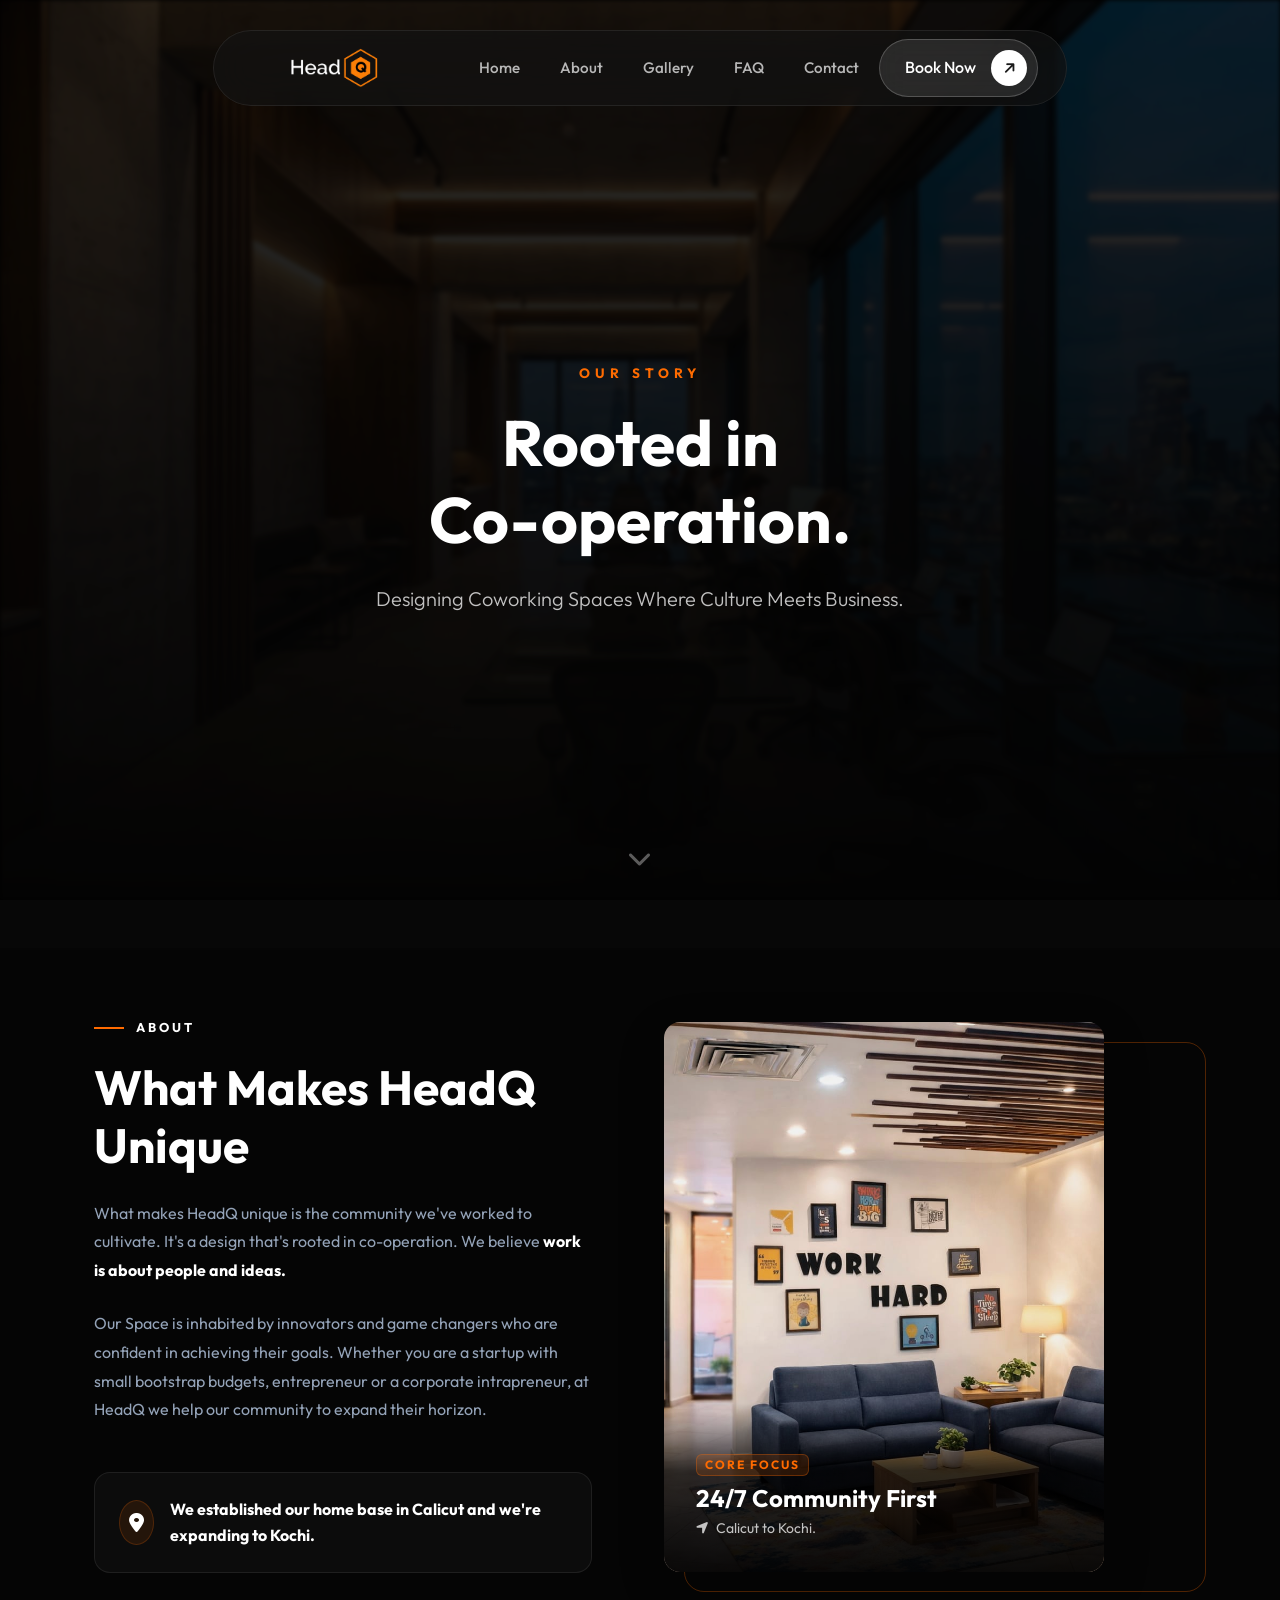
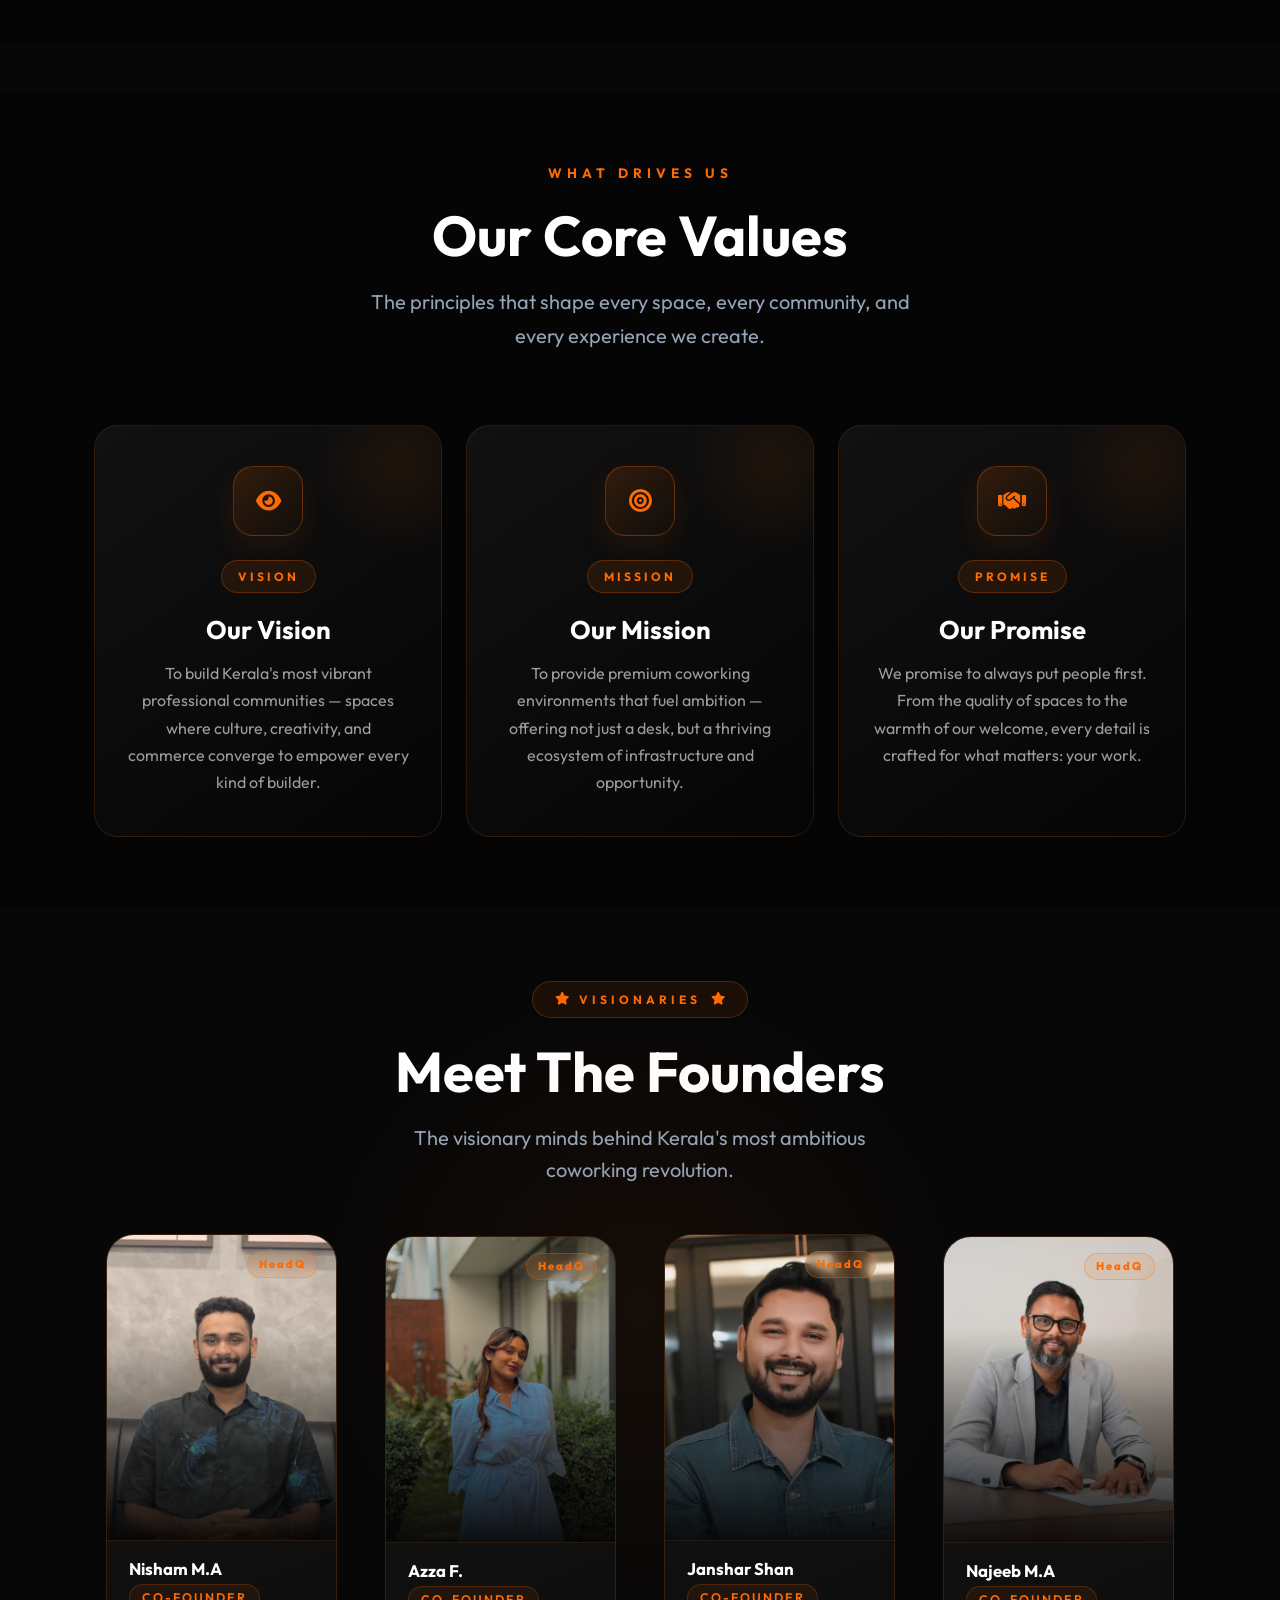
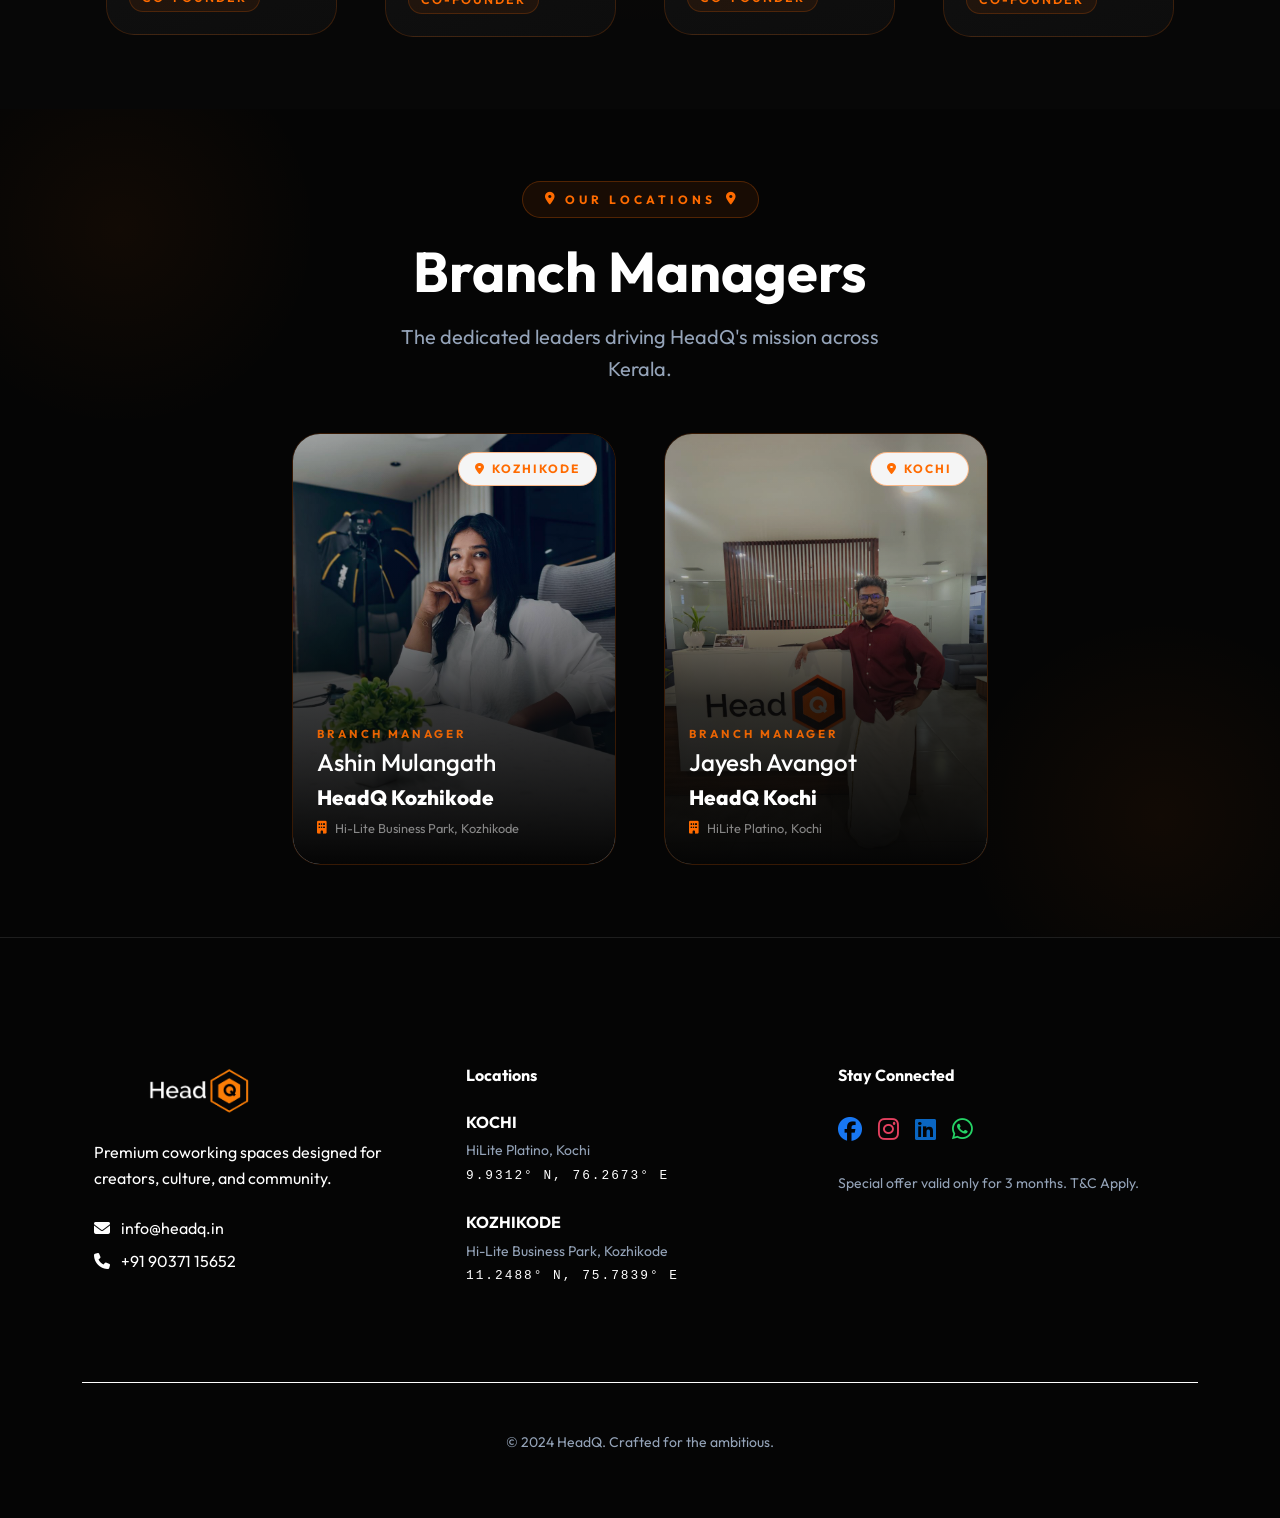
==== commit 9bbb5068: "16-03-2026 second" ====
--- a/about.html
+++ b/about.html
@@ -599,7 +599,7 @@
                 <div class="col-lg-4 col-md-6 col-10">
                     <div class="bm-card">
                         <div class="bm-img-wrap">
-                            <img src="assets/founders/jay.jpeg" alt="Kozhikode Branch Manager">
+                            <img src="assets/founders/Ashin_M.jpeg" alt="Kozhikode Branch Manager">
                             <div class="bm-gradient"></div>
                             <div class="bm-city-badge"><i class="fas fa-location-dot"></i> Kozhikode</div>
                             <div class="bm-socials">
@@ -612,7 +612,8 @@
                             </div>
                             <div class="bm-info">
                                 <p class="bm-role">Branch Manager</p>
-                                <h4 class="bm-name">HeadQ Kozhikode</h4>
+                                <h4 class="bm-person-name">Ashin Mulangath</h4>
+                                <h5 class="bm-name">HeadQ Kozhikode</h5>
                                 <p class="bm-address"><i class="fas fa-building me-2"></i>Hi-Lite Business Park,
                                     Kozhikode</p>
                             </div>
@@ -637,6 +638,7 @@
                             </div>
                             <div class="bm-info">
                                 <p class="bm-role">Branch Manager</p>
+                                <h4 class="bm-person-name">Jayesh Avangot</h4>
                                 <h4 class="bm-name">HeadQ Kochi</h4>
                                 <p class="bm-address"><i class="fas fa-building me-2"></i>HiLite Platino, Kochi</p>
                             </div>
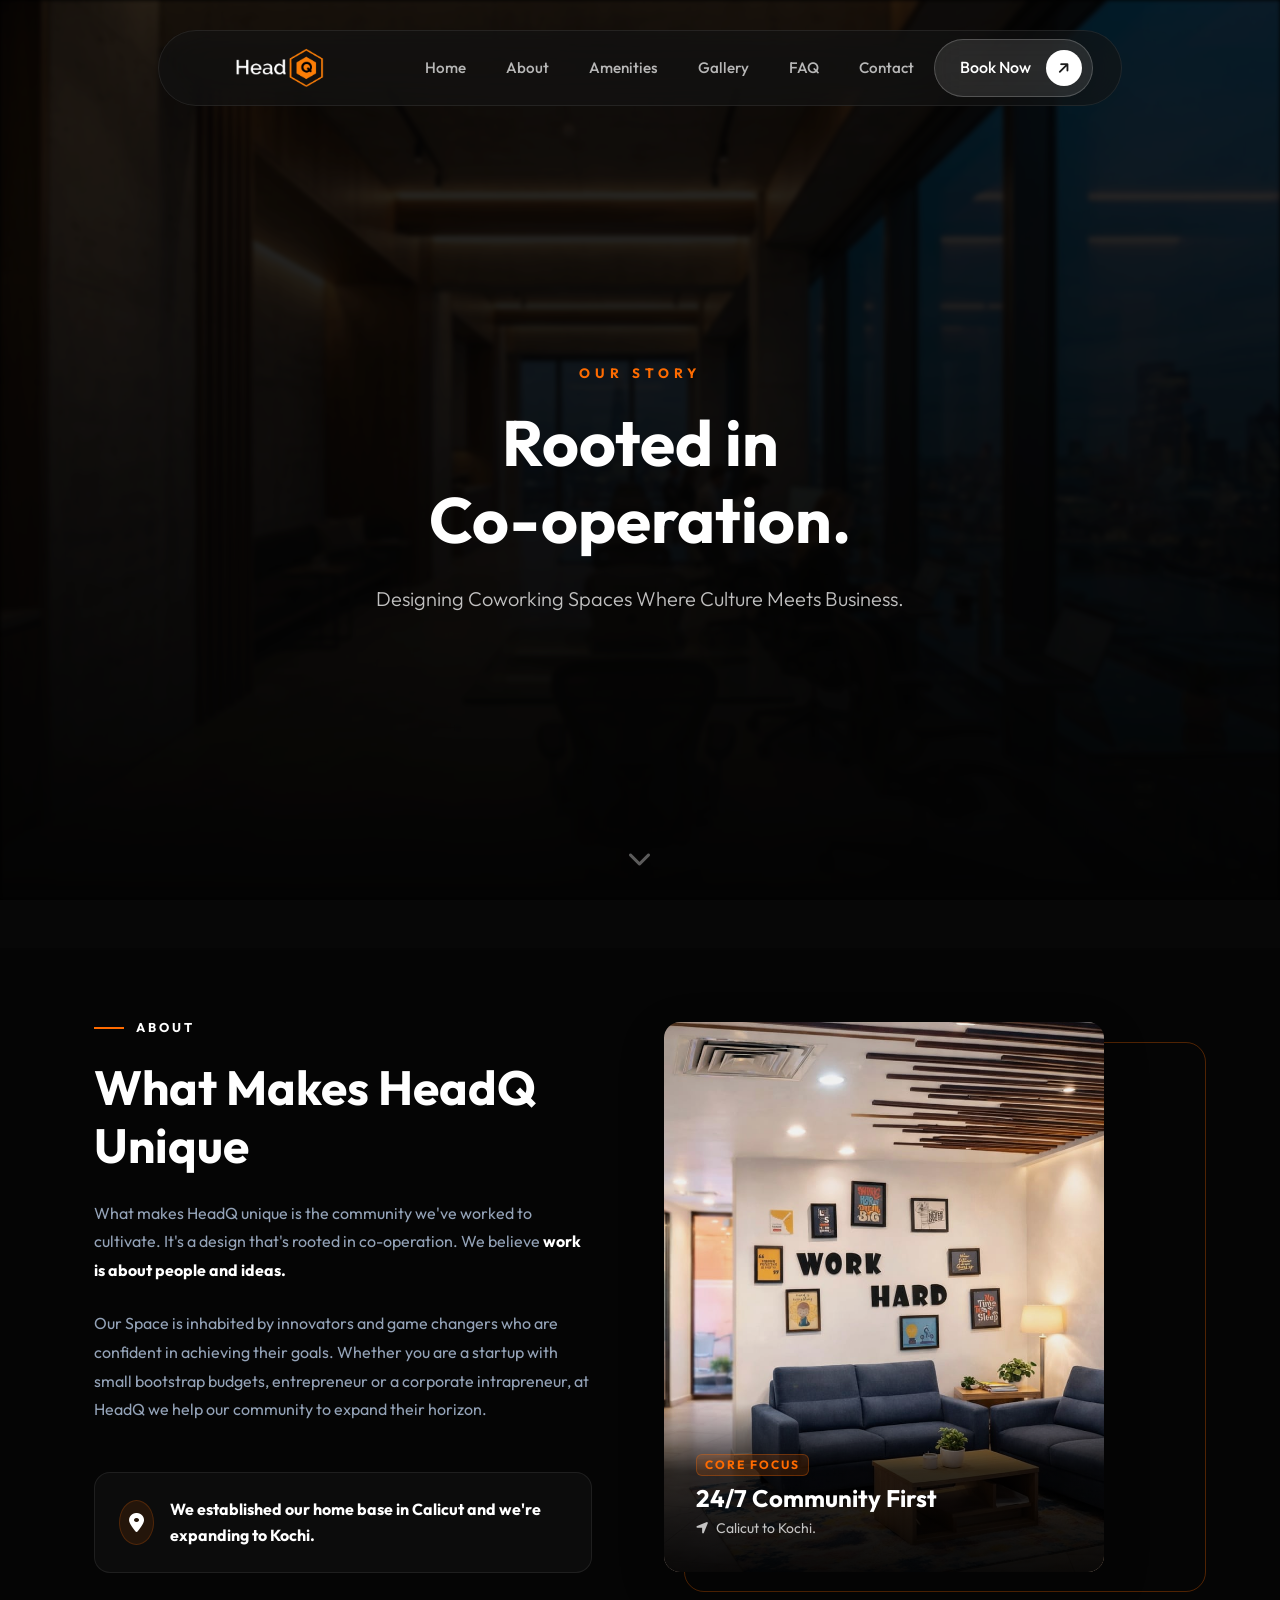
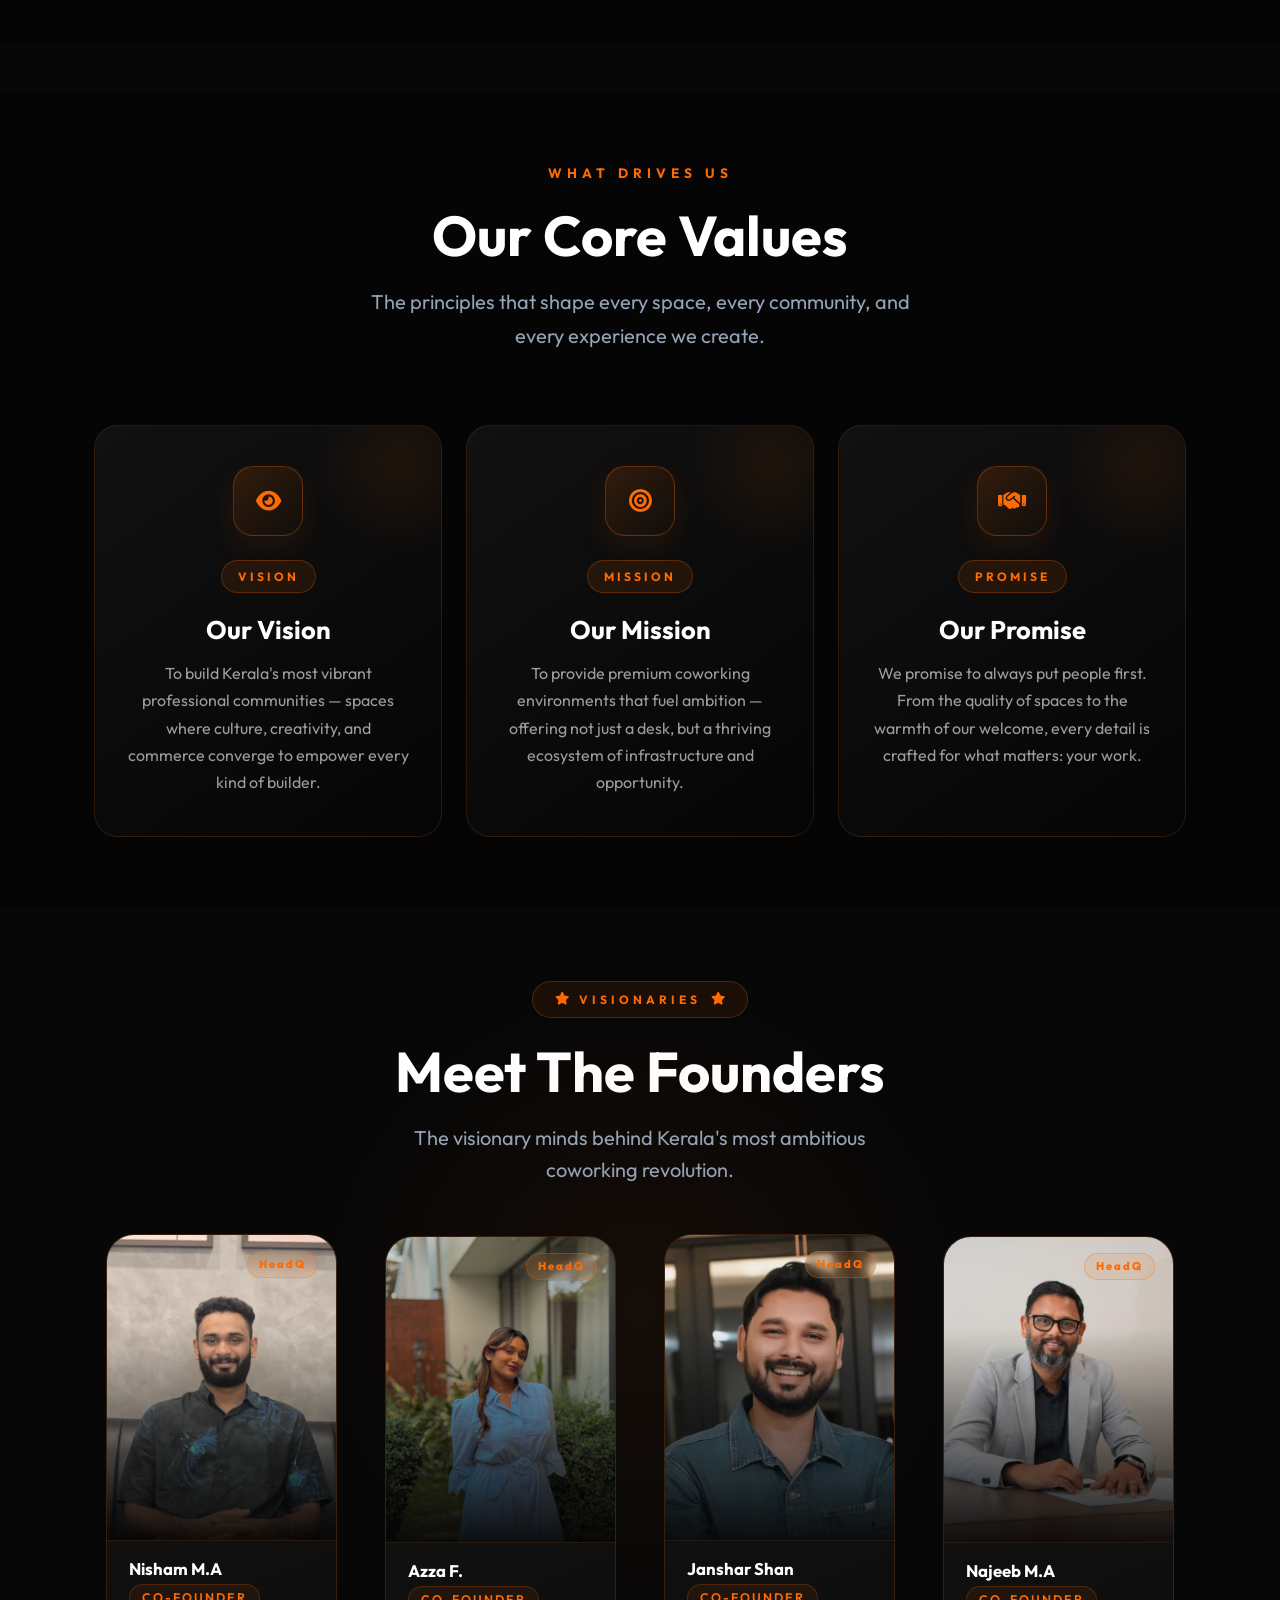
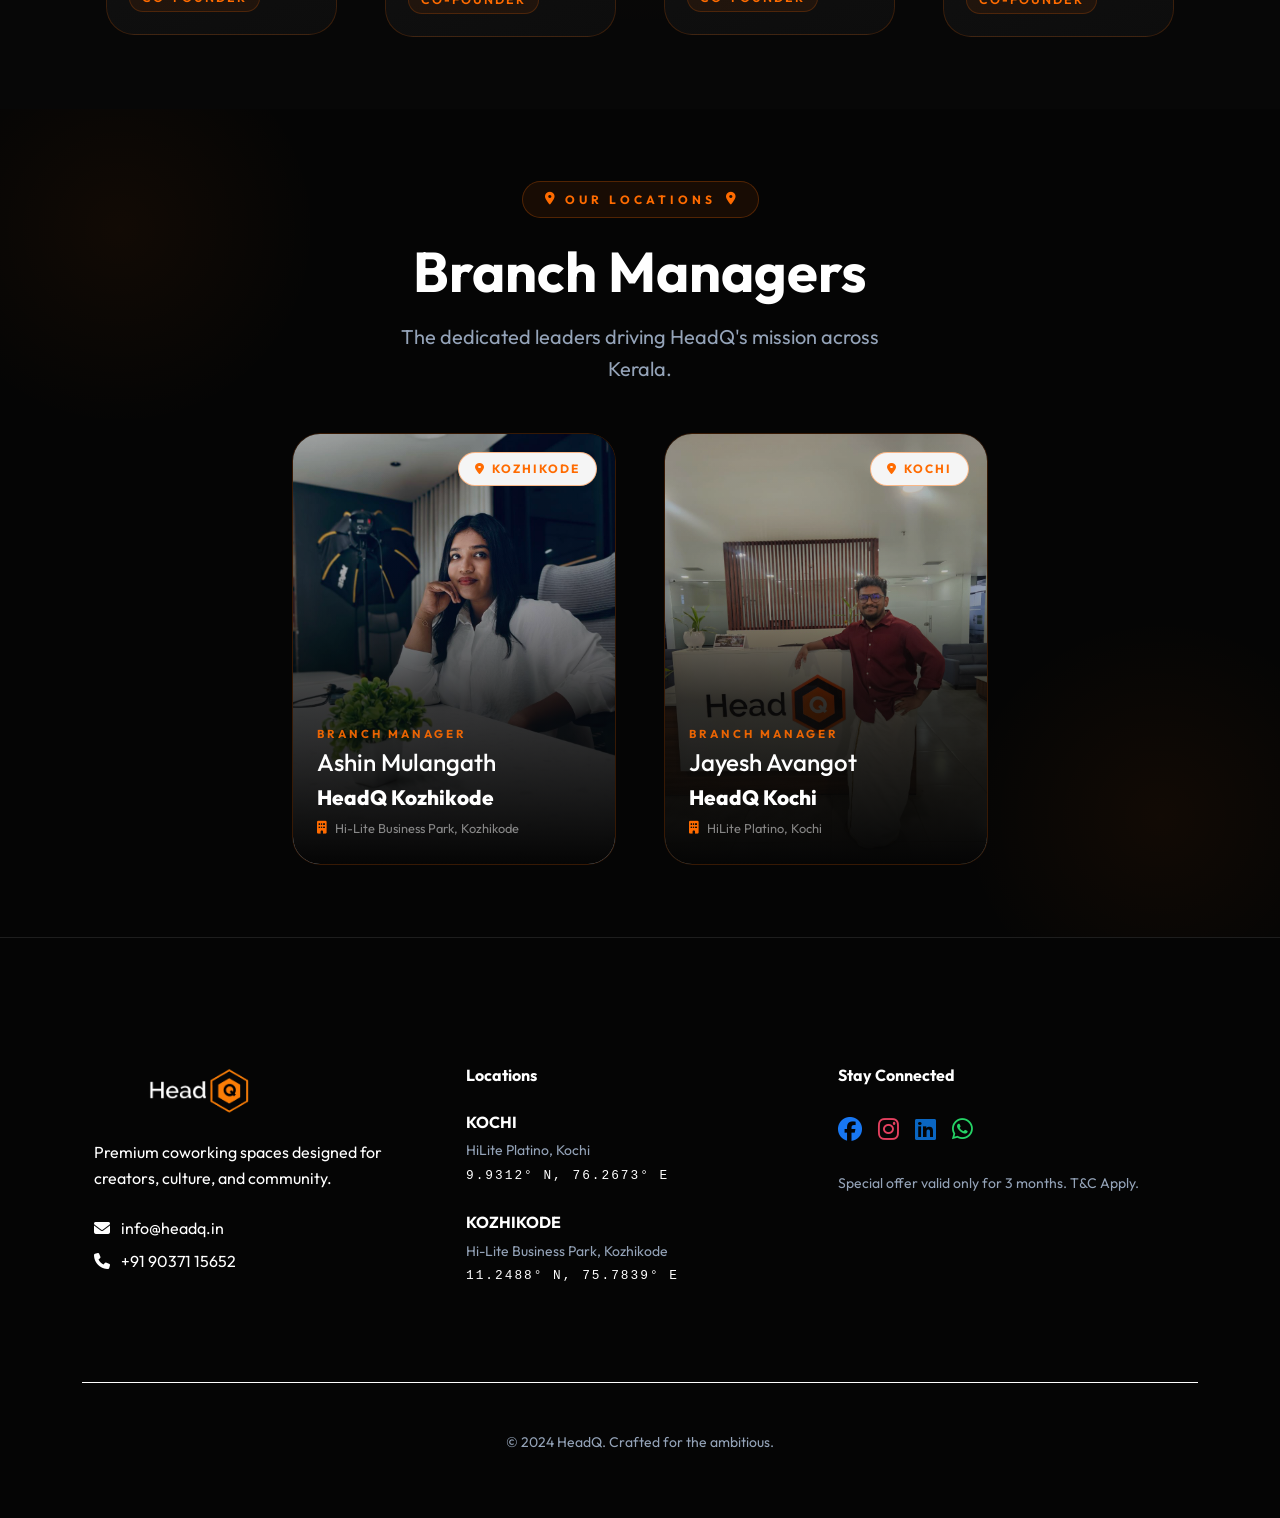
==== commit 1ff26097: "24-03-2026 Amenities Update" ====
--- a/about.html
+++ b/about.html
@@ -40,6 +40,7 @@
                     <ul class="navbar-nav me-auto align-items-center">
                         <li class="nav-item"><a class="nav-link" href="index.html">Home</a></li>
                         <li class="nav-item"><a class="nav-link" href="about.html">About</a></li>
+                        <li class="nav-item"><a class="nav-link" href="amenities.html">Amenities</a></li>
                         <li class="nav-item"><a class="nav-link" href="gallery.html">Gallery</a></li>
                         <li class="nav-item"><a class="nav-link" href="index.html#faq">FAQ</a></li>
                         <li class="nav-item"><a class="nav-link" href="contact.html">Contact</a></li>
